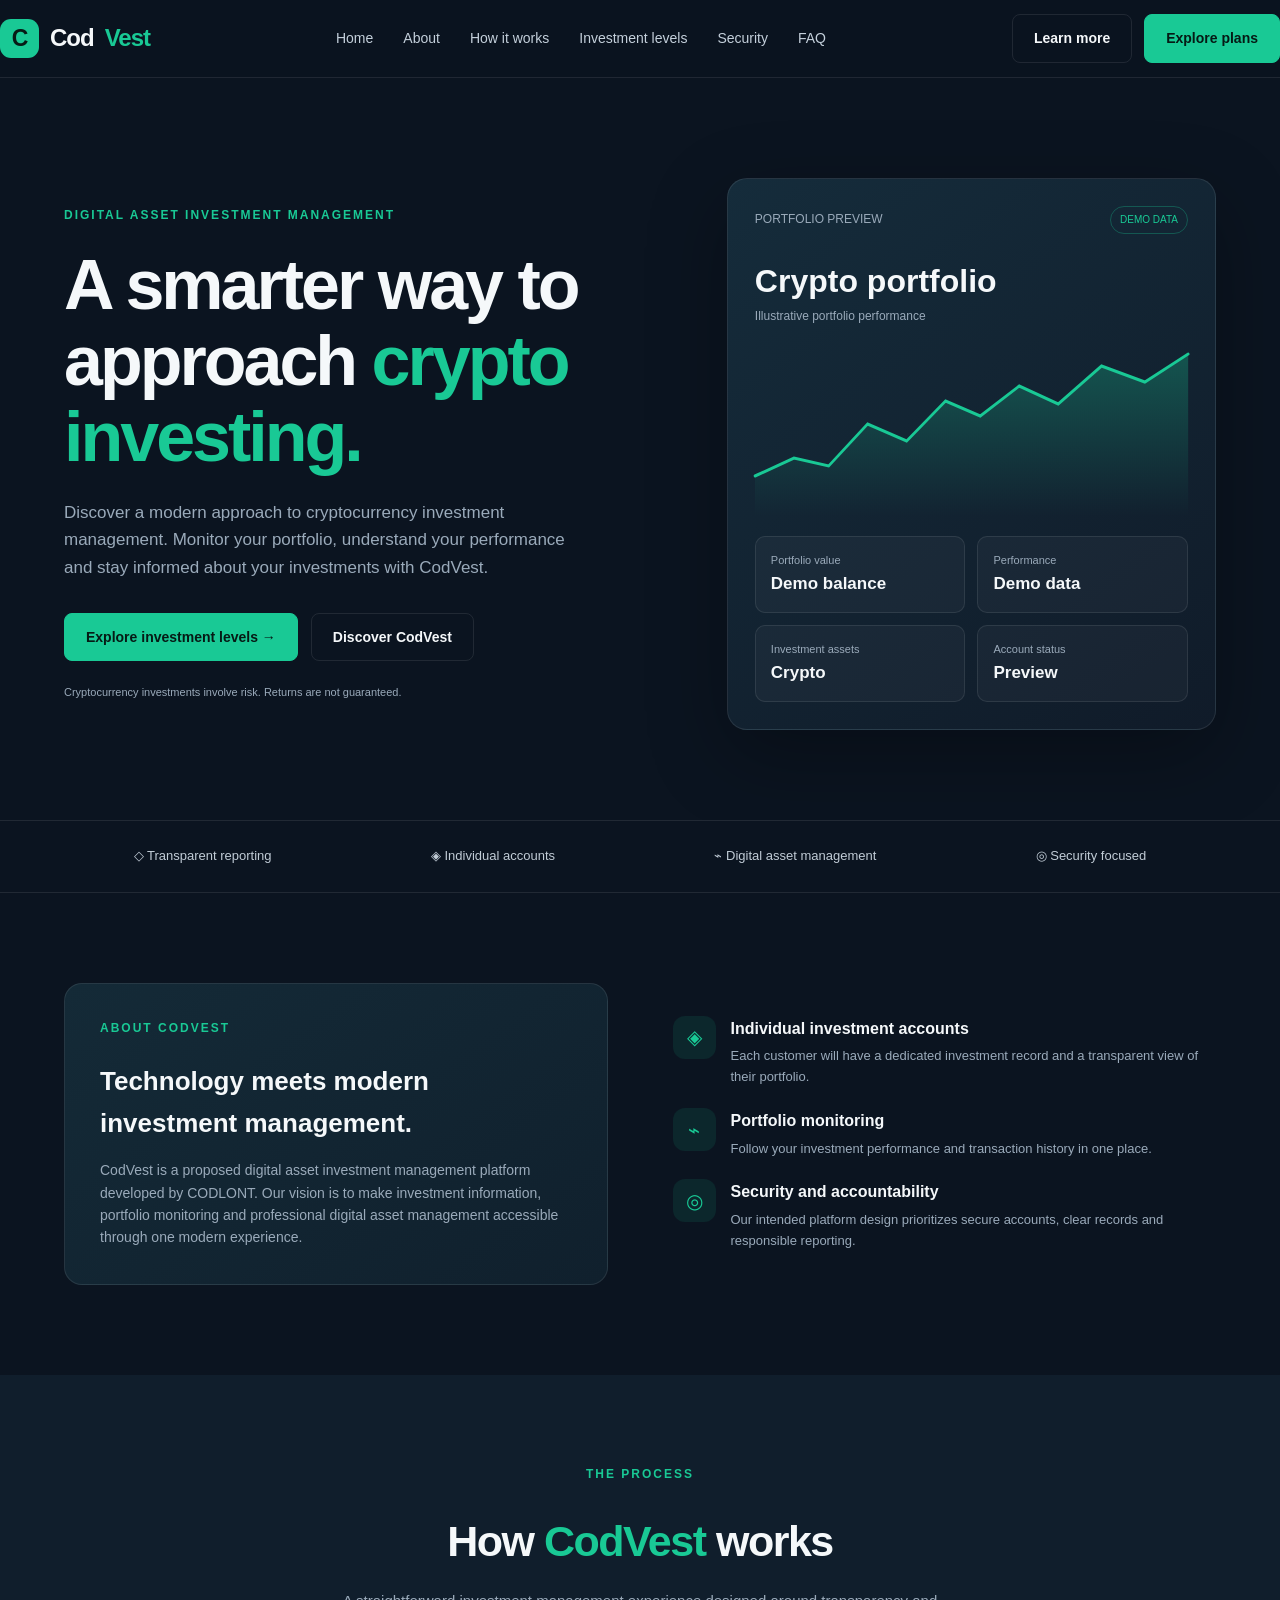
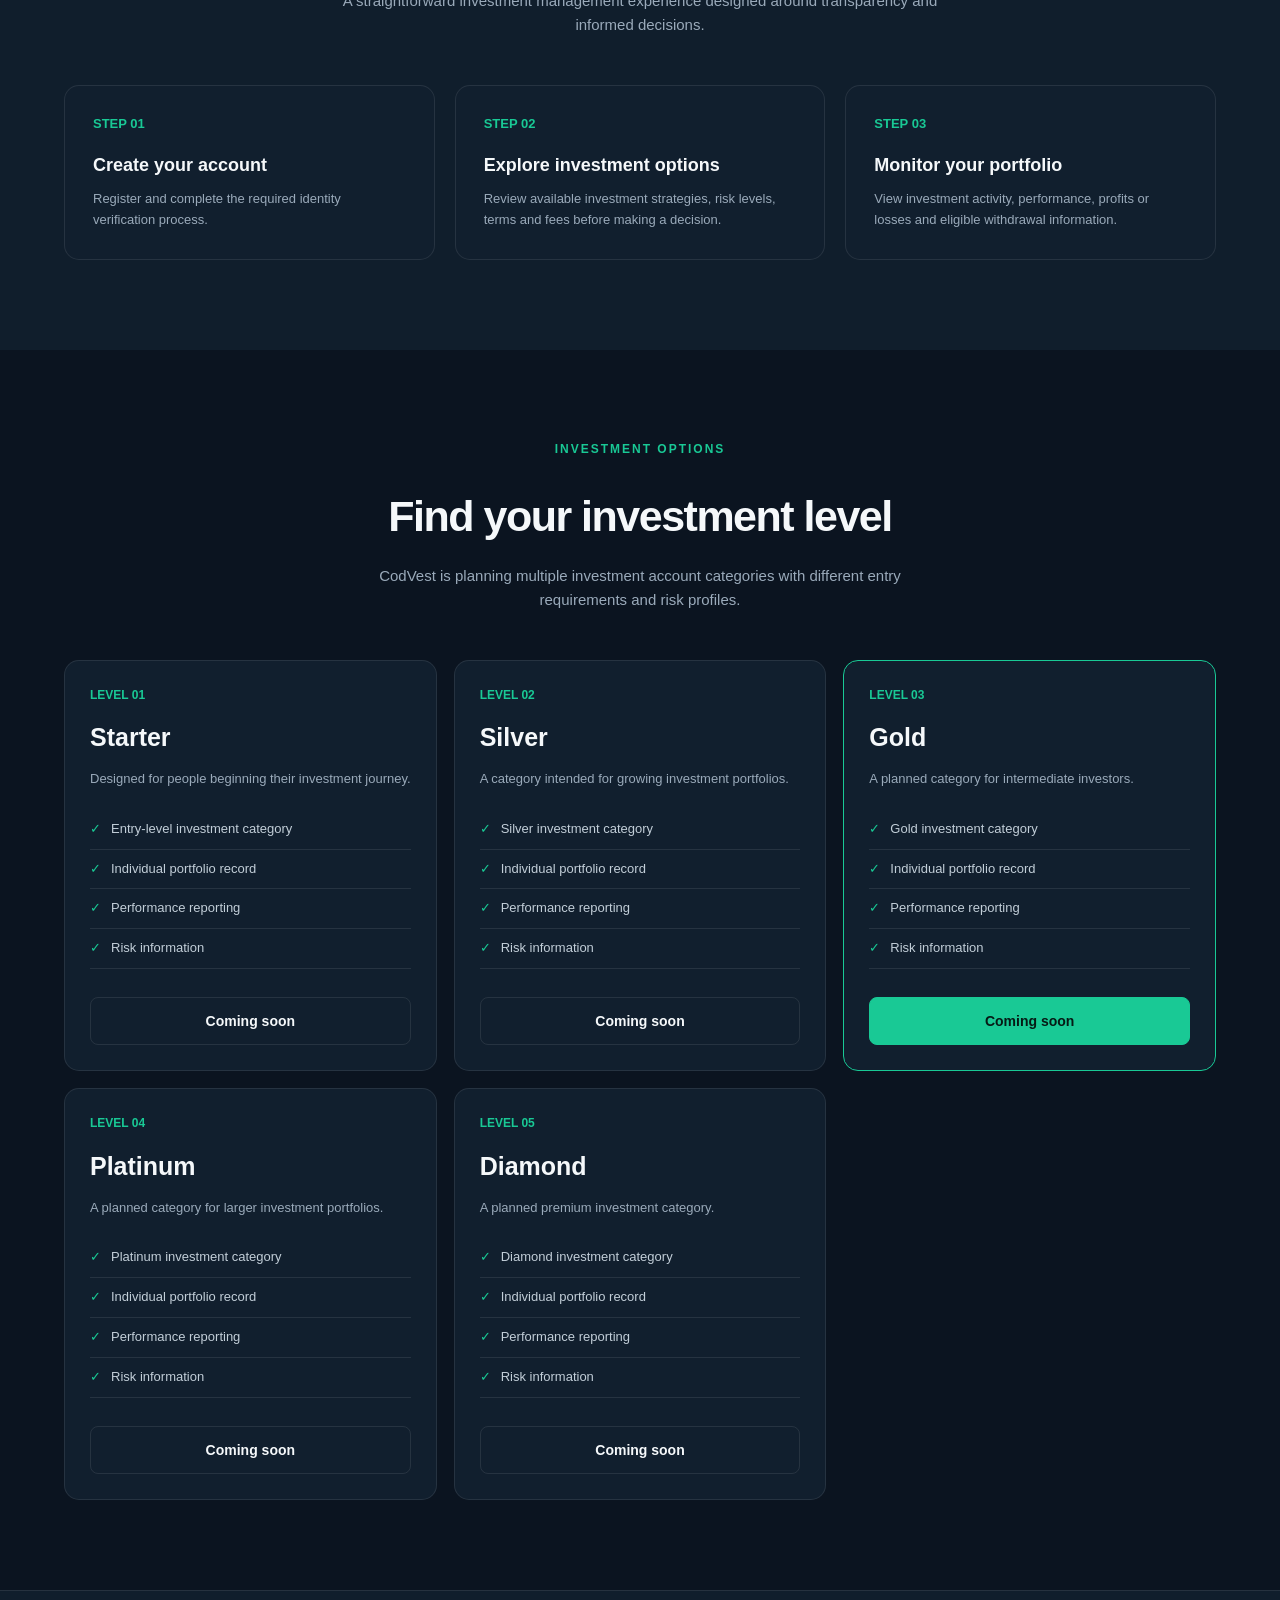
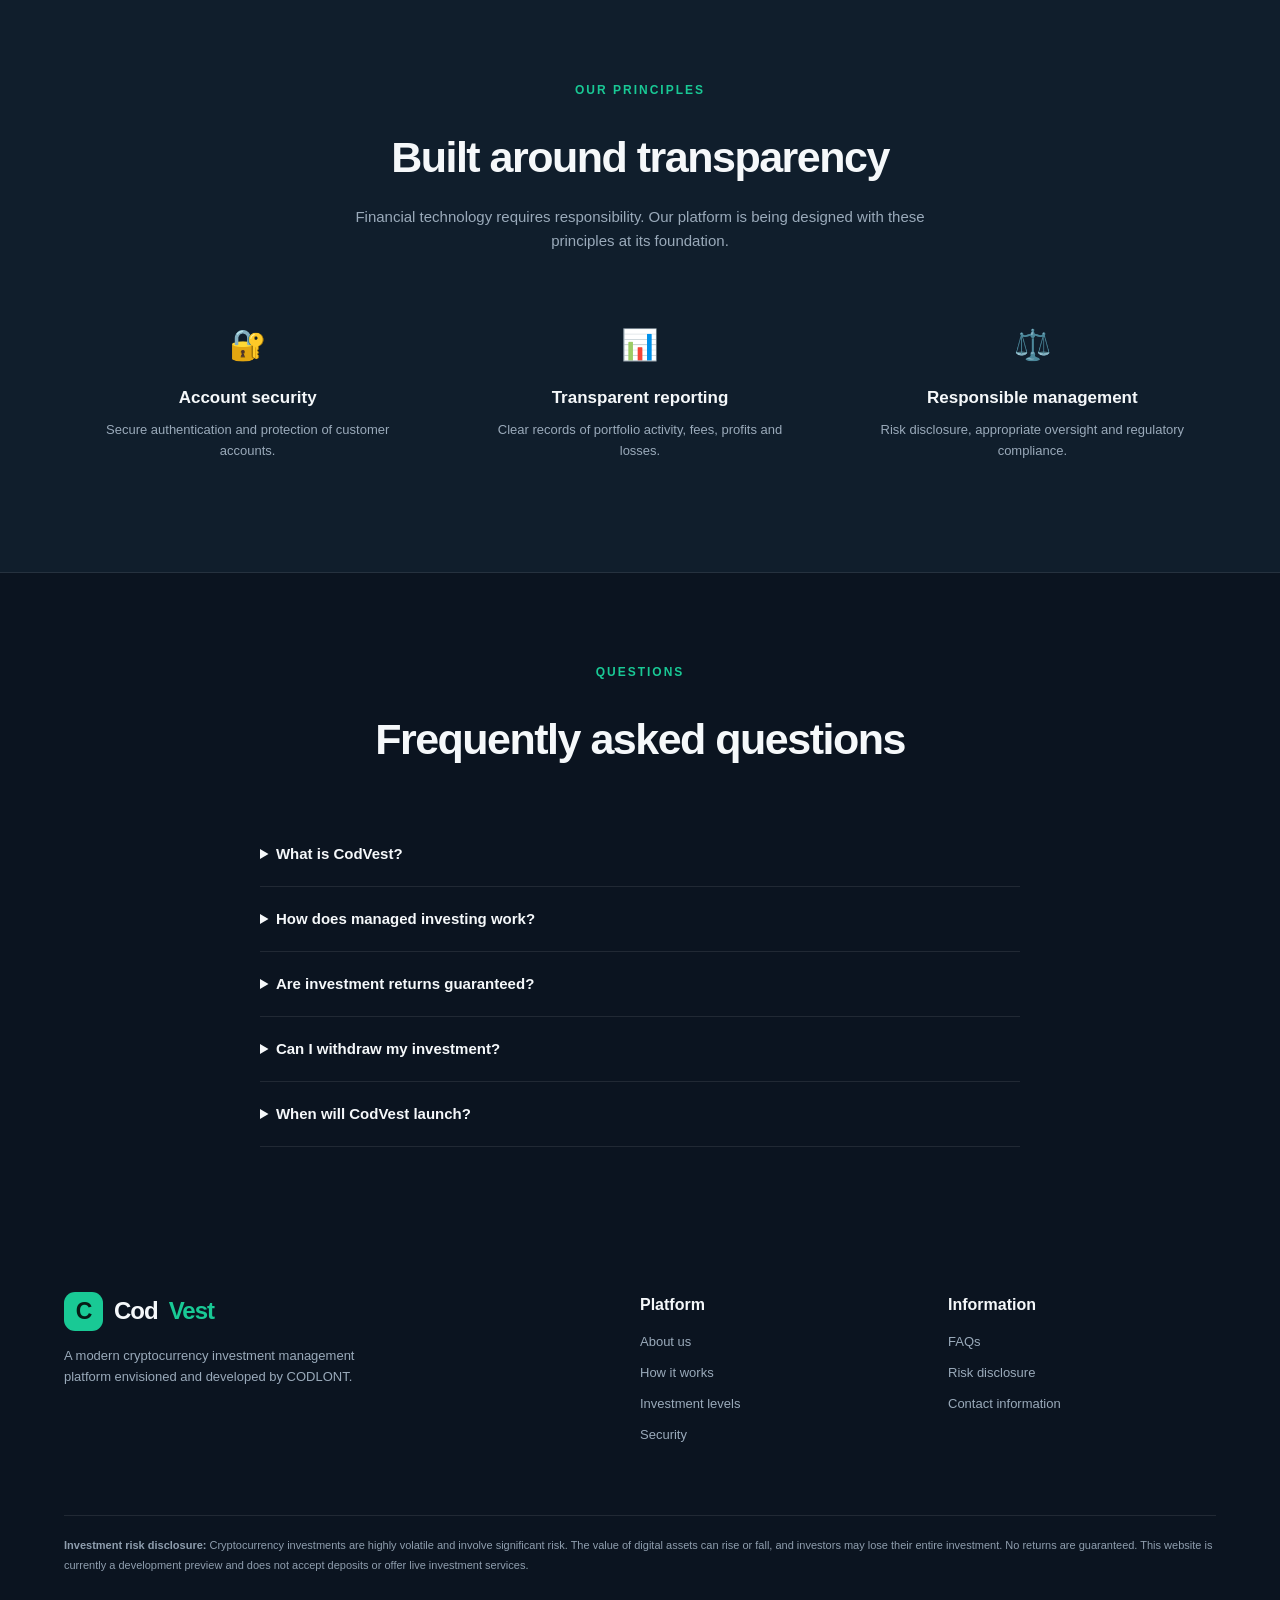
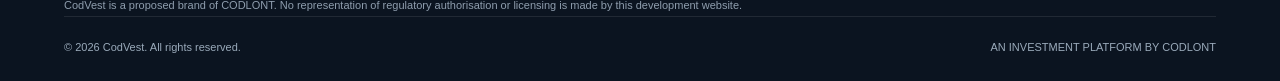
==== index.html @ 929d13e1 "Add initial HTML structure for CodVest platform This commit adds the initial HTML structure and styl" ====
<!DOCTYPE html>
<html lang="en">
<head>
<meta charset="UTF-8">
<meta name="viewport" content="width=device-width, initial-scale=1.0">
<meta name="theme-color" content="#0b1420">
<title>CodVest | Digital Asset Investment</title>
<meta name="description" content="CodVest is a cryptocurrency investment management platform by CODLONT.">
<style>
:root {
  --bg: #0b1420;
  --panel: #111f2e;
  --green: #19c995;
  --white: #f5f8fa;
  --muted: #9aaaba;
  --border: rgba(255,255,255,.09);
}
* {box-sizing:border-box;margin:0;padding:0}
html {scroll-behavior:smooth}
body {
  font-family: Inter, Arial, sans-serif;
  background:var(--bg);
  color:var(--white);
  line-height:1.6;
}
a {color:inherit;text-decoration:none}
button {font:inherit;cursor:pointer}
.container {width:min(1160px,90%);margin:auto}

/* NAVIGATION */
header {
  height:78px;
  display:flex;
  align-items:center;
  border-bottom:1px solid var(--border);
  position:sticky;
  top:0;
  background:rgba(11,20,32,.95);
  backdrop-filter:blur(15px);
  z-index:100;
}
.nav {
  display:flex;
  align-items:center;
  justify-content:space-between;
  width:100%;
}
.logo {
  display:flex;
  align-items:center;
  gap:11px;
  font-size:24px;
  font-weight:800;
  letter-spacing:-1px;
}
.logo-icon {
  width:39px;height:39px;
  display:grid;place-items:center;
  background:var(--green);
  color:#071b16;
  border-radius:11px;
  font-size:23px;
  font-weight:900;
}
.logo span {color:var(--green)}
.nav-links {display:flex;align-items:center;gap:30px}
.nav-links a {font-size:14px;color:#c4d0db}
.nav-links a:hover {color:var(--green)}
.nav-actions {display:flex;gap:12px;align-items:center}
.btn {
  padding:12px 21px;
  border-radius:8px;
  border:1px solid var(--border);
  display:inline-flex;
  justify-content:center;
  align-items:center;
  font-weight:650;
  font-size:14px;
  transition:.2s;
}
.btn-green {
  background:var(--green);
  color:#061a15;
  border-color:var(--green);
}
.btn-green:hover {background:#35e0ad}
.btn-outline:hover {border-color:var(--green);color:var(--green)}
.menu-btn {
  display:none;
  background:none;
  border:0;
  color:white;
  font-size:27px;
}

/* HERO */
.hero {
  padding:100px 0 90px;
  overflow:hidden;
  position:relative;
}
.hero-grid {
  display:grid;
  grid-template-columns:1.1fr .9fr;
  align-items:center;
  gap:65px;
}
.eyebrow {
  color:var(--green);
  font-size:12px;
  font-weight:800;
  letter-spacing:2px;
  margin-bottom:23px;
}
.hero h1 {
  font-size:clamp(43px,6vw,70px);
  line-height:1.08;
  letter-spacing:-3px;
  margin-bottom:24px;
}
.hero h1 span {color:var(--green)}
.hero-description {
  max-width:530px;
  color:var(--muted);
  font-size:17px;
  margin-bottom:32px;
}
.hero-buttons {display:flex;gap:13px;flex-wrap:wrap}
.hero-note {font-size:11px;color:var(--muted);margin-top:23px}
.visual {
  position:relative;
  background:linear-gradient(145deg,#152c3b,#101b29);
  border:1px solid var(--border);
  border-radius:20px;
  padding:27px;
  box-shadow:0 25px 80px rgba(0,0,0,.3);
}
.visual-top {display:flex;justify-content:space-between;align-items:center}
.visual-label {font-size:12px;color:var(--muted)}
.demo-tag {
  font-size:10px;
  color:var(--green);
  border:1px solid rgba(25,201,149,.3);
  padding:5px 9px;
  border-radius:20px;
}
.visual h2 {font-size:32px;margin-top:22px}
.visual-sub {color:var(--muted);font-size:12px}
.chart {
  width:100%;
  height:170px;
  margin:20px 0;
}
.chart svg {width:100%;height:100%;overflow:visible}
.stats {display:grid;grid-template-columns:1fr 1fr;gap:12px}
.stat {
  background:rgba(255,255,255,.035);
  border:1px solid var(--border);
  padding:15px;
  border-radius:10px;
}
.stat small {color:var(--muted);display:block;font-size:11px}
.stat strong {font-size:17px}

/* TRUST STRIP */
.trust-strip {
  border-top:1px solid var(--border);
  border-bottom:1px solid var(--border);
  padding:25px 0;
}
.trust-items {
  display:flex;
  justify-content:space-around;
  gap:20px;
  flex-wrap:wrap;
  color:#c1ccd6;
  font-size:13px;
}
.trust-items span {display:flex;gap:9px;align-items:center}

/* GENERAL SECTIONS */
section {padding:90px 0}
.section-heading {text-align:center;margin-bottom:48px}
.section-heading h2 {
  font-size:clamp(30px,4vw,43px);
  letter-spacing:-1.5px;
  margin-bottom:13px;
}
.section-heading p {
  max-width:610px;
  margin:auto;
  color:var(--muted);
  font-size:15px;
}
.green {color:var(--green)}

/* ABOUT */
.about-grid {
  display:grid;
  grid-template-columns:1fr 1fr;
  gap:65px;
  align-items:center;
}
.about-box {
  background:linear-gradient(145deg,#142a37,#10202d);
  padding:35px;
  border-radius:18px;
  border:1px solid var(--border);
}
.about-box h3 {font-size:26px;margin-bottom:15px}
.about-box p {color:var(--muted);font-size:14px}
.about-points {display:grid;gap:20px}
.point {display:flex;gap:15px}
.point-icon {
  width:43px;height:43px;flex-shrink:0;
  display:grid;place-items:center;
  background:rgba(25,201,149,.1);
  border-radius:12px;
  color:var(--green);
  font-size:20px;
}
.point h3 {font-size:16px;margin-bottom:5px}
.point p {color:var(--muted);font-size:13px}

/* HOW IT WORKS */
.steps {
  display:grid;
  grid-template-columns:repeat(3,1fr);
  gap:20px;
}
.step {
  background:var(--panel);
  border:1px solid var(--border);
  padding:28px;
  border-radius:15px;
}
.step-number {
  font-size:13px;
  color:var(--green);
  font-weight:800;
}
.step h3 {margin:17px 0 9px;font-size:18px}
.step p {font-size:13px;color:var(--muted)}

/* PLANS */
.plans-grid {
  display:grid;
  grid-template-columns:repeat(3,1fr);
  gap:17px;
}
.plan {
  background:var(--panel);
  border:1px solid var(--border);
  border-radius:15px;
  padding:25px;
}
.plan.featured {border-color:var(--green)}
.plan-label {color:var(--green);font-size:12px;font-weight:800}
.plan h3 {font-size:25px;margin:12px 0}
.plan p {color:var(--muted);font-size:13px}
.plan ul {list-style:none;margin:20px 0}
.plan li {
  color:#c2ced8;
  font-size:13px;
  padding:9px 0;
  border-bottom:1px solid var(--border);
}
.plan li::before {content:"✓";color:var(--green);margin-right:10px}
.plan .btn {width:100%;margin-top:8px}

/* SECURITY */
.security {
  background:#101e2c;
  border-top:1px solid var(--border);
  border-bottom:1px solid var(--border);
}
.security-grid {
  display:grid;
  grid-template-columns:repeat(3,1fr);
  gap:25px;
}
.security-card {text-align:center;padding:20px}
.security-icon {font-size:30px;margin-bottom:15px}
.security-card h3 {font-size:17px;margin-bottom:9px}
.security-card p {color:var(--muted);font-size:13px}

/* FAQ */
.faq {max-width:760px;margin:auto}
details {
  border-bottom:1px solid var(--border);
  padding:20px 0;
}
summary {cursor:pointer;font-weight:650;font-size:15px}
details p {color:var(--muted);font-size:13px;padding-top:13px}

/* FOOTER */
footer {padding:55px 0 25px}
.footer-grid {
  display:grid;
  grid-template-columns:2fr 1fr 1fr;
  gap:40px;
  padding-bottom:35px;
}
.footer-about p {color:var(--muted);font-size:13px;max-width:340px;margin-top:15px}
.footer-column h4 {margin-bottom:15px}
.footer-column a {
  display:block;color:var(--muted);
  font-size:13px;margin:10px 0;
}
.footer-column a:hover {color:var(--green)}
.footer-bottom {
  border-top:1px solid var(--border);
  padding-top:22px;
  color:var(--muted);
  font-size:11px;
  display:flex;
  justify-content:space-between;
  flex-wrap:wrap;
  gap:15px;
}
.disclaimer {
  color:#8f9eae;
  font-size:11px;
  line-height:1.8;
  margin-top:25px;
  border-top:1px solid var(--border);
  padding-top:20px;
}

/* MOBILE */
@media(max-width:850px) {
  .nav-links {
    display:none;
    position:absolute;
    top:78px;left:0;width:100%;
    background:#101e2c;
    padding:25px 5%;
    flex-direction:column;
    align-items:flex-start;
    border-bottom:1px solid var(--border);
  }
  .nav-links.open {display:flex}
  .menu-btn {display:block}
  .nav-actions .btn-outline {display:none}
  .hero {padding:70px 0}
  .hero-grid,.about-grid {grid-template-columns:1fr;gap:40px}
  .steps {grid-template-columns:1fr}
  .plans-grid {grid-template-columns:1fr 1fr}
  .security-grid {grid-template-columns:1fr}
}
@media(max-width:550px) {
  .hero h1 {letter-spacing:-2px}
  .plans-grid {grid-template-columns:1fr}
  .footer-grid {grid-template-columns:1fr 1fr}
  .footer-about {grid-column:1/-1}
  .visual {padding:19px}
  section {padding:65px 0}
}
</style>
</head>

<body>

<header>
  <div class="container nav">
    <a href="#" class="logo">
      <div class="logo-icon">C</div>
      Cod<span>Vest</span>
    </a>

    <nav class="nav-links" id="navLinks">
      <a href="#home">Home</a>
      <a href="#about">About</a>
      <a href="#how">How it works</a>
      <a href="#plans">Investment levels</a>
      <a href="#security">Security</a>
      <a href="#faq">FAQ</a>
    </nav>

    <div class="nav-actions">
      <a href="#faq" class="btn btn-outline">Learn more</a>
      <a href="#plans" class="btn btn-green">Explore plans</a>
      <button class="menu-btn" id="menuBtn" aria-label="Open menu">☰</button>
    </div>
  </div>
</header>

<main>

<!-- HERO -->
<section class="hero" id="home">
  <div class="container hero-grid">

    <div>
      <div class="eyebrow">DIGITAL ASSET INVESTMENT MANAGEMENT</div>

      <h1>
        A smarter way to approach
        <span>crypto investing.</span>
      </h1>

      <p class="hero-description">
        Discover a modern approach to cryptocurrency investment
        management. Monitor your portfolio, understand your
        performance and stay informed about your investments
        with CodVest.
      </p>

      <div class="hero-buttons">
        <a href="#plans" class="btn btn-green">Explore investment levels →</a>
        <a href="#about" class="btn btn-outline">Discover CodVest</a>
      </div>

      <p class="hero-note">
        Cryptocurrency investments involve risk. Returns are not guaranteed.
      </p>
    </div>

    <!-- DEMONSTRATION DASHBOARD -->
    <div class="visual">
      <div class="visual-top">
        <span class="visual-label">PORTFOLIO PREVIEW</span>
        <span class="demo-tag">DEMO DATA</span>
      </div>

      <h2>Crypto portfolio</h2>
      <p class="visual-sub">Illustrative portfolio performance</p>

      <div class="chart">
        <svg viewBox="0 0 500 170" preserveAspectRatio="none">
          <defs>
            <linearGradient id="area" x1="0" x2="0" y1="0" y2="1">
              <stop offset="0%" stop-color="#19c995" stop-opacity=".3"/>
              <stop offset="100%" stop-color="#19c995" stop-opacity="0"/>
            </linearGradient>
          </defs>
          <path d="M0 130 L45 112 L85 120 L130 78 L175 95 L220 55 L260 70 L305 40 L350 58 L400 20 L450 36 L500 8 L500 170 L0 170 Z"
          fill="url(#area)"/>
          <path d="M0 130 L45 112 L85 120 L130 78 L175 95 L220 55 L260 70 L305 40 L350 58 L400 20 L450 36 L500 8"
          fill="none" stroke="#19c995" stroke-width="3" stroke-linecap="round"/>
        </svg>
      </div>

      <div class="stats">
        <div class="stat">
          <small>Portfolio value</small>
          <strong>Demo balance</strong>
        </div>
        <div class="stat">
          <small>Performance</small>
          <strong>Demo data</strong>
        </div>
        <div class="stat">
          <small>Investment assets</small>
          <strong>Crypto</strong>
        </div>
        <div class="stat">
          <small>Account status</small>
          <strong>Preview</strong>
        </div>
      </div>
    </div>

  </div>
</section>

<!-- TRUST STRIP -->
<div class="trust-strip">
  <div class="container trust-items">
    <span>◇ Transparent reporting</span>
    <span>◈ Individual accounts</span>
    <span>⌁ Digital asset management</span>
    <span>◎ Security focused</span>
  </div>
</div>

<!-- ABOUT -->
<section id="about">
  <div class="container about-grid">

    <div class="about-box">
      <div class="eyebrow">ABOUT CODVEST</div>
      <h3>Technology meets modern investment management.</h3>
      <p>
        CodVest is a proposed digital asset investment management
        platform developed by CODLONT. Our vision is to make
        investment information, portfolio monitoring and
        professional digital asset management accessible
        through one modern experience.
      </p>
    </div>

    <div class="about-points">
      <div class="point">
        <div class="point-icon">◈</div>
        <div>
          <h3>Individual investment accounts</h3>
          <p>Each customer will have a dedicated investment record
          and a transparent view of their portfolio.</p>
        </div>
      </div>

      <div class="point">
        <div class="point-icon">⌁</div>
        <div>
          <h3>Portfolio monitoring</h3>
          <p>Follow your investment performance and transaction
          history in one place.</p>
        </div>
      </div>

      <div class="point">
        <div class="point-icon">◎</div>
        <div>
          <h3>Security and accountability</h3>
          <p>Our intended platform design prioritizes secure
          accounts, clear records and responsible reporting.</p>
        </div>
      </div>
    </div>

  </div>
</section>

<!-- HOW IT WORKS -->
<section id="how" style="background:#101e2c">
  <div class="container">
    <div class="section-heading">
      <div class="eyebrow">THE PROCESS</div>
      <h2>How <span class="green">CodVest</span> works</h2>
      <p>
        A straightforward investment management experience
        designed around transparency and informed decisions.
      </p>
    </div>

    <div class="steps">
      <div class="step">
        <div class="step-number">STEP 01</div>
        <h3>Create your account</h3>
        <p>Register and complete the required identity
        verification process.</p>
      </div>

      <div class="step">
        <div class="step-number">STEP 02</div>
        <h3>Explore investment options</h3>
        <p>Review available investment strategies, risk levels,
        terms and fees before making a decision.</p>
      </div>

      <div class="step">
        <div class="step-number">STEP 03</div>
        <h3>Monitor your portfolio</h3>
        <p>View investment activity, performance, profits
        or losses and eligible withdrawal information.</p>
      </div>
    </div>
  </div>
</section>

<!-- INVESTMENT LEVELS -->
<section id="plans">
  <div class="container">
    <div class="section-heading">
      <div class="eyebrow">INVESTMENT OPTIONS</div>
      <h2>Find your investment level</h2>
      <p>
        CodVest is planning multiple investment account
        categories with different entry requirements and
        risk profiles.
      </p>
    </div>

    <div class="plans-grid">

      <div class="plan">
        <div class="plan-label">LEVEL 01</div>
        <h3>Starter</h3>
        <p>Designed for people beginning their investment journey.</p>
        <ul>
          <li>Entry-level investment category</li>
          <li>Individual portfolio record</li>
          <li>Performance reporting</li>
          <li>Risk information</li>
        </ul>
        <a href="#faq" class="btn btn-outline">Coming soon</a>
      </div>

      <div class="plan">
        <div class="plan-label">LEVEL 02</div>
        <h3>Silver</h3>
        <p>A category intended for growing investment portfolios.</p>
        <ul>
          <li>Silver investment category</li>
          <li>Individual portfolio record</li>
          <li>Performance reporting</li>
          <li>Risk information</li>
        </ul>
        <a href="#faq" class="btn btn-outline">Coming soon</a>
      </div>

      <div class="plan featured">
        <div class="plan-label">LEVEL 03</div>
        <h3>Gold</h3>
        <p>A planned category for intermediate investors.</p>
        <ul>
          <li>Gold investment category</li>
          <li>Individual portfolio record</li>
          <li>Performance reporting</li>
          <li>Risk information</li>
        </ul>
        <a href="#faq" class="btn btn-green">Coming soon</a>
      </div>

      <div class="plan">
        <div class="plan-label">LEVEL 04</div>
        <h3>Platinum</h3>
        <p>A planned category for larger investment portfolios.</p>
        <ul>
          <li>Platinum investment category</li>
          <li>Individual portfolio record</li>
          <li>Performance reporting</li>
          <li>Risk information</li>
        </ul>
        <a href="#faq" class="btn btn-outline">Coming soon</a>
      </div>

      <div class="plan">
        <div class="plan-label">LEVEL 05</div>
        <h3>Diamond</h3>
        <p>A planned premium investment category.</p>
        <ul>
          <li>Diamond investment category</li>
          <li>Individual portfolio record</li>
          <li>Performance reporting</li>
          <li>Risk information</li>
        </ul>
        <a href="#faq" class="btn btn-outline">Coming soon</a>
      </div>

    </div>
  </div>
</section>

<!-- SECURITY -->
<section class="security" id="security">
  <div class="container">
    <div class="section-heading">
      <div class="eyebrow">OUR PRINCIPLES</div>
      <h2>Built around transparency</h2>
      <p>
        Financial technology requires responsibility.
        Our platform is being designed with these principles
        at its foundation.
      </p>
    </div>

    <div class="security-grid">
      <div class="security-card">
        <div class="security-icon">🔐</div>
        <h3>Account security</h3>
        <p>Secure authentication and protection of customer accounts.</p>
      </div>

      <div class="security-card">
        <div class="security-icon">📊</div>
        <h3>Transparent reporting</h3>
        <p>Clear records of portfolio activity, fees, profits and losses.</p>
      </div>

      <div class="security-card">
        <div class="security-icon">⚖️</div>
        <h3>Responsible management</h3>
        <p>Risk disclosure, appropriate oversight and regulatory compliance.</p>
      </div>
    </div>
  </div>
</section>

<!-- FAQ -->
<section id="faq">
  <div class="container">
    <div class="section-heading">
      <div class="eyebrow">QUESTIONS</div>
      <h2>Frequently asked questions</h2>
    </div>

    <div class="faq">
      <details>
        <summary>What is CodVest?</summary>
        <p>CodVest is a proposed cryptocurrency investment
        management platform being developed by CODLONT.</p>
      </details>

      <details>
        <summary>How does managed investing work?</summary>
        <p>Under a managed account arrangement, an appropriately
        authorised investment manager manages the agreed portfolio
        within the customer's mandate.</p>
      </details>

      <details>
        <summary>Are investment returns guaranteed?</summary>
        <p>No. Cryptocurrency markets are volatile. Investments
        can lose value, and customers may lose some or all of
        their invested capital.</p>
      </details>

      <details>
        <summary>Can I withdraw my investment?</summary>
        <p>Withdrawal rights, processing periods and any applicable
        restrictions will be clearly disclosed in the final
        investment agreement.</p>
      </details>

      <details>
        <summary>When will CodVest launch?</summary>
        <p>The platform is currently in development. Live
        investment services will only be offered after the
        necessary regulatory and operational arrangements
        are established.</p>
      </details>
    </div>
  </div>
</section>

</main>

<!-- FOOTER -->
<footer>
  <div class="container">

    <div class="footer-grid">
      <div class="footer-about">
        <a href="#" class="logo">
          <div class="logo-icon">C</div>
          Cod<span>Vest</span>
        </a>
        <p>
          A modern cryptocurrency investment management
          platform envisioned and developed by CODLONT.
        </p>
      </div>

      <div class="footer-column">
        <h4>Platform</h4>
        <a href="#about">About us</a>
        <a href="#how">How it works</a>
        <a href="#plans">Investment levels</a>
        <a href="#security">Security</a>
      </div>

      <div class="footer-column">
        <h4>Information</h4>
        <a href="#faq">FAQs</a>
        <a href="#security">Risk disclosure</a>
        <a href="#faq">Contact information</a>
      </div>
    </div>

    <div class="disclaimer">
      <strong>Investment risk disclosure:</strong>
      Cryptocurrency investments are highly volatile and
      involve significant risk. The value of digital assets
      can rise or fall, and investors may lose their entire
      investment. No returns are guaranteed. This website is
      currently a development preview and does not accept
      deposits or offer live investment services.

      <br><br>
      CodVest is a proposed brand of CODLONT. No representation
      of regulatory authorisation or licensing is made by this
      development website.
    </div>

    <div class="footer-bottom">
      <span>© <span id="year"></span> CodVest. All rights reserved.</span>
      <span>AN INVESTMENT PLATFORM BY CODLONT</span>
    </div>

  </div>
</footer>

<script>
const menuBtn = document.getElementById("menuBtn");
const navLinks = document.getElementById("navLinks");

menuBtn.addEventListener("click", () => {
  navLinks.classList.toggle("open");
  menuBtn.textContent =
    navLinks.classList.contains("open") ? "✕" : "☰";
});

document.querySelectorAll(".nav-links a").forEach(link => {
  link.addEventListener("click", () => {
    navLinks.classList.remove("open");
    menuBtn.textContent = "☰";
  });
});

document.getElementById("year").textContent =
  new Date().getFullYear();
</script>

</body>
</html>
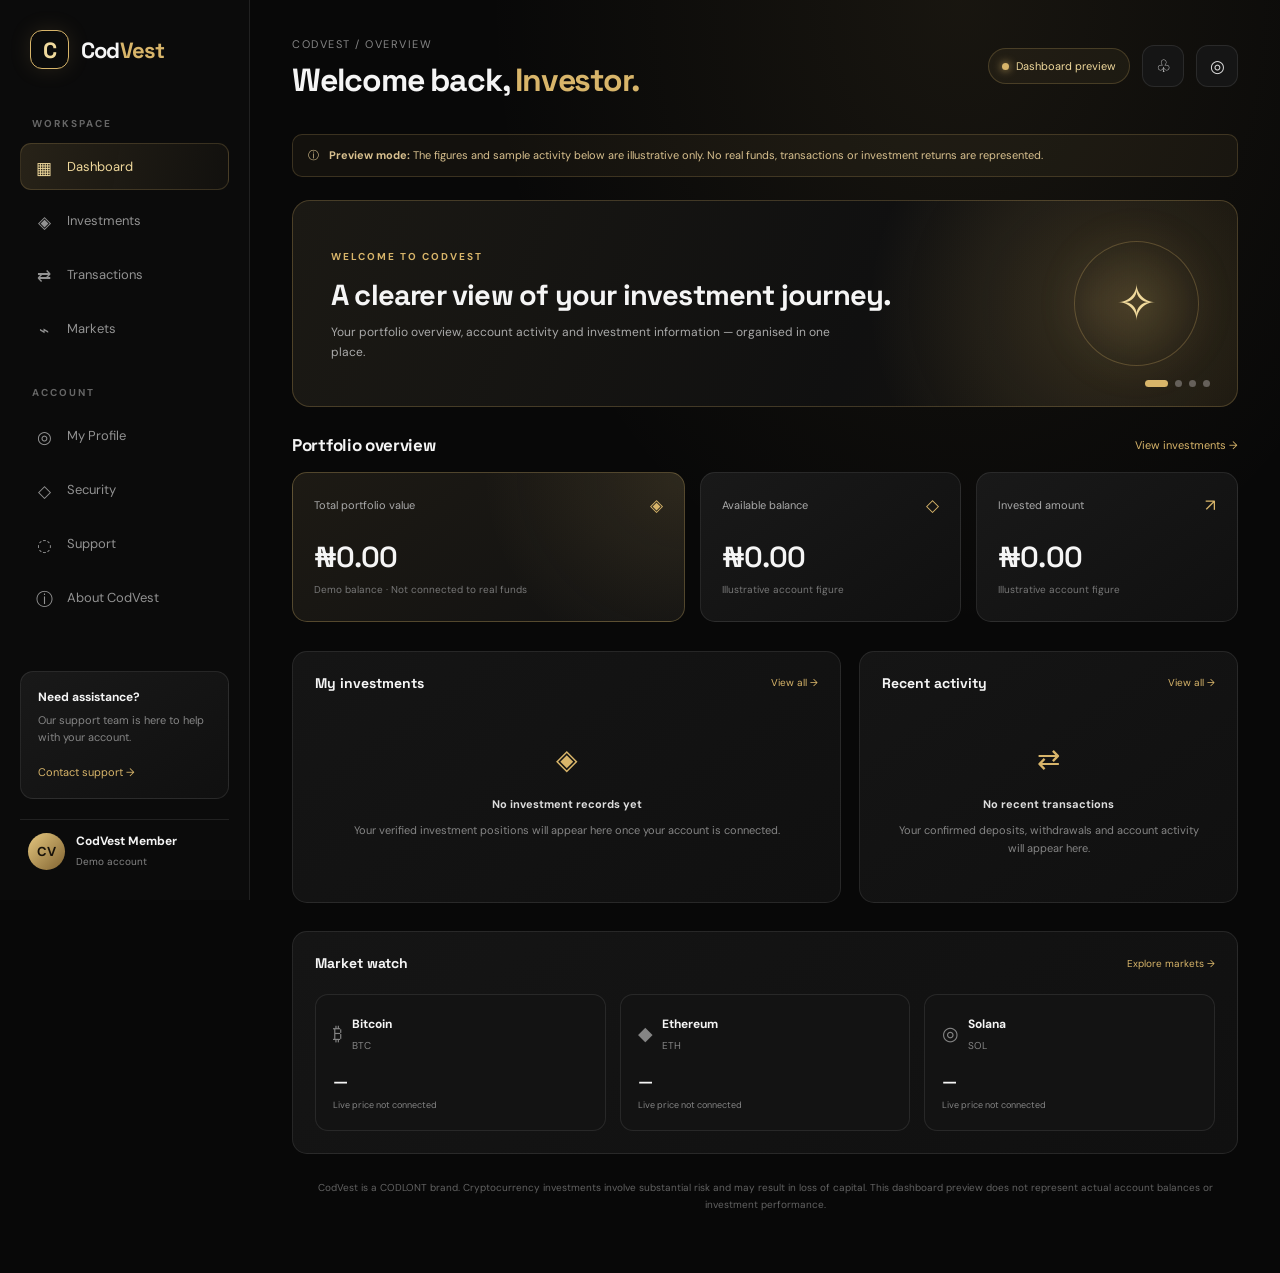
==== commit 7c8539df: "Update print statement from 'Hello' to 'Goodbye'" ====
--- a/index.html
+++ b/index.html
@@ -2,806 +2,1184 @@
 <!DOCTYPE html>
 <html lang="en">
 <head>
-<meta charset="UTF-8">
-<meta name="viewport" content="width=device-width, initial-scale=1.0">
-<meta name="theme-color" content="#0b1420">
-<title>CodVest | Digital Asset Investment</title>
-<meta name="description" content="CodVest is a cryptocurrency investment management platform by CODLONT.">
-<style>
-:root {
-  --bg: #0b1420;
-  --panel: #111f2e;
-  --green: #19c995;
-  --white: #f5f8fa;
-  --muted: #9aaaba;
-  --border: rgba(255,255,255,.09);
-}
-* {box-sizing:border-box;margin:0;padding:0}
-html {scroll-behavior:smooth}
-body {
-  font-family: Inter, Arial, sans-serif;
-  background:var(--bg);
-  color:var(--white);
-  line-height:1.6;
-}
-a {color:inherit;text-decoration:none}
-button {font:inherit;cursor:pointer}
-.container {width:min(1160px,90%);margin:auto}
-
-/* NAVIGATION */
-header {
-  height:78px;
-  display:flex;
-  align-items:center;
-  border-bottom:1px solid var(--border);
-  position:sticky;
-  top:0;
-  background:rgba(11,20,32,.95);
-  backdrop-filter:blur(15px);
-  z-index:100;
-}
-.nav {
-  display:flex;
-  align-items:center;
-  justify-content:space-between;
-  width:100%;
-}
-.logo {
-  display:flex;
-  align-items:center;
-  gap:11px;
-  font-size:24px;
-  font-weight:800;
-  letter-spacing:-1px;
-}
-.logo-icon {
-  width:39px;height:39px;
-  display:grid;place-items:center;
-  background:var(--green);
-  color:#071b16;
-  border-radius:11px;
-  font-size:23px;
-  font-weight:900;
-}
-.logo span {color:var(--green)}
-.nav-links {display:flex;align-items:center;gap:30px}
-.nav-links a {font-size:14px;color:#c4d0db}
-.nav-links a:hover {color:var(--green)}
-.nav-actions {display:flex;gap:12px;align-items:center}
-.btn {
-  padding:12px 21px;
-  border-radius:8px;
-  border:1px solid var(--border);
-  display:inline-flex;
-  justify-content:center;
-  align-items:center;
-  font-weight:650;
-  font-size:14px;
-  transition:.2s;
-}
-.btn-green {
-  background:var(--green);
-  color:#061a15;
-  border-color:var(--green);
-}
-.btn-green:hover {background:#35e0ad}
-.btn-outline:hover {border-color:var(--green);color:var(--green)}
-.menu-btn {
-  display:none;
-  background:none;
-  border:0;
-  color:white;
-  font-size:27px;
-}
-
-/* HERO */
-.hero {
-  padding:100px 0 90px;
-  overflow:hidden;
-  position:relative;
-}
-.hero-grid {
-  display:grid;
-  grid-template-columns:1.1fr .9fr;
-  align-items:center;
-  gap:65px;
-}
-.eyebrow {
-  color:var(--green);
-  font-size:12px;
-  font-weight:800;
-  letter-spacing:2px;
-  margin-bottom:23px;
-}
-.hero h1 {
-  font-size:clamp(43px,6vw,70px);
-  line-height:1.08;
-  letter-spacing:-3px;
-  margin-bottom:24px;
-}
-.hero h1 span {color:var(--green)}
-.hero-description {
-  max-width:530px;
-  color:var(--muted);
-  font-size:17px;
-  margin-bottom:32px;
-}
-.hero-buttons {display:flex;gap:13px;flex-wrap:wrap}
-.hero-note {font-size:11px;color:var(--muted);margin-top:23px}
-.visual {
-  position:relative;
-  background:linear-gradient(145deg,#152c3b,#101b29);
-  border:1px solid var(--border);
-  border-radius:20px;
-  padding:27px;
-  box-shadow:0 25px 80px rgba(0,0,0,.3);
-}
-.visual-top {display:flex;justify-content:space-between;align-items:center}
-.visual-label {font-size:12px;color:var(--muted)}
-.demo-tag {
-  font-size:10px;
-  color:var(--green);
-  border:1px solid rgba(25,201,149,.3);
-  padding:5px 9px;
-  border-radius:20px;
-}
-.visual h2 {font-size:32px;margin-top:22px}
-.visual-sub {color:var(--muted);font-size:12px}
-.chart {
-  width:100%;
-  height:170px;
-  margin:20px 0;
-}
-.chart svg {width:100%;height:100%;overflow:visible}
-.stats {display:grid;grid-template-columns:1fr 1fr;gap:12px}
-.stat {
-  background:rgba(255,255,255,.035);
-  border:1px solid var(--border);
-  padding:15px;
-  border-radius:10px;
-}
-.stat small {color:var(--muted);display:block;font-size:11px}
-.stat strong {font-size:17px}
-
-/* TRUST STRIP */
-.trust-strip {
-  border-top:1px solid var(--border);
-  border-bottom:1px solid var(--border);
-  padding:25px 0;
-}
-.trust-items {
-  display:flex;
-  justify-content:space-around;
-  gap:20px;
-  flex-wrap:wrap;
-  color:#c1ccd6;
-  font-size:13px;
-}
-.trust-items span {display:flex;gap:9px;align-items:center}
-
-/* GENERAL SECTIONS */
-section {padding:90px 0}
-.section-heading {text-align:center;margin-bottom:48px}
-.section-heading h2 {
-  font-size:clamp(30px,4vw,43px);
-  letter-spacing:-1.5px;
-  margin-bottom:13px;
-}
-.section-heading p {
-  max-width:610px;
-  margin:auto;
-  color:var(--muted);
-  font-size:15px;
-}
-.green {color:var(--green)}
-
-/* ABOUT */
-.about-grid {
-  display:grid;
-  grid-template-columns:1fr 1fr;
-  gap:65px;
-  align-items:center;
-}
-.about-box {
-  background:linear-gradient(145deg,#142a37,#10202d);
-  padding:35px;
-  border-radius:18px;
-  border:1px solid var(--border);
-}
-.about-box h3 {font-size:26px;margin-bottom:15px}
-.about-box p {color:var(--muted);font-size:14px}
-.about-points {display:grid;gap:20px}
-.point {display:flex;gap:15px}
-.point-icon {
-  width:43px;height:43px;flex-shrink:0;
-  display:grid;place-items:center;
-  background:rgba(25,201,149,.1);
-  border-radius:12px;
-  color:var(--green);
-  font-size:20px;
-}
-.point h3 {font-size:16px;margin-bottom:5px}
-.point p {color:var(--muted);font-size:13px}
-
-/* HOW IT WORKS */
-.steps {
-  display:grid;
-  grid-template-columns:repeat(3,1fr);
-  gap:20px;
-}
-.step {
-  background:var(--panel);
-  border:1px solid var(--border);
-  padding:28px;
-  border-radius:15px;
-}
-.step-number {
-  font-size:13px;
-  color:var(--green);
-  font-weight:800;
-}
-.step h3 {margin:17px 0 9px;font-size:18px}
-.step p {font-size:13px;color:var(--muted)}
-
-/* PLANS */
-.plans-grid {
-  display:grid;
-  grid-template-columns:repeat(3,1fr);
-  gap:17px;
-}
-.plan {
-  background:var(--panel);
-  border:1px solid var(--border);
-  border-radius:15px;
-  padding:25px;
-}
-.plan.featured {border-color:var(--green)}
-.plan-label {color:var(--green);font-size:12px;font-weight:800}
-.plan h3 {font-size:25px;margin:12px 0}
-.plan p {color:var(--muted);font-size:13px}
-.plan ul {list-style:none;margin:20px 0}
-.plan li {
-  color:#c2ced8;
-  font-size:13px;
-  padding:9px 0;
-  border-bottom:1px solid var(--border);
-}
-.plan li::before {content:"✓";color:var(--green);margin-right:10px}
-.plan .btn {width:100%;margin-top:8px}
-
-/* SECURITY */
-.security {
-  background:#101e2c;
-  border-top:1px solid var(--border);
-  border-bottom:1px solid var(--border);
-}
-.security-grid {
-  display:grid;
-  grid-template-columns:repeat(3,1fr);
-  gap:25px;
-}
-.security-card {text-align:center;padding:20px}
-.security-icon {font-size:30px;margin-bottom:15px}
-.security-card h3 {font-size:17px;margin-bottom:9px}
-.security-card p {color:var(--muted);font-size:13px}
-
-/* FAQ */
-.faq {max-width:760px;margin:auto}
-details {
-  border-bottom:1px solid var(--border);
-  padding:20px 0;
-}
-summary {cursor:pointer;font-weight:650;font-size:15px}
-details p {color:var(--muted);font-size:13px;padding-top:13px}
-
-/* FOOTER */
-footer {padding:55px 0 25px}
-.footer-grid {
-  display:grid;
-  grid-template-columns:2fr 1fr 1fr;
-  gap:40px;
-  padding-bottom:35px;
-}
-.footer-about p {color:var(--muted);font-size:13px;max-width:340px;margin-top:15px}
-.footer-column h4 {margin-bottom:15px}
-.footer-column a {
-  display:block;color:var(--muted);
-  font-size:13px;margin:10px 0;
-}
-.footer-column a:hover {color:var(--green)}
-.footer-bottom {
-  border-top:1px solid var(--border);
-  padding-top:22px;
-  color:var(--muted);
-  font-size:11px;
-  display:flex;
-  justify-content:space-between;
-  flex-wrap:wrap;
-  gap:15px;
-}
-.disclaimer {
-  color:#8f9eae;
-  font-size:11px;
-  line-height:1.8;
-  margin-top:25px;
-  border-top:1px solid var(--border);
-  padding-top:20px;
-}
-
-/* MOBILE */
-@media(max-width:850px) {
-  .nav-links {
-    display:none;
-    position:absolute;
-    top:78px;left:0;width:100%;
-    background:#101e2c;
-    padding:25px 5%;
-    flex-direction:column;
-    align-items:flex-start;
-    border-bottom:1px solid var(--border);
-  }
-  .nav-links.open {display:flex}
-  .menu-btn {display:block}
-  .nav-actions .btn-outline {display:none}
-  .hero {padding:70px 0}
-  .hero-grid,.about-grid {grid-template-columns:1fr;gap:40px}
-  .steps {grid-template-columns:1fr}
-  .plans-grid {grid-template-columns:1fr 1fr}
-  .security-grid {grid-template-columns:1fr}
-}
-@media(max-width:550px) {
-  .hero h1 {letter-spacing:-2px}
-  .plans-grid {grid-template-columns:1fr}
-  .footer-grid {grid-template-columns:1fr 1fr}
-  .footer-about {grid-column:1/-1}
-  .visual {padding:19px}
-  section {padding:65px 0}
-}
-</style>
+  <meta charset="UTF-8">
+  <meta name="viewport" content="width=device-width, initial-scale=1.0">
+  <meta name="theme-color" content="#080808">
+  <title>CodVest | Dashboard</title>
+
+  <link rel="preconnect" href="https://fonts.googleapis.com">
+  <link rel="preconnect" href="https://fonts.gstatic.com" crossorigin>
+  <link href="https://fonts.googleapis.com/css2?family=DM+Sans:wght@400;500;600;700&family=Space+Grotesk:wght@400;500;600;700&display=swap" rel="stylesheet">
+
+  <style>
+    :root {
+      --bg: #080808;
+      --panel: #111111;
+      --panel-light: #171717;
+      --gold: #d8b56a;
+      --gold-light: #f0d99c;
+      --silver: #c7c7c7;
+      --muted: #858585;
+      --white: #f5f5f5;
+      --border: rgba(255,255,255,.09);
+      --green: #8dc9a0;
+      --red: #d98787;
+    }
+
+    * {
+      box-sizing: border-box;
+      margin: 0;
+      padding: 0;
+    }
+
+    body {
+      min-height: 100vh;
+      background:
+        radial-gradient(ellipse at 75% 0%, rgba(216,181,106,.08), transparent 35%),
+        var(--bg);
+      color: var(--white);
+      font-family: "DM Sans", sans-serif;
+    }
+
+    button, a {
+      font: inherit;
+    }
+
+    a {
+      color: inherit;
+      text-decoration: none;
+    }
+
+    button {
+      cursor: pointer;
+    }
+
+    .app {
+      min-height: 100vh;
+    }
+
+    /* SIDEBAR */
+
+    .sidebar {
+      width: 250px;
+      height: 100vh;
+      position: fixed;
+      left: 0;
+      top: 0;
+      z-index: 20;
+      padding: 30px 20px;
+      background: rgba(12,12,12,.96);
+      border-right: 1px solid var(--border);
+      display: flex;
+      flex-direction: column;
+    }
+
+    .brand {
+      display: flex;
+      align-items: center;
+      gap: 12px;
+      padding: 0 10px;
+      margin-bottom: 48px;
+    }
+
+    .brand-mark {
+      width: 39px;
+      height: 39px;
+      border: 1px solid var(--gold);
+      border-radius: 12px;
+      display: grid;
+      place-items: center;
+      color: var(--gold-light);
+      font-family: "Space Grotesk", sans-serif;
+      font-size: 22px;
+      font-weight: 700;
+      box-shadow: 0 0 22px rgba(216,181,106,.13);
+    }
+
+    .brand-name {
+      font-family: "Space Grotesk", sans-serif;
+      font-size: 22px;
+      font-weight: 700;
+      letter-spacing: -.8px;
+    }
+
+    .brand-name span {
+      color: var(--gold);
+    }
+
+    .nav-label {
+      padding: 0 12px;
+      margin: 0 0 13px;
+      color: #666;
+      font-size: 10px;
+      font-weight: 700;
+      letter-spacing: 2px;
+      text-transform: uppercase;
+    }
+
+    .nav-list {
+      display: grid;
+      gap: 7px;
+    }
+
+    .nav-link {
+      min-height: 47px;
+      display: flex;
+      align-items: center;
+      gap: 13px;
+      padding: 0 13px;
+      color: #929292;
+      border: 1px solid transparent;
+      border-radius: 11px;
+      font-size: 13px;
+      transition: .25s ease;
+    }
+
+    .nav-link:hover {
+      color: white;
+      background: #181818;
+    }
+
+    .nav-link.active {
+      color: var(--gold-light);
+      background: linear-gradient(100deg, rgba(216,181,106,.14), rgba(216,181,106,.035));
+      border-color: rgba(216,181,106,.19);
+    }
+
+    .nav-icon {
+      width: 20px;
+      height: 20px;
+      display: grid;
+      place-items: center;
+      font-size: 17px;
+    }
+
+    .sidebar-bottom {
+      margin-top: auto;
+    }
+
+    .help-card {
+      padding: 17px;
+      margin-bottom: 20px;
+      border: 1px solid var(--border);
+      border-radius: 13px;
+      background: linear-gradient(145deg, #191919, #101010);
+    }
+
+    .help-card strong {
+      display: block;
+      margin-bottom: 7px;
+      font-size: 12px;
+    }
+
+    .help-card p {
+      margin-bottom: 13px;
+      color: var(--muted);
+      font-size: 11px;
+      line-height: 1.6;
+    }
+
+    .help-card a {
+      color: var(--gold);
+      font-size: 11px;
+    }
+
+    .user-profile {
+      display: flex;
+      align-items: center;
+      gap: 11px;
+      padding: 13px 8px 0;
+      border-top: 1px solid var(--border);
+    }
+
+    .avatar {
+      width: 37px;
+      height: 37px;
+      display: grid;
+      place-items: center;
+      border-radius: 50%;
+      background: linear-gradient(135deg, #e5c77f, #806331);
+      color: #17120a;
+      font-weight: 700;
+      font-size: 13px;
+    }
+
+    .user-info {
+      min-width: 0;
+    }
+
+    .user-info strong {
+      display: block;
+      font-size: 12px;
+    }
+
+    .user-info span {
+      color: var(--muted);
+      font-size: 10px;
+    }
+
+    /* MAIN CONTENT */
+
+    .main {
+      max-width: 1700px;
+      margin-left: 250px;
+      padding: 32px 42px 60px;
+    }
+
+    .topbar {
+      display: flex;
+      justify-content: space-between;
+      align-items: center;
+      gap: 20px;
+      margin-bottom: 34px;
+    }
+
+    .welcome small {
+      color: var(--muted);
+      font-size: 11px;
+      letter-spacing: 1.5px;
+      text-transform: uppercase;
+    }
+
+    .welcome h1 {
+      margin-top: 7px;
+      font-family: "Space Grotesk", sans-serif;
+      font-size: clamp(24px, 3vw, 32px);
+      letter-spacing: -1.2px;
+    }
+
+    .welcome h1 span {
+      color: var(--gold);
+    }
+
+    .top-actions {
+      display: flex;
+      align-items: center;
+      gap: 12px;
+    }
+
+    .icon-button {
+      width: 42px;
+      height: 42px;
+      display: grid;
+      place-items: center;
+      color: #ddd;
+      background: #151515;
+      border: 1px solid var(--border);
+      border-radius: 12px;
+      font-size: 17px;
+    }
+
+    .icon-button:hover {
+      border-color: var(--gold);
+    }
+
+    .status-pill {
+      display: flex;
+      align-items: center;
+      gap: 7px;
+      padding: 10px 13px;
+      border: 1px solid rgba(216,181,106,.22);
+      border-radius: 30px;
+      color: var(--gold-light);
+      font-size: 11px;
+      background: rgba(216,181,106,.06);
+    }
+
+    .status-dot {
+      width: 7px;
+      height: 7px;
+      border-radius: 50%;
+      background: var(--gold);
+      box-shadow: 0 0 9px var(--gold);
+    }
+
+    /* DEMO NOTICE */
+
+    .demo-notice {
+      display: flex;
+      align-items: center;
+      gap: 10px;
+      padding: 12px 15px;
+      margin-bottom: 23px;
+      border: 1px solid rgba(216,181,106,.2);
+      border-radius: 10px;
+      background: rgba(216,181,106,.055);
+      color: #d9c18f;
+      font-size: 11px;
+      line-height: 1.5;
+    }
+
+    /* CAROUSEL */
+
+    .carousel {
+      min-height: 205px;
+      position: relative;
+      overflow: hidden;
+      margin-bottom: 27px;
+      border: 1px solid rgba(216,181,106,.24);
+      border-radius: 18px;
+      background:
+        radial-gradient(circle at 85% 50%, rgba(216,181,106,.17), transparent 28%),
+        linear-gradient(110deg, #1b1914, #101010 60%, #17140e);
+    }
+
+    .carousel-track {
+      min-height: 205px;
+      position: relative;
+    }
+
+    .slide {
+      position: absolute;
+      inset: 0;
+      display: flex;
+      align-items: center;
+      justify-content: space-between;
+      gap: 25px;
+      padding: 32px 38px;
+      opacity: 0;
+      transform: translateX(25px);
+      pointer-events: none;
+      transition: opacity .65s ease, transform .65s ease;
+    }
+
+    .slide.active {
+      opacity: 1;
+      transform: translateX(0);
+      pointer-events: auto;
+    }
+
+    .slide-content {
+      max-width: 590px;
+    }
+
+    .slide-tag {
+      display: inline-block;
+      margin-bottom: 13px;
+      color: var(--gold);
+      font-size: 10px;
+      font-weight: 700;
+      letter-spacing: 2px;
+      text-transform: uppercase;
+    }
+
+    .slide h2 {
+      margin-bottom: 9px;
+      font-family: "Space Grotesk", sans-serif;
+      font-size: clamp(21px, 3vw, 29px);
+      letter-spacing: -.8px;
+    }
+
+    .slide p {
+      max-width: 500px;
+      color: #aaa;
+      font-size: 12px;
+      line-height: 1.7;
+    }
+
+    .slide-art {
+      width: 125px;
+      height: 125px;
+      flex-shrink: 0;
+      display: grid;
+      place-items: center;
+      border: 1px solid rgba(216,181,106,.28);
+      border-radius: 50%;
+      color: var(--gold-light);
+      font-size: 49px;
+      background: radial-gradient(circle, rgba(216,181,106,.16), rgba(216,181,106,.015) 70%);
+      box-shadow: 0 0 45px rgba(216,181,106,.08);
+    }
+
+    .carousel-controls {
+      position: absolute;
+      right: 27px;
+      bottom: 19px;
+      display: flex;
+      align-items: center;
+      gap: 7px;
+    }
+
+    .carousel-dot {
+      width: 7px;
+      height: 7px;
+      border: 0;
+      border-radius: 20px;
+      background: #65605a;
+      transition: .3s;
+    }
+
+    .carousel-dot.active {
+      width: 23px;
+      background: var(--gold);
+    }
+
+    /* BALANCE CARDS */
+
+    .section-heading {
+      display: flex;
+      align-items: center;
+      justify-content: space-between;
+      gap: 15px;
+      margin-bottom: 16px;
+    }
+
+    .section-heading h2 {
+      font-family: "Space Grotesk", sans-serif;
+      font-size: 17px;
+      letter-spacing: -.3px;
+    }
+
+    .section-heading a {
+      color: var(--gold);
+      font-size: 11px;
+    }
+
+    .balance-grid {
+      display: grid;
+      grid-template-columns: 1.5fr 1fr 1fr;
+      gap: 15px;
+      margin-bottom: 29px;
+    }
+
+    .balance-card {
+      min-height: 150px;
+      padding: 21px;
+      position: relative;
+      overflow: hidden;
+      border: 1px solid var(--border);
+      border-radius: 15px;
+      background: linear-gradient(145deg, #191919, #101010);
+    }
+
+    .balance-card.primary {
+      border-color: rgba(216,181,106,.3);
+      background:
+        radial-gradient(circle at 100% 0%, rgba(216,181,106,.13), transparent 48%),
+        linear-gradient(145deg, #1d1a14, #111);
+    }
+
+    .card-top {
+      display: flex;
+      justify-content: space-between;
+      align-items: center;
+      color: #aaa;
+      font-size: 11px;
+    }
+
+    .card-symbol {
+      color: var(--gold);
+      font-size: 17px;
+    }
+
+    .balance-value {
+      margin-top: 22px;
+      font-family: "Space Grotesk", sans-serif;
+      font-size: clamp(21px, 2.7vw, 29px);
+      font-weight: 600;
+      letter-spacing: -.9px;
+    }
+
+    .balance-value small {
+      color: #999;
+      font-size: 13px;
+      font-weight: 400;
+    }
+
+    .balance-foot {
+      margin-top: 8px;
+      color: #777;
+      font-size: 10px;
+    }
+
+    .gold-text {
+      color: var(--gold-light);
+    }
+
+    /* LOWER GRID */
+
+    .content-grid {
+      display: grid;
+      grid-template-columns: 1.45fr 1fr;
+      gap: 18px;
+      margin-bottom: 28px;
+    }
+
+    .panel {
+      min-width: 0;
+      padding: 22px;
+      border: 1px solid var(--border);
+      border-radius: 15px;
+      background: linear-gradient(145deg, #151515, #101010);
+    }
+
+    .panel-heading {
+      display: flex;
+      justify-content: space-between;
+      align-items: center;
+      gap: 12px;
+      margin-bottom: 22px;
+    }
+
+    .panel-heading h3 {
+      font-family: "Space Grotesk", sans-serif;
+      font-size: 14px;
+    }
+
+    .panel-heading a {
+      color: var(--gold);
+      font-size: 10px;
+    }
+
+    .investment-item {
+      display: flex;
+      align-items: center;
+      gap: 12px;
+      padding: 14px 0;
+      border-bottom: 1px solid var(--border);
+    }
+
+    .investment-item:last-child {
+      border-bottom: 0;
+      padding-bottom: 0;
+    }
+
+    .coin-icon {
+      width: 39px;
+      height: 39px;
+      flex-shrink: 0;
+      display: grid;
+      place-items: center;
+      border: 1px solid var(--border);
+      border-radius: 12px;
+      background: #202020;
+      font-size: 18px;
+    }
+
+    .investment-info {
+      flex: 1;
+      min-width: 0;
+    }
+
+    .investment-info strong {
+      display: block;
+      margin-bottom: 5px;
+      font-size: 12px;
+    }
+
+    .investment-info span {
+      color: var(--muted);
+      font-size: 10px;
+    }
+
+    .investment-amount {
+      text-align: right;
+      font-size: 12px;
+      font-weight: 600;
+    }
+
+    .investment-amount span {
+      display: block;
+      margin-top: 5px;
+      color: var(--muted);
+      font-size: 10px;
+      font-weight: 400;
+    }
+
+    .empty-state {
+      padding: 22px 10px;
+      text-align: center;
+      color: var(--muted);
+      font-size: 11px;
+      line-height: 1.7;
+    }
+
+    /* ACTIVITY */
+
+    .activity-row {
+      display: flex;
+      align-items: center;
+      gap: 12px;
+      padding: 13px 0;
+      border-bottom: 1px solid var(--border);
+    }
+
+    .activity-row:last-child {
+      border-bottom: 0;
+    }
+
+    .activity-icon {
+      width: 35px;
+      height: 35px;
+      display: grid;
+      place-items: center;
+      border-radius: 11px;
+      background: #202020;
+      color: var(--gold);
+      font-size: 15px;
+    }
+
+    .activity-info {
+      flex: 1;
+    }
+
+    .activity-info strong {
+      display: block;
+      margin-bottom: 5px;
+      font-size: 11px;
+    }
+
+    .activity-info span {
+      color: var(--muted);
+      font-size: 10px;
+    }
+
+    .activity-amount {
+      font-size: 11px;
+      font-weight: 600;
+    }
+
+    /* MARKET WATCH */
+
+    .market-grid {
+      display: grid;
+      grid-template-columns: repeat(3, 1fr);
+      gap: 14px;
+    }
+
+    .market-card {
+      padding: 17px;
+      border: 1px solid var(--border);
+      border-radius: 13px;
+      background: #131313;
+    }
+
+    .market-card-top {
+      display: flex;
+      align-items: center;
+      gap: 9px;
+      margin-bottom: 16px;
+    }
+
+    .market-card-top strong {
+      font-size: 12px;
+    }
+
+    .market-card-top span {
+      color: var(--muted);
+      font-size: 10px;
+    }
+
+    .market-card-value {
+      font-family: "Space Grotesk", sans-serif;
+      font-size: 17px;
+      font-weight: 600;
+    }
+
+    .market-note {
+      margin-top: 7px;
+      color: var(--muted);
+      font-size: 9px;
+      line-height: 1.5;
+    }
+
+    /* MOBILE NAV */
+
+    .mobile-nav {
+      display: none;
+    }
+
+    .footer-note {
+      padding: 25px 0 0;
+      color: #626262;
+      font-size: 10px;
+      line-height: 1.7;
+      text-align: center;
+    }
+
+    @media (max-width: 1100px) {
+      .main {
+        padding: 28px 25px 50px;
+      }
+
+      .balance-grid {
+        grid-template-columns: repeat(2, 1fr);
+      }
+
+      .balance-card.primary {
+        grid-column: span 2;
+      }
+
+      .content-grid {
+        grid-template-columns: 1fr;
+      }
+    }
+
+    @media (max-width: 700px) {
+      .sidebar {
+        display: none;
+      }
+
+      .main {
+        margin-left: 0;
+        padding: 23px 16px 105px;
+      }
+
+      .topbar {
+        margin-bottom: 24px;
+      }
+
+      .welcome h1 {
+        font-size: 24px;
+      }
+
+      .status-pill {
+        display: none;
+      }
+
+      .demo-notice {
+        font-size: 10px;
+      }
+
+      .carousel,
+      .carousel-track {
+        min-height: 225px;
+      }
+
+      .slide {
+        padding: 25px 22px 45px;
+      }
+
+      .slide-art {
+        width: 75px;
+        height: 75px;
+        font-size: 30px;
+      }
+
+      .slide p {
+        font-size: 11px;
+      }
+
+      .carousel-controls {
+        right: 20px;
+        bottom: 16px;
+      }
+
+      .balance-grid {
+        grid-template-columns: 1fr 1fr;
+        gap: 10px;
+      }
+
+      .balance-card {
+        min-height: 135px;
+        padding: 15px;
+      }
+
+      .balance-card.primary {
+        grid-column: span 2;
+      }
+
+      .balance-value {
+        font-size: 22px;
+      }
+
+      .content-grid {
+        gap: 14px;
+      }
+
+      .panel {
+        padding: 17px;
+      }
+
+      .market-grid {
+        grid-template-columns: 1fr;
+      }
+
+      .market-card {
+        padding: 15px;
+      }
+
+      .mobile-nav {
+        position: fixed;
+        z-index: 30;
+        left: 10px;
+        right: 10px;
+        bottom: 10px;
+        display: grid;
+        grid-template-columns: repeat(5, 1fr);
+        padding: 10px 5px;
+        border: 1px solid rgba(216,181,106,.2);
+        border-radius: 17px;
+        background: rgba(16,16,16,.96);
+        backdrop-filter: blur(18px);
+        box-shadow: 0 10px 40px rgba(0,0,0,.5);
+      }
+
+      .mobile-link {
+        display: flex;
+        flex-direction: column;
+        align-items: center;
+        justify-content: center;
+        gap: 5px;
+        color: #858585;
+        font-size: 9px;
+        padding: 5px 0;
+      }
+
+      .mobile-link span:first-child {
+        font-size: 18px;
+      }
+
+      .mobile-link.active {
+        color: var(--gold-light);
+      }
+
+      .footer-note {
+        padding-bottom: 10px;
+      }
+    }
+
+    @media (max-width: 380px) {
+      .slide-art {
+        display: none;
+      }
+
+      .balance-value {
+        font-size: 19px;
+      }
+
+      .top-actions {
+        gap: 6px;
+      }
+    }
+  </style>
 </head>
 
 <body>
-
-<header>
-  <div class="container nav">
-    <a href="#" class="logo">
-      <div class="logo-icon">C</div>
-      Cod<span>Vest</span>
+<div class="app">
+
+  <!-- DESKTOP SIDEBAR -->
+  <aside class="sidebar">
+    <a class="brand" href="index.html">
+      <div class="brand-mark">C</div>
+      <div class="brand-name">Cod<span>Vest</span></div>
     </a>
 
-    <nav class="nav-links" id="navLinks">
-      <a href="#home">Home</a>
-      <a href="#about">About</a>
-      <a href="#how">How it works</a>
-      <a href="#plans">Investment levels</a>
-      <a href="#security">Security</a>
-      <a href="#faq">FAQ</a>
+    <div class="nav-label">Workspace</div>
+
+    <nav class="nav-list">
+      <a class="nav-link active" href="index.html">
+        <span class="nav-icon">▦</span> Dashboard
+      </a>
+      <a class="nav-link" href="investments.html">
+        <span class="nav-icon">◈</span> Investments
+      </a>
+      <a class="nav-link" href="transactions.html">
+        <span class="nav-icon">⇄</span> Transactions
+      </a>
+      <a class="nav-link" href="markets.html">
+        <span class="nav-icon">⌁</span> Markets
+      </a>
     </nav>
 
-    <div class="nav-actions">
-      <a href="#faq" class="btn btn-outline">Learn more</a>
-      <a href="#plans" class="btn btn-green">Explore plans</a>
-      <button class="menu-btn" id="menuBtn" aria-label="Open menu">☰</button>
-    </div>
-  </div>
-</header>
-
-<main>
-
-<!-- HERO -->
-<section class="hero" id="home">
-  <div class="container hero-grid">
-
-    <div>
-      <div class="eyebrow">DIGITAL ASSET INVESTMENT MANAGEMENT</div>
-
-      <h1>
-        A smarter way to approach
-        <span>crypto investing.</span>
-      </h1>
-
-      <p class="hero-description">
-        Discover a modern approach to cryptocurrency investment
-        management. Monitor your portfolio, understand your
-        performance and stay informed about your investments
-        with CodVest.
-      </p>
-
-      <div class="hero-buttons">
-        <a href="#plans" class="btn btn-green">Explore investment levels →</a>
-        <a href="#about" class="btn btn-outline">Discover CodVest</a>
+    <div class="nav-label" style="margin-top:34px;">Account</div>
+
+    <nav class="nav-list">
+      <a class="nav-link" href="profile.html">
+        <span class="nav-icon">◎</span> My Profile
+      </a>
+      <a class="nav-link" href="security.html">
+        <span class="nav-icon">◇</span> Security
+      </a>
+      <a class="nav-link" href="support.html">
+        <span class="nav-icon">◌</span> Support
+      </a>
+      <a class="nav-link" href="about.html">
+        <span class="nav-icon">ⓘ</span> About CodVest
+      </a>
+    </nav>
+
+    <div class="sidebar-bottom">
+      <div class="help-card">
+        <strong>Need assistance?</strong>
+        <p>Our support team is here to help with your account.</p>
+        <a href="support.html">Contact support →</a>
       </div>
 
-      <p class="hero-note">
-        Cryptocurrency investments involve risk. Returns are not guaranteed.
-      </p>
-    </div>
-
-    <!-- DEMONSTRATION DASHBOARD -->
-    <div class="visual">
-      <div class="visual-top">
-        <span class="visual-label">PORTFOLIO PREVIEW</span>
-        <span class="demo-tag">DEMO DATA</span>
-      </div>
-
-      <h2>Crypto portfolio</h2>
-      <p class="visual-sub">Illustrative portfolio performance</p>
-
-      <div class="chart">
-        <svg viewBox="0 0 500 170" preserveAspectRatio="none">
-          <defs>
-            <linearGradient id="area" x1="0" x2="0" y1="0" y2="1">
-              <stop offset="0%" stop-color="#19c995" stop-opacity=".3"/>
-              <stop offset="100%" stop-color="#19c995" stop-opacity="0"/>
-            </linearGradient>
-          </defs>
-          <path d="M0 130 L45 112 L85 120 L130 78 L175 95 L220 55 L260 70 L305 40 L350 58 L400 20 L450 36 L500 8 L500 170 L0 170 Z"
-          fill="url(#area)"/>
-          <path d="M0 130 L45 112 L85 120 L130 78 L175 95 L220 55 L260 70 L305 40 L350 58 L400 20 L450 36 L500 8"
-          fill="none" stroke="#19c995" stroke-width="3" stroke-linecap="round"/>
-        </svg>
-      </div>
-
-      <div class="stats">
-        <div class="stat">
-          <small>Portfolio value</small>
-          <strong>Demo balance</strong>
-        </div>
-        <div class="stat">
-          <small>Performance</small>
-          <strong>Demo data</strong>
-        </div>
-        <div class="stat">
-          <small>Investment assets</small>
-          <strong>Crypto</strong>
-        </div>
-        <div class="stat">
-          <small>Account status</small>
-          <strong>Preview</strong>
+      <div class="user-profile">
+        <div class="avatar">CV</div>
+        <div class="user-info">
+          <strong>CodVest Member</strong>
+          <span>Demo account</span>
         </div>
       </div>
     </div>
-
-  </div>
-</section>
-
-<!-- TRUST STRIP -->
-<div class="trust-strip">
-  <div class="container trust-items">
-    <span>◇ Transparent reporting</span>
-    <span>◈ Individual accounts</span>
-    <span>⌁ Digital asset management</span>
-    <span>◎ Security focused</span>
-  </div>
-</div>
-
-<!-- ABOUT -->
-<section id="about">
-  <div class="container about-grid">
-
-    <div class="about-box">
-      <div class="eyebrow">ABOUT CODVEST</div>
-      <h3>Technology meets modern investment management.</h3>
-      <p>
-        CodVest is a proposed digital asset investment management
-        platform developed by CODLONT. Our vision is to make
-        investment information, portfolio monitoring and
-        professional digital asset management accessible
-        through one modern experience.
-      </p>
+  </aside>
+
+  <!-- MAIN DASHBOARD -->
+  <main class="main">
+
+    <header class="topbar">
+      <div class="welcome">
+        <small>CodVest / Overview</small>
+        <h1>Welcome back, <span>Investor.</span></h1>
+      </div>
+
+      <div class="top-actions">
+        <div class="status-pill">
+          <span class="status-dot"></span>
+          Dashboard preview
+        </div>
+        <button class="icon-button" aria-label="Notifications" title="Notifications">♧</button>
+        <a class="icon-button" href="profile.html" aria-label="Profile" title="Profile">◎</a>
+      </div>
+    </header>
+
+    <div class="demo-notice">
+      <span>ⓘ</span>
+      <span><strong>Preview mode:</strong> The figures and sample activity below are illustrative only. No real funds, transactions or investment returns are represented.</span>
     </div>
 
-    <div class="about-points">
-      <div class="point">
-        <div class="point-icon">◈</div>
-        <div>
-          <h3>Individual investment accounts</h3>
-          <p>Each customer will have a dedicated investment record
-          and a transparent view of their portfolio.</p>
+    <!-- AUTOMATIC CAROUSEL -->
+    <section class="carousel" aria-label="CodVest highlights">
+      <div class="carousel-track">
+
+        <article class="slide active">
+          <div class="slide-content">
+            <span class="slide-tag">Welcome to CodVest</span>
+            <h2>A clearer view of your investment journey.</h2>
+            <p>Your portfolio overview, account activity and investment information — organised in one place.</p>
+          </div>
+          <div class="slide-art">✧</div>
+        </article>
+
+        <article class="slide">
+          <div class="slide-content">
+            <span class="slide-tag">Investment insight</span>
+            <h2>Understand your portfolio.</h2>
+            <p>Explore your investment allocations and account history. Review the details before making financial decisions.</p>
+          </div>
+          <div class="slide-art">◈</div>
+        </article>
+
+        <article class="slide">
+          <div class="slide-content">
+            <span class="slide-tag">Security first</span>
+            <h2>Your account deserves protection.</h2>
+            <p>Keep your login details private and use strong, unique passwords. Account security features will be connected in a later stage.</p>
+          </div>
+          <div class="slide-art">◇</div>
+        </article>
+
+        <article class="slide">
+          <div class="slide-content">
+            <span class="slide-tag">Market awareness</span>
+            <h2>Stay informed. Invest thoughtfully.</h2>
+            <p>Cryptocurrency markets can be volatile. Understand the risks before committing funds to any investment.</p>
+          </div>
+          <div class="slide-art">⌁</div>
+        </article>
+
+      </div>
+
+      <div class="carousel-controls" aria-label="Carousel controls">
+        <button class="carousel-dot active" aria-label="Show slide 1"></button>
+        <button class="carousel-dot" aria-label="Show slide 2"></button>
+        <button class="carousel-dot" aria-label="Show slide 3"></button>
+        <button class="carousel-dot" aria-label="Show slide 4"></button>
+      </div>
+    </section>
+
+    <!-- BALANCES -->
+    <section>
+      <div class="section-heading">
+        <h2>Portfolio overview</h2>
+        <a href="investments.html">View investments →</a>
+      </div>
+
+      <div class="balance-grid">
+
+        <div class="balance-card primary">
+          <div class="card-top">
+            <span>Total portfolio value</span>
+            <span class="card-symbol">◈</span>
+          </div>
+          <div class="balance-value">₦0.00</div>
+          <div class="balance-foot">Demo balance · Not connected to real funds</div>
+        </div>
+
+        <div class="balance-card">
+          <div class="card-top">
+            <span>Available balance</span>
+            <span class="card-symbol">◇</span>
+          </div>
+          <div class="balance-value">₦0.00</div>
+          <div class="balance-foot">Illustrative account figure</div>
+        </div>
+
+        <div class="balance-card">
+          <div class="card-top">
+            <span>Invested amount</span>
+            <span class="card-symbol">↗</span>
+          </div>
+          <div class="balance-value">₦0.00</div>
+          <div class="balance-foot">Illustrative account figure</div>
+        </div>
+
+      </div>
+    </section>
+
+    <!-- INVESTMENTS AND ACTIVITY -->
+    <section class="content-grid">
+
+      <div class="panel">
+        <div class="panel-heading">
+          <h3>My investments</h3>
+          <a href="investments.html">View all →</a>
+        </div>
+
+        <div class="empty-state">
+          <div style="font-size:28px;color:#d8b56a;margin-bottom:12px;">◈</div>
+          <strong style="display:block;color:#ddd;margin-bottom:7px;">No investment records yet</strong>
+          Your verified investment positions will appear here once your account is connected.
         </div>
       </div>
 
-      <div class="point">
-        <div class="point-icon">⌁</div>
-        <div>
-          <h3>Portfolio monitoring</h3>
-          <p>Follow your investment performance and transaction
-          history in one place.</p>
+      <div class="panel">
+        <div class="panel-heading">
+          <h3>Recent activity</h3>
+          <a href="transactions.html">View all →</a>
+        </div>
+
+        <div class="empty-state">
+          <div style="font-size:28px;color:#d8b56a;margin-bottom:12px;">⇄</div>
+          <strong style="display:block;color:#ddd;margin-bottom:7px;">No recent transactions</strong>
+          Your confirmed deposits, withdrawals and account activity will appear here.
         </div>
       </div>
 
-      <div class="point">
-        <div class="point-icon">◎</div>
-        <div>
-          <h3>Security and accountability</h3>
-          <p>Our intended platform design prioritizes secure
-          accounts, clear records and responsible reporting.</p>
+    </section>
+
+    <!-- MARKET WATCH -->
+    <section class="panel">
+      <div class="panel-heading">
+        <h3>Market watch</h3>
+        <a href="markets.html">Explore markets →</a>
+      </div>
+
+      <div class="market-grid">
+
+        <div class="market-card">
+          <div class="market-card-top">
+            <span style="font-size:19px;">₿</span>
+            <div>
+              <strong>Bitcoin</strong><br>
+              <span>BTC</span>
+            </div>
+          </div>
+          <div class="market-card-value">—</div>
+          <div class="market-note">Live price not connected</div>
         </div>
+
+        <div class="market-card">
+          <div class="market-card-top">
+            <span style="font-size:19px;">◆</span>
+            <div>
+              <strong>Ethereum</strong><br>
+              <span>ETH</span>
+            </div>
+          </div>
+          <div class="market-card-value">—</div>
+          <div class="market-note">Live price not connected</div>
+        </div>
+
+        <div class="market-card">
+          <div class="market-card-top">
+            <span style="font-size:19px;">◎</span>
+            <div>
+              <strong>Solana</strong><br>
+              <span>SOL</span>
+            </div>
+          </div>
+          <div class="market-card-value">—</div>
+          <div class="market-note">Live price not connected</div>
+        </div>
+
       </div>
+    </section>
+
+    <div class="footer-note">
+      CodVest is a CODLONT brand. Cryptocurrency investments involve substantial risk and may result in loss of capital. This dashboard preview does not represent actual account balances or investment performance.
     </div>
 
-  </div>
-</section>
-
-<!-- HOW IT WORKS -->
-<section id="how" style="background:#101e2c">
-  <div class="container">
-    <div class="section-heading">
-      <div class="eyebrow">THE PROCESS</div>
-      <h2>How <span class="green">CodVest</span> works</h2>
-      <p>
-        A straightforward investment management experience
-        designed around transparency and informed decisions.
-      </p>
-    </div>
-
-    <div class="steps">
-      <div class="step">
-        <div class="step-number">STEP 01</div>
-        <h3>Create your account</h3>
-        <p>Register and complete the required identity
-        verification process.</p>
-      </div>
-
-      <div class="step">
-        <div class="step-number">STEP 02</div>
-        <h3>Explore investment options</h3>
-        <p>Review available investment strategies, risk levels,
-        terms and fees before making a decision.</p>
-      </div>
-
-      <div class="step">
-        <div class="step-number">STEP 03</div>
-        <h3>Monitor your portfolio</h3>
-        <p>View investment activity, performance, profits
-        or losses and eligible withdrawal information.</p>
-      </div>
-    </div>
-  </div>
-</section>
-
-<!-- INVESTMENT LEVELS -->
-<section id="plans">
-  <div class="container">
-    <div class="section-heading">
-      <div class="eyebrow">INVESTMENT OPTIONS</div>
-      <h2>Find your investment level</h2>
-      <p>
-        CodVest is planning multiple investment account
-        categories with different entry requirements and
-        risk profiles.
-      </p>
-    </div>
-
-    <div class="plans-grid">
-
-      <div class="plan">
-        <div class="plan-label">LEVEL 01</div>
-        <h3>Starter</h3>
-        <p>Designed for people beginning their investment journey.</p>
-        <ul>
-          <li>Entry-level investment category</li>
-          <li>Individual portfolio record</li>
-          <li>Performance reporting</li>
-          <li>Risk information</li>
-        </ul>
-        <a href="#faq" class="btn btn-outline">Coming soon</a>
-      </div>
-
-      <div class="plan">
-        <div class="plan-label">LEVEL 02</div>
-        <h3>Silver</h3>
-        <p>A category intended for growing investment portfolios.</p>
-        <ul>
-          <li>Silver investment category</li>
-          <li>Individual portfolio record</li>
-          <li>Performance reporting</li>
-          <li>Risk information</li>
-        </ul>
-        <a href="#faq" class="btn btn-outline">Coming soon</a>
-      </div>
-
-      <div class="plan featured">
-        <div class="plan-label">LEVEL 03</div>
-        <h3>Gold</h3>
-        <p>A planned category for intermediate investors.</p>
-        <ul>
-          <li>Gold investment category</li>
-          <li>Individual portfolio record</li>
-          <li>Performance reporting</li>
-          <li>Risk information</li>
-        </ul>
-        <a href="#faq" class="btn btn-green">Coming soon</a>
-      </div>
-
-      <div class="plan">
-        <div class="plan-label">LEVEL 04</div>
-        <h3>Platinum</h3>
-        <p>A planned category for larger investment portfolios.</p>
-        <ul>
-          <li>Platinum investment category</li>
-          <li>Individual portfolio record</li>
-          <li>Performance reporting</li>
-          <li>Risk information</li>
-        </ul>
-        <a href="#faq" class="btn btn-outline">Coming soon</a>
-      </div>
-
-      <div class="plan">
-        <div class="plan-label">LEVEL 05</div>
-        <h3>Diamond</h3>
-        <p>A planned premium investment category.</p>
-        <ul>
-          <li>Diamond investment category</li>
-          <li>Individual portfolio record</li>
-          <li>Performance reporting</li>
-          <li>Risk information</li>
-        </ul>
-        <a href="#faq" class="btn btn-outline">Coming soon</a>
-      </div>
-
-    </div>
-  </div>
-</section>
-
-<!-- SECURITY -->
-<section class="security" id="security">
-  <div class="container">
-    <div class="section-heading">
-      <div class="eyebrow">OUR PRINCIPLES</div>
-      <h2>Built around transparency</h2>
-      <p>
-        Financial technology requires responsibility.
-        Our platform is being designed with these principles
-        at its foundation.
-      </p>
-    </div>
-
-    <div class="security-grid">
-      <div class="security-card">
-        <div class="security-icon">🔐</div>
-        <h3>Account security</h3>
-        <p>Secure authentication and protection of customer accounts.</p>
-      </div>
-
-      <div class="security-card">
-        <div class="security-icon">📊</div>
-        <h3>Transparent reporting</h3>
-        <p>Clear records of portfolio activity, fees, profits and losses.</p>
-      </div>
-
-      <div class="security-card">
-        <div class="security-icon">⚖️</div>
-        <h3>Responsible management</h3>
-        <p>Risk disclosure, appropriate oversight and regulatory compliance.</p>
-      </div>
-    </div>
-  </div>
-</section>
-
-<!-- FAQ -->
-<section id="faq">
-  <div class="container">
-    <div class="section-heading">
-      <div class="eyebrow">QUESTIONS</div>
-      <h2>Frequently asked questions</h2>
-    </div>
-
-    <div class="faq">
-      <details>
-        <summary>What is CodVest?</summary>
-        <p>CodVest is a proposed cryptocurrency investment
-        management platform being developed by CODLONT.</p>
-      </details>
-
-      <details>
-        <summary>How does managed investing work?</summary>
-        <p>Under a managed account arrangement, an appropriately
-        authorised investment manager manages the agreed portfolio
-        within the customer's mandate.</p>
-      </details>
-
-      <details>
-        <summary>Are investment returns guaranteed?</summary>
-        <p>No. Cryptocurrency markets are volatile. Investments
-        can lose value, and customers may lose some or all of
-        their invested capital.</p>
-      </details>
-
-      <details>
-        <summary>Can I withdraw my investment?</summary>
-        <p>Withdrawal rights, processing periods and any applicable
-        restrictions will be clearly disclosed in the final
-        investment agreement.</p>
-      </details>
-
-      <details>
-        <summary>When will CodVest launch?</summary>
-        <p>The platform is currently in development. Live
-        investment services will only be offered after the
-        necessary regulatory and operational arrangements
-        are established.</p>
-      </details>
-    </div>
-  </div>
-</section>
-
-</main>
-
-<!-- FOOTER -->
-<footer>
-  <div class="container">
-
-    <div class="footer-grid">
-      <div class="footer-about">
-        <a href="#" class="logo">
-          <div class="logo-icon">C</div>
-          Cod<span>Vest</span>
-        </a>
-        <p>
-          A modern cryptocurrency investment management
-          platform envisioned and developed by CODLONT.
-        </p>
-      </div>
-
-      <div class="footer-column">
-        <h4>Platform</h4>
-        <a href="#about">About us</a>
-        <a href="#how">How it works</a>
-        <a href="#plans">Investment levels</a>
-        <a href="#security">Security</a>
-      </div>
-
-      <div class="footer-column">
-        <h4>Information</h4>
-        <a href="#faq">FAQs</a>
-        <a href="#security">Risk disclosure</a>
-        <a href="#faq">Contact information</a>
-      </div>
-    </div>
-
-    <div class="disclaimer">
-      <strong>Investment risk disclosure:</strong>
-      Cryptocurrency investments are highly volatile and
-      involve significant risk. The value of digital assets
-      can rise or fall, and investors may lose their entire
-      investment. No returns are guaranteed. This website is
-      currently a development preview and does not accept
-      deposits or offer live investment services.
-
-      <br><br>
-      CodVest is a proposed brand of CODLONT. No representation
-      of regulatory authorisation or licensing is made by this
-      development website.
-    </div>
-
-    <div class="footer-bottom">
-      <span>© <span id="year"></span> CodVest. All rights reserved.</span>
-      <span>AN INVESTMENT PLATFORM BY CODLONT</span>
-    </div>
-
-  </div>
-</footer>
+  </main>
+
+  <!-- MOBILE BOTTOM NAVIGATION -->
+  <nav class="mobile-nav" aria-label="Mobile navigation">
+    <a class="mobile-link active" href="index.html">
+      <span>▦</span><span>Home</span>
+    </a>
+    <a class="mobile-link" href="investments.html">
+      <span>◈</span><span>Invest</span>
+    </a>
+    <a class="mobile-link" href="transactions.html">
+      <span>⇄</span><span>Activity</span>
+    </a>
+    <a class="mobile-link" href="markets.html">
+      <span>⌁</span><span>Markets</span>
+    </a>
+    <a class="mobile-link" href="profile.html">
+      <span>◎</span><span>Profile</span>
+    </a>
+  </nav>
+
+</div>
 
 <script>
-const menuBtn = document.getElementById("menuBtn");
-const navLinks = document.getElementById("navLinks");
-
-menuBtn.addEventListener("click", () => {
-  navLinks.classList.toggle("open");
-  menuBtn.textContent =
-    navLinks.classList.contains("open") ? "✕" : "☰";
-});
-
-document.querySelectorAll(".nav-links a").forEach(link => {
-  link.addEventListener("click", () => {
-    navLinks.classList.remove("open");
-    menuBtn.textContent = "☰";
+  // AUTOMATIC CAROUSEL
+  const slides = document.querySelectorAll(".slide");
+  const dots = document.querySelectorAll(".carousel-dot");
+  const carousel = document.querySelector(".carousel");
+
+  let currentSlide = 0;
+  let carouselTimer;
+
+  function showSlide(index) {
+    slides.forEach((slide, i) => {
+      slide.classList.toggle("active", i === index);
+    });
+
+    dots.forEach((dot, i) => {
+      dot.classList.toggle("active", i === index);
+    });
+
+    currentSlide = index;
+  }
+
+  function nextSlide() {
+    const next = (currentSlide + 1) % slides.length;
+    showSlide(next);
+  }
+
+  function startCarousel() {
+    clearInterval(carouselTimer);
+    carouselTimer = setInterval(nextSlide, 5000);
+  }
+
+  dots.forEach((dot, index) => {
+    dot.addEventListener("click", () => {
+      showSlide(index);
+      startCarousel();
+    });
   });
-});
-
-document.getElementById("year").textContent =
-  new Date().getFullYear();
+
+  carousel.addEventListener("mouseenter", () => {
+    clearInterval(carouselTimer);
+  });
+
+  carousel.addEventListener("mouseleave", startCarousel);
+
+  startCarousel();
 </script>
 
 </body>
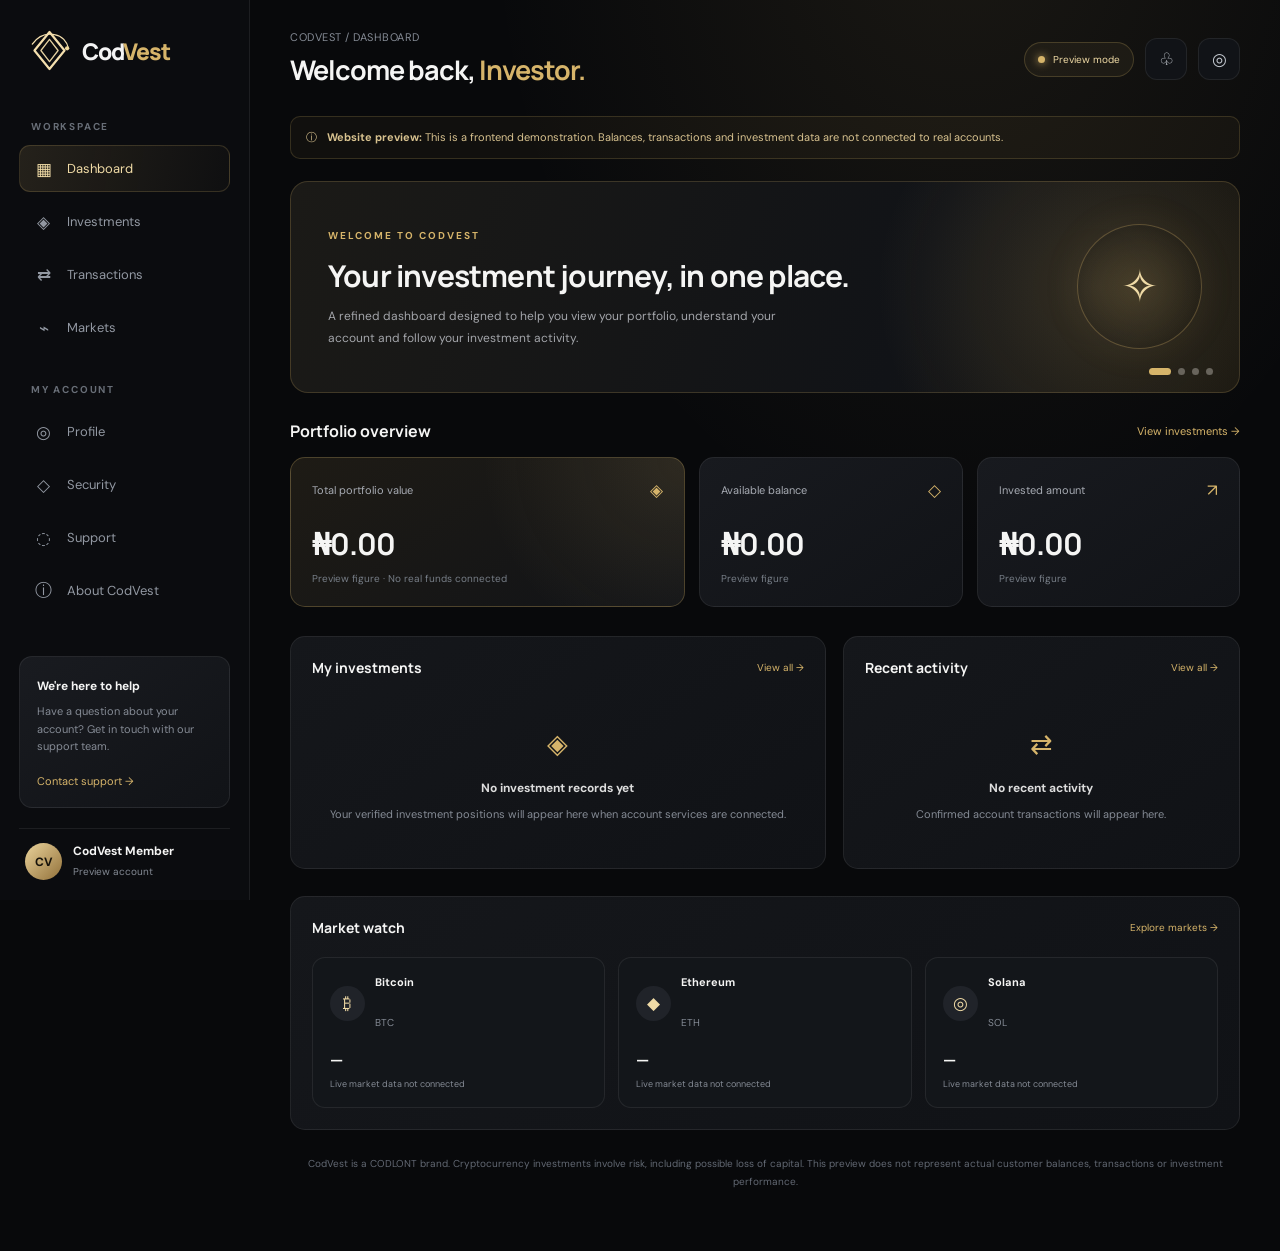
==== commit 1c4e1129: "Update print statement from 'Hello' to 'Goodbye'" ====
--- a/index.html
+++ b/index.html
@@ -4,26 +4,25 @@
 <head>
   <meta charset="UTF-8">
   <meta name="viewport" content="width=device-width, initial-scale=1.0">
-  <meta name="theme-color" content="#080808">
-  <title>CodVest | Dashboard</title>
+  <meta name="theme-color" content="#08090b">
+  <title>CodVest | Your Portfolio</title>
 
   <link rel="preconnect" href="https://fonts.googleapis.com">
   <link rel="preconnect" href="https://fonts.gstatic.com" crossorigin>
-  <link href="https://fonts.googleapis.com/css2?family=DM+Sans:wght@400;500;600;700&family=Space+Grotesk:wght@400;500;600;700&display=swap" rel="stylesheet">
+  <link href="https://fonts.googleapis.com/css2?family=DM+Sans:wght@400;500;600;700&family=Manrope:wght@400;500;600;700;800&display=swap" rel="stylesheet">
 
   <style>
     :root {
-      --bg: #080808;
-      --panel: #111111;
-      --panel-light: #171717;
-      --gold: #d8b56a;
-      --gold-light: #f0d99c;
-      --silver: #c7c7c7;
-      --muted: #858585;
-      --white: #f5f5f5;
-      --border: rgba(255,255,255,.09);
-      --green: #8dc9a0;
-      --red: #d98787;
+      --bg: #08090b;
+      --surface: #111317;
+      --surface2: #171a1f;
+      --gold: #d6b46a;
+      --gold-light: #f0dba6;
+      --silver: #c6cbd2;
+      --text: #f5f5f4;
+      --muted: #858b95;
+      --line: rgba(255,255,255,.075);
+      --green: #91c9a4;
     }
 
     * {
@@ -33,16 +32,12 @@
     }
 
     body {
+      background:
+        radial-gradient(ellipse at 75% -10%, rgba(214,180,106,.09), transparent 35%),
+        var(--bg);
+      color: var(--text);
+      font-family: "DM Sans", sans-serif;
       min-height: 100vh;
-      background:
-        radial-gradient(ellipse at 75% 0%, rgba(216,181,106,.08), transparent 35%),
-        var(--bg);
-      color: var(--white);
-      font-family: "DM Sans", sans-serif;
-    }
-
-    button, a {
-      font: inherit;
     }
 
     a {
@@ -51,75 +46,72 @@
     }
 
     button {
+      font: inherit;
       cursor: pointer;
     }
 
-    .app {
-      min-height: 100vh;
-    }
-
-    /* SIDEBAR */
-
-    .sidebar {
-      width: 250px;
-      height: 100vh;
-      position: fixed;
-      left: 0;
-      top: 0;
-      z-index: 20;
-      padding: 30px 20px;
-      background: rgba(12,12,12,.96);
-      border-right: 1px solid var(--border);
-      display: flex;
-      flex-direction: column;
-    }
+    /* BRAND LOGO */
 
     .brand {
       display: flex;
       align-items: center;
-      gap: 12px;
-      padding: 0 10px;
-      margin-bottom: 48px;
-    }
-
-    .brand-mark {
-      width: 39px;
-      height: 39px;
-      border: 1px solid var(--gold);
-      border-radius: 12px;
-      display: grid;
-      place-items: center;
-      color: var(--gold-light);
-      font-family: "Space Grotesk", sans-serif;
-      font-size: 22px;
-      font-weight: 700;
-      box-shadow: 0 0 22px rgba(216,181,106,.13);
+      gap: 11px;
+      text-decoration: none;
+    }
+
+    .brand-symbol {
+      width: 43px;
+      height: 43px;
+      flex-shrink: 0;
     }
 
     .brand-name {
-      font-family: "Space Grotesk", sans-serif;
-      font-size: 22px;
-      font-weight: 700;
-      letter-spacing: -.8px;
+      font-family: "Manrope", sans-serif;
+      font-size: 23px;
+      font-weight: 800;
+      letter-spacing: -1.2px;
+      color: #f4f4f4;
     }
 
     .brand-name span {
       color: var(--gold);
     }
 
-    .nav-label {
+    /* DESKTOP SIDEBAR */
+
+    .sidebar {
+      position: fixed;
+      top: 0;
+      left: 0;
+      bottom: 0;
+      width: 250px;
+      padding: 29px 19px 20px;
+      background: rgba(12,13,16,.97);
+      border-right: 1px solid var(--line);
+      display: flex;
+      flex-direction: column;
+      z-index: 10;
+    }
+
+    .sidebar .brand {
+      padding: 0 9px;
+      margin-bottom: 48px;
+    }
+
+    .nav-caption {
       padding: 0 12px;
-      margin: 0 0 13px;
-      color: #666;
+      margin: 0 0 12px;
+      color: #686e77;
       font-size: 10px;
       font-weight: 700;
-      letter-spacing: 2px;
+      letter-spacing: 1.8px;
       text-transform: uppercase;
     }
 
-    .nav-list {
+    .nav-group {
       display: grid;
-      gap: 7px;
+      gap: 6px;
+      margin-bottom: 32px;
     }
 
     .nav-link {
@@ -128,29 +120,27 @@
       align-items: center;
       gap: 13px;
       padding: 0 13px;
-      color: #929292;
       border: 1px solid transparent;
       border-radius: 11px;
+      color: #9298a2;
       font-size: 13px;
-      transition: .25s ease;
+      transition: .2s ease;
     }
 
     .nav-link:hover {
+      background: #191c21;
       color: white;
-      background: #181818;
     }
 
     .nav-link.active {
       color: var(--gold-light);
-      background: linear-gradient(100deg, rgba(216,181,106,.14), rgba(216,181,106,.035));
-      border-color: rgba(216,181,106,.19);
+      background: linear-gradient(100deg, rgba(214,180,106,.13), rgba(214,180,106,.025));
+      border-color: rgba(214,180,106,.19);
     }
 
     .nav-icon {
-      width: 20px;
-      height: 20px;
-      display: grid;
-      place-items: center;
+      width: 21px;
+      text-align: center;
       font-size: 17px;
     }
 
@@ -158,38 +148,36 @@
       margin-top: auto;
     }
 
-    .help-card {
+    .support-card {
       padding: 17px;
+      border: 1px solid var(--line);
+      border-radius: 13px;
+      background: linear-gradient(145deg,#191b20,#111317);
       margin-bottom: 20px;
-      border: 1px solid var(--border);
-      border-radius: 13px;
-      background: linear-gradient(145deg, #191919, #101010);
-    }
-
-    .help-card strong {
-      display: block;
-      margin-bottom: 7px;
+    }
+
+    .support-card strong {
       font-size: 12px;
     }
 
-    .help-card p {
-      margin-bottom: 13px;
+    .support-card p {
+      margin: 8px 0 13px;
       color: var(--muted);
       font-size: 11px;
       line-height: 1.6;
     }
 
-    .help-card a {
+    .support-card a {
       color: var(--gold);
       font-size: 11px;
     }
 
-    .user-profile {
+    .account-mini {
       display: flex;
       align-items: center;
       gap: 11px;
-      padding: 13px 8px 0;
-      border-top: 1px solid var(--border);
+      padding: 14px 6px 0;
+      border-top: 1px solid var(--line);
     }
 
     .avatar {
@@ -198,54 +186,49 @@
       display: grid;
       place-items: center;
       border-radius: 50%;
-      background: linear-gradient(135deg, #e5c77f, #806331);
-      color: #17120a;
-      font-weight: 700;
-      font-size: 13px;
-    }
-
-    .user-info {
-      min-width: 0;
-    }
-
-    .user-info strong {
+      background: linear-gradient(135deg,#ead39b,#92713a);
+      color: #17130b;
+      font-size: 12px;
+      font-weight: 800;
+    }
+
+    .account-mini strong {
       display: block;
       font-size: 12px;
     }
 
-    .user-info span {
+    .account-mini span {
       color: var(--muted);
       font-size: 10px;
     }
 
-    /* MAIN CONTENT */
+    /* MAIN */
 
     .main {
       max-width: 1700px;
       margin-left: 250px;
-      padding: 32px 42px 60px;
+      padding: 30px 40px 60px;
     }
 
     .topbar {
       display: flex;
+      align-items: center;
       justify-content: space-between;
-      align-items: center;
       gap: 20px;
-      margin-bottom: 34px;
-    }
-
-    .welcome small {
+      margin-bottom: 28px;
+    }
+
+    .breadcrumb {
       color: var(--muted);
       font-size: 11px;
-      letter-spacing: 1.5px;
-      text-transform: uppercase;
+      letter-spacing: .5px;
     }
 
     .welcome h1 {
       margin-top: 7px;
-      font-family: "Space Grotesk", sans-serif;
-      font-size: clamp(24px, 3vw, 32px);
-      letter-spacing: -1.2px;
+      font-family: "Manrope", sans-serif;
+      font-size: 27px;
+      letter-spacing: -1px;
     }
 
     .welcome h1 span {
@@ -255,35 +238,35 @@
     .top-actions {
       display: flex;
       align-items: center;
-      gap: 12px;
-    }
-
-    .icon-button {
+      gap: 11px;
+    }
+
+    .top-button {
       width: 42px;
       height: 42px;
       display: grid;
       place-items: center;
-      color: #ddd;
-      background: #151515;
-      border: 1px solid var(--border);
+      border: 1px solid var(--line);
       border-radius: 12px;
+      background: var(--surface);
+      color: var(--silver);
       font-size: 17px;
     }
 
-    .icon-button:hover {
+    .top-button:hover {
       border-color: var(--gold);
     }
 
-    .status-pill {
-      display: flex;
-      align-items: center;
-      gap: 7px;
+    .account-status {
+      display: flex;
+      align-items: center;
+      gap: 8px;
       padding: 10px 13px;
-      border: 1px solid rgba(216,181,106,.22);
+      border: 1px solid rgba(214,180,106,.22);
       border-radius: 30px;
       color: var(--gold-light);
-      font-size: 11px;
-      background: rgba(216,181,106,.06);
+      background: rgba(214,180,106,.06);
+      font-size: 10px;
     }
 
     .status-dot {
@@ -294,18 +277,18 @@
       box-shadow: 0 0 9px var(--gold);
     }
 
-    /* DEMO NOTICE */
-
-    .demo-notice {
+    /* PREVIEW MESSAGE */
+
+    .preview-notice {
       display: flex;
       align-items: center;
       gap: 10px;
       padding: 12px 15px;
-      margin-bottom: 23px;
-      border: 1px solid rgba(216,181,106,.2);
+      margin-bottom: 22px;
+      border: 1px solid rgba(214,180,106,.18);
       border-radius: 10px;
-      background: rgba(216,181,106,.055);
-      color: #d9c18f;
+      background: rgba(214,180,106,.045);
+      color: #d8c28f;
       font-size: 11px;
       line-height: 1.5;
     }
@@ -313,20 +296,20 @@
     /* CAROUSEL */
 
     .carousel {
-      min-height: 205px;
       position: relative;
+      min-height: 210px;
       overflow: hidden;
       margin-bottom: 27px;
-      border: 1px solid rgba(216,181,106,.24);
+      border: 1px solid rgba(214,180,106,.2);
       border-radius: 18px;
       background:
-        radial-gradient(circle at 85% 50%, rgba(216,181,106,.17), transparent 28%),
-        linear-gradient(110deg, #1b1914, #101010 60%, #17140e);
+        radial-gradient(circle at 85% 50%,rgba(214,180,106,.17),transparent 27%),
+        linear-gradient(110deg,#1b1a17,#111317 65%,#171510);
     }
 
     .carousel-track {
-      min-height: 205px;
       position: relative;
+      min-height: 210px;
     }
 
     .slide {
@@ -335,12 +318,12 @@
       display: flex;
       align-items: center;
       justify-content: space-between;
-      gap: 25px;
-      padding: 32px 38px;
+      gap: 20px;
+      padding: 31px 37px;
       opacity: 0;
-      transform: translateX(25px);
+      transform: translateX(20px);
       pointer-events: none;
-      transition: opacity .65s ease, transform .65s ease;
+      transition: .6s ease;
     }
 
     .slide.active {
@@ -353,7 +336,7 @@
       max-width: 590px;
     }
 
-    .slide-tag {
+    .slide-label {
       display: inline-block;
       margin-bottom: 13px;
       color: var(--gold);
@@ -364,70 +347,68 @@
     }
 
     .slide h2 {
-      margin-bottom: 9px;
-      font-family: "Space Grotesk", sans-serif;
-      font-size: clamp(21px, 3vw, 29px);
+      margin-bottom: 10px;
+      font-family: "Manrope", sans-serif;
+      font-size: clamp(22px,3vw,30px);
       letter-spacing: -.8px;
     }
 
     .slide p {
-      max-width: 500px;
-      color: #aaa;
+      max-width: 480px;
+      color: #a3a5aa;
       font-size: 12px;
-      line-height: 1.7;
-    }
-
-    .slide-art {
+      line-height: 1.8;
+    }
+
+    .slide-symbol {
       width: 125px;
       height: 125px;
       flex-shrink: 0;
       display: grid;
       place-items: center;
-      border: 1px solid rgba(216,181,106,.28);
+      border: 1px solid rgba(214,180,106,.3);
       border-radius: 50%;
       color: var(--gold-light);
-      font-size: 49px;
-      background: radial-gradient(circle, rgba(216,181,106,.16), rgba(216,181,106,.015) 70%);
-      box-shadow: 0 0 45px rgba(216,181,106,.08);
-    }
-
-    .carousel-controls {
+      background: radial-gradient(circle,rgba(214,180,106,.15),transparent 70%);
+      box-shadow: 0 0 40px rgba(214,180,106,.08);
+      font-size: 45px;
+    }
+
+    .carousel-dots {
       position: absolute;
-      right: 27px;
-      bottom: 19px;
-      display: flex;
-      align-items: center;
+      right: 26px;
+      bottom: 17px;
+      display: flex;
       gap: 7px;
     }
 
-    .carousel-dot {
+    .carousel-dots button {
       width: 7px;
       height: 7px;
       border: 0;
       border-radius: 20px;
-      background: #65605a;
+      background: #68645c;
       transition: .3s;
     }
 
-    .carousel-dot.active {
-      width: 23px;
+    .carousel-dots button.active {
+      width: 22px;
       background: var(--gold);
     }
 
-    /* BALANCE CARDS */
+    /* SECTION HEADINGS */
 
     .section-heading {
       display: flex;
       align-items: center;
       justify-content: space-between;
-      gap: 15px;
-      margin-bottom: 16px;
+      gap: 12px;
+      margin-bottom: 15px;
     }
 
     .section-heading h2 {
-      font-family: "Space Grotesk", sans-serif;
-      font-size: 17px;
-      letter-spacing: -.3px;
+      font-family: "Manrope", sans-serif;
+      font-size: 16px;
     }
 
     .section-heading a {
@@ -435,94 +416,84 @@
       font-size: 11px;
     }
 
+    /* BALANCE CARDS */
+
     .balance-grid {
       display: grid;
       grid-template-columns: 1.5fr 1fr 1fr;
-      gap: 15px;
+      gap: 14px;
       margin-bottom: 29px;
     }
 
     .balance-card {
       min-height: 150px;
       padding: 21px;
-      position: relative;
-      overflow: hidden;
-      border: 1px solid var(--border);
+      border: 1px solid var(--line);
       border-radius: 15px;
-      background: linear-gradient(145deg, #191919, #101010);
+      background: linear-gradient(145deg,#181a1f,#111317);
     }
 
     .balance-card.primary {
-      border-color: rgba(216,181,106,.3);
+      border-color: rgba(214,180,106,.27);
       background:
-        radial-gradient(circle at 100% 0%, rgba(216,181,106,.13), transparent 48%),
-        linear-gradient(145deg, #1d1a14, #111);
-    }
-
-    .card-top {
+        radial-gradient(circle at 100% 0%,rgba(214,180,106,.13),transparent 48%),
+        linear-gradient(145deg,#1e1b15,#111317);
+    }
+
+    .balance-card-top {
       display: flex;
       justify-content: space-between;
       align-items: center;
-      color: #aaa;
+      color: #a7abb3;
       font-size: 11px;
     }
 
-    .card-symbol {
+    .balance-card-top span:last-child {
       color: var(--gold);
       font-size: 17px;
     }
 
     .balance-value {
       margin-top: 22px;
-      font-family: "Space Grotesk", sans-serif;
-      font-size: clamp(21px, 2.7vw, 29px);
-      font-weight: 600;
-      letter-spacing: -.9px;
-    }
-
-    .balance-value small {
-      color: #999;
-      font-size: 13px;
-      font-weight: 400;
-    }
-
-    .balance-foot {
+      font-family: "Manrope",sans-serif;
+      font-size: clamp(22px,2.6vw,30px);
+      font-weight: 700;
+      letter-spacing: -1px;
+    }
+
+    .balance-description {
       margin-top: 8px;
-      color: #777;
+      color: #777e87;
       font-size: 10px;
     }
 
-    .gold-text {
-      color: var(--gold-light);
-    }
-
-    /* LOWER GRID */
+    /* CONTENT PANELS */
 
     .content-grid {
       display: grid;
-      grid-template-columns: 1.45fr 1fr;
-      gap: 18px;
-      margin-bottom: 28px;
+      grid-template-columns: 1.35fr 1fr;
+      gap: 17px;
+      margin-bottom: 27px;
     }
 
     .panel {
       min-width: 0;
-      padding: 22px;
-      border: 1px solid var(--border);
+      padding: 21px;
+      border: 1px solid var(--line);
       border-radius: 15px;
-      background: linear-gradient(145deg, #151515, #101010);
+      background: linear-gradient(145deg,#15171b,#101216);
     }
 
     .panel-heading {
       display: flex;
+      align-items: center;
       justify-content: space-between;
-      align-items: center;
-      gap: 12px;
-      margin-bottom: 22px;
+      gap: 10px;
+      margin-bottom: 20px;
     }
 
     .panel-heading h3 {
-      font-family: "Space Grotesk", sans-serif;
+      font-family: "Manrope",sans-serif;
       font-size: 14px;
     }
 
@@ -531,179 +502,103 @@
       font-size: 10px;
     }
 
-    .investment-item {
-      display: flex;
-      align-items: center;
-      gap: 12px;
-      padding: 14px 0;
-      border-bottom: 1px solid var(--border);
-    }
-
-    .investment-item:last-child {
-      border-bottom: 0;
-      padding-bottom: 0;
-    }
-
-    .coin-icon {
-      width: 39px;
-      height: 39px;
-      flex-shrink: 0;
-      display: grid;
-      place-items: center;
-      border: 1px solid var(--border);
-      border-radius: 12px;
-      background: #202020;
-      font-size: 18px;
-    }
-
-    .investment-info {
-      flex: 1;
-      min-width: 0;
-    }
-
-    .investment-info strong {
-      display: block;
-      margin-bottom: 5px;
-      font-size: 12px;
-    }
-
-    .investment-info span {
+    .empty-state {
+      padding: 24px 10px;
       color: var(--muted);
-      font-size: 10px;
-    }
-
-    .investment-amount {
-      text-align: right;
-      font-size: 12px;
-      font-weight: 600;
-    }
-
-    .investment-amount span {
-      display: block;
-      margin-top: 5px;
-      color: var(--muted);
-      font-size: 10px;
-      font-weight: 400;
-    }
-
-    .empty-state {
-      padding: 22px 10px;
       text-align: center;
-      color: var(--muted);
       font-size: 11px;
       line-height: 1.7;
     }
 
-    /* ACTIVITY */
-
-    .activity-row {
-      display: flex;
-      align-items: center;
-      gap: 12px;
-      padding: 13px 0;
-      border-bottom: 1px solid var(--border);
-    }
-
-    .activity-row:last-child {
-      border-bottom: 0;
-    }
-
-    .activity-icon {
+    .empty-symbol {
+      margin-bottom: 12px;
+      color: var(--gold);
+      font-size: 27px;
+    }
+
+    .empty-state strong {
+      display: block;
+      margin-bottom: 6px;
+      color: #ddd;
+      font-size: 12px;
+    }
+
+    /* MARKET CARDS */
+
+    .market-grid {
+      display: grid;
+      grid-template-columns: repeat(3,1fr);
+      gap: 13px;
+    }
+
+    .market-card {
+      padding: 17px;
+      border: 1px solid var(--line);
+      border-radius: 13px;
+      background: #13161a;
+    }
+
+    .market-name {
+      display: flex;
+      align-items: center;
+      gap: 10px;
+      margin-bottom: 17px;
+    }
+
+    .market-coin {
       width: 35px;
       height: 35px;
       display: grid;
       place-items: center;
-      border-radius: 11px;
-      background: #202020;
-      color: var(--gold);
-      font-size: 15px;
-    }
-
-    .activity-info {
-      flex: 1;
-    }
-
-    .activity-info strong {
+      border-radius: 50%;
+      background: #202329;
+      color: var(--gold-light);
+      font-size: 17px;
+    }
+
+    .market-name strong {
       display: block;
-      margin-bottom: 5px;
       font-size: 11px;
     }
 
-    .activity-info span {
+    .market-name span {
       color: var(--muted);
       font-size: 10px;
     }
 
-    .activity-amount {
-      font-size: 11px;
-      font-weight: 600;
-    }
-
-    /* MARKET WATCH */
-
-    .market-grid {
-      display: grid;
-      grid-template-columns: repeat(3, 1fr);
-      gap: 14px;
-    }
-
-    .market-card {
-      padding: 17px;
-      border: 1px solid var(--border);
-      border-radius: 13px;
-      background: #131313;
-    }
-
-    .market-card-top {
-      display: flex;
-      align-items: center;
-      gap: 9px;
-      margin-bottom: 16px;
-    }
-
-    .market-card-top strong {
-      font-size: 12px;
-    }
-
-    .market-card-top span {
-      color: var(--muted);
-      font-size: 10px;
-    }
-
-    .market-card-value {
-      font-family: "Space Grotesk", sans-serif;
+    .market-price {
+      font-family: "Manrope",sans-serif;
       font-size: 17px;
-      font-weight: 600;
-    }
-
-    .market-note {
+      font-weight: 700;
+    }
+
+    .market-caption {
       margin-top: 7px;
       color: var(--muted);
       font-size: 9px;
-      line-height: 1.5;
-    }
-
-    /* MOBILE NAV */
+    }
+
+    .footer-note {
+      padding: 25px 0 0;
+      color: #626873;
+      text-align: center;
+      font-size: 10px;
+      line-height: 1.8;
+    }
+
+    /* MOBILE NAVIGATION */
 
     .mobile-nav {
       display: none;
     }
 
-    .footer-note {
-      padding: 25px 0 0;
-      color: #626262;
-      font-size: 10px;
-      line-height: 1.7;
-      text-align: center;
-    }
-
-    @media (max-width: 1100px) {
+    @media(max-width:1100px) {
       .main {
-        padding: 28px 25px 50px;
+        padding: 27px 24px 50px;
       }
 
       .balance-grid {
-        grid-template-columns: repeat(2, 1fr);
+        grid-template-columns: repeat(2,1fr);
       }
 
       .balance-card.primary {
@@ -715,29 +610,29 @@
       }
     }
 
-    @media (max-width: 700px) {
+    @media(max-width:700px) {
       .sidebar {
         display: none;
       }
 
       .main {
         margin-left: 0;
-        padding: 23px 16px 105px;
+        padding: 23px 15px 105px;
       }
 
       .topbar {
-        margin-bottom: 24px;
+        margin-bottom: 23px;
       }
 
       .welcome h1 {
-        font-size: 24px;
-      }
-
-      .status-pill {
+        font-size: 23px;
+      }
+
+      .account-status {
         display: none;
       }
 
-      .demo-notice {
+      .preview-notice {
         font-size: 10px;
       }
 
@@ -747,22 +642,17 @@
       }
 
       .slide {
-        padding: 25px 22px 45px;
-      }
-
-      .slide-art {
+        padding: 25px 20px 45px;
+      }
+
+      .slide-symbol {
         width: 75px;
         height: 75px;
-        font-size: 30px;
+        font-size: 29px;
       }
 
       .slide p {
         font-size: 11px;
-      }
-
-      .carousel-controls {
-        right: 20px;
-        bottom: 16px;
       }
 
       .balance-grid {
@@ -780,11 +670,7 @@
       }
 
       .balance-value {
-        font-size: 22px;
-      }
-
-      .content-grid {
-        gap: 14px;
+        font-size: 21px;
       }
 
       .panel {
@@ -795,22 +681,18 @@
         grid-template-columns: 1fr;
       }
 
-      .market-card {
-        padding: 15px;
-      }
-
       .mobile-nav {
         position: fixed;
-        z-index: 30;
+        z-index: 20;
         left: 10px;
         right: 10px;
         bottom: 10px;
         display: grid;
-        grid-template-columns: repeat(5, 1fr);
+        grid-template-columns: repeat(5,1fr);
         padding: 10px 5px;
-        border: 1px solid rgba(216,181,106,.2);
+        border: 1px solid rgba(214,180,106,.2);
         border-radius: 17px;
-        background: rgba(16,16,16,.96);
+        background: rgba(15,17,20,.96);
         backdrop-filter: blur(18px);
         box-shadow: 0 10px 40px rgba(0,0,0,.5);
       }
@@ -819,11 +701,10 @@
         display: flex;
         flex-direction: column;
         align-items: center;
-        justify-content: center;
         gap: 5px;
-        color: #858585;
+        padding: 5px 0;
+        color: #858b95;
         font-size: 9px;
-        padding: 5px 0;
       }
 
       .mobile-link span:first-child {
@@ -833,84 +714,73 @@
       .mobile-link.active {
         color: var(--gold-light);
       }
-
-      .footer-note {
-        padding-bottom: 10px;
-      }
-    }
-
-    @media (max-width: 380px) {
-      .slide-art {
+    }
+
+    @media(max-width:380px) {
+      .slide-symbol {
         display: none;
       }
 
       .balance-value {
-        font-size: 19px;
-      }
-
-      .top-actions {
-        gap: 6px;
+        font-size: 18px;
       }
     }
   </style>
 </head>
 
 <body>
-<div class="app">
 
   <!-- DESKTOP SIDEBAR -->
   <aside class="sidebar">
+
     <a class="brand" href="index.html">
-      <div class="brand-mark">C</div>
+      <!-- ORIGINAL CODVEST DIAMOND-ORBIT LOGO -->
+      <svg class="brand-symbol" viewBox="0 0 100 100" fill="none" xmlns="http://www.w3.org/2000/svg" aria-label="CodVest logo">
+        <defs>
+          <linearGradient id="goldGradient" x1="10" y1="10" x2="90" y2="90">
+            <stop stop-color="#F4DFAD"/>
+            <stop offset="1" stop-color="#A47B35"/>
+          </linearGradient>
+        </defs>
+        <path d="M50 7L85 50L50 93L15 50L50 7Z" stroke="url(#goldGradient)" stroke-width="5" stroke-linejoin="round"/>
+        <path d="M50 24L70 50L50 76L30 50L50 24Z" stroke="#E5D1A1" stroke-width="3" stroke-linejoin="round"/>
+        <path d="M10 35C23 17 42 9 62 13C79 16 91 29 94 45" stroke="url(#goldGradient)" stroke-width="3" stroke-linecap="round"/>
+        <circle cx="91" cy="45" r="5" fill="#F0D99C"/>
+      </svg>
+
       <div class="brand-name">Cod<span>Vest</span></div>
     </a>
 
-    <div class="nav-label">Workspace</div>
-
-    <nav class="nav-list">
-      <a class="nav-link active" href="index.html">
-        <span class="nav-icon">▦</span> Dashboard
-      </a>
-      <a class="nav-link" href="investments.html">
-        <span class="nav-icon">◈</span> Investments
-      </a>
-      <a class="nav-link" href="transactions.html">
-        <span class="nav-icon">⇄</span> Transactions
-      </a>
-      <a class="nav-link" href="markets.html">
-        <span class="nav-icon">⌁</span> Markets
-      </a>
+    <div class="nav-caption">Workspace</div>
+
+    <nav class="nav-group">
+      <a class="nav-link active" href="index.html"><span class="nav-icon">▦</span>Dashboard</a>
+      <a class="nav-link" href="investments.html"><span class="nav-icon">◈</span>Investments</a>
+      <a class="nav-link" href="transactions.html"><span class="nav-icon">⇄</span>Transactions</a>
+      <a class="nav-link" href="markets.html"><span class="nav-icon">⌁</span>Markets</a>
     </nav>
 
-    <div class="nav-label" style="margin-top:34px;">Account</div>
-
-    <nav class="nav-list">
-      <a class="nav-link" href="profile.html">
-        <span class="nav-icon">◎</span> My Profile
-      </a>
-      <a class="nav-link" href="security.html">
-        <span class="nav-icon">◇</span> Security
-      </a>
-      <a class="nav-link" href="support.html">
-        <span class="nav-icon">◌</span> Support
-      </a>
-      <a class="nav-link" href="about.html">
-        <span class="nav-icon">ⓘ</span> About CodVest
-      </a>
+    <div class="nav-caption">My account</div>
+
+    <nav class="nav-group">
+      <a class="nav-link" href="profile.html"><span class="nav-icon">◎</span>Profile</a>
+      <a class="nav-link" href="security.html"><span class="nav-icon">◇</span>Security</a>
+      <a class="nav-link" href="support.html"><span class="nav-icon">◌</span>Support</a>
+      <a class="nav-link" href="about.html"><span class="nav-icon">ⓘ</span>About CodVest</a>
     </nav>
 
     <div class="sidebar-bottom">
-      <div class="help-card">
-        <strong>Need assistance?</strong>
-        <p>Our support team is here to help with your account.</p>
+      <div class="support-card">
+        <strong>We're here to help</strong>
+        <p>Have a question about your account? Get in touch with our support team.</p>
         <a href="support.html">Contact support →</a>
       </div>
 
-      <div class="user-profile">
+      <div class="account-mini">
         <div class="avatar">CV</div>
-        <div class="user-info">
+        <div>
           <strong>CodVest Member</strong>
-          <span>Demo account</span>
+          <span>Preview account</span>
         </div>
       </div>
     </div>
@@ -921,72 +791,72 @@
 
     <header class="topbar">
       <div class="welcome">
-        <small>CodVest / Overview</small>
+        <div class="breadcrumb">CODVEST / DASHBOARD</div>
         <h1>Welcome back, <span>Investor.</span></h1>
       </div>
 
       <div class="top-actions">
-        <div class="status-pill">
+        <div class="account-status">
           <span class="status-dot"></span>
-          Dashboard preview
-        </div>
-        <button class="icon-button" aria-label="Notifications" title="Notifications">♧</button>
-        <a class="icon-button" href="profile.html" aria-label="Profile" title="Profile">◎</a>
+          Preview mode
+        </div>
+        <button class="top-button" aria-label="Notifications">♧</button>
+        <a class="top-button" href="profile.html" aria-label="Profile">◎</a>
       </div>
     </header>
 
-    <div class="demo-notice">
+    <div class="preview-notice">
       <span>ⓘ</span>
-      <span><strong>Preview mode:</strong> The figures and sample activity below are illustrative only. No real funds, transactions or investment returns are represented.</span>
+      <span><strong>Website preview:</strong> This is a frontend demonstration. Balances, transactions and investment data are not connected to real accounts.</span>
     </div>
 
-    <!-- AUTOMATIC CAROUSEL -->
-    <section class="carousel" aria-label="CodVest highlights">
+    <!-- AUTOMATIC SLIDER -->
+    <section class="carousel">
       <div class="carousel-track">
 
         <article class="slide active">
           <div class="slide-content">
-            <span class="slide-tag">Welcome to CodVest</span>
-            <h2>A clearer view of your investment journey.</h2>
-            <p>Your portfolio overview, account activity and investment information — organised in one place.</p>
+            <span class="slide-label">Welcome to CodVest</span>
+            <h2>Your investment journey, in one place.</h2>
+            <p>A refined dashboard designed to help you view your portfolio, understand your account and follow your investment activity.</p>
           </div>
-          <div class="slide-art">✧</div>
+          <div class="slide-symbol">✧</div>
         </article>
 
         <article class="slide">
           <div class="slide-content">
-            <span class="slide-tag">Investment insight</span>
-            <h2>Understand your portfolio.</h2>
-            <p>Explore your investment allocations and account history. Review the details before making financial decisions.</p>
+            <span class="slide-label">Portfolio management</span>
+            <h2>See the bigger picture.</h2>
+            <p>Keep track of your investment positions and account activity through one organised portfolio experience.</p>
           </div>
-          <div class="slide-art">◈</div>
+          <div class="slide-symbol">◈</div>
         </article>
 
         <article class="slide">
           <div class="slide-content">
-            <span class="slide-tag">Security first</span>
-            <h2>Your account deserves protection.</h2>
-            <p>Keep your login details private and use strong, unique passwords. Account security features will be connected in a later stage.</p>
+            <span class="slide-label">Account protection</span>
+            <h2>Security should come first.</h2>
+            <p>CodVest's interface is designed around clarity and responsible account management. Security features will be connected before launch.</p>
           </div>
-          <div class="slide-art">◇</div>
+          <div class="slide-symbol">◇</div>
         </article>
 
         <article class="slide">
           <div class="slide-content">
-            <span class="slide-tag">Market awareness</span>
-            <h2>Stay informed. Invest thoughtfully.</h2>
-            <p>Cryptocurrency markets can be volatile. Understand the risks before committing funds to any investment.</p>
+            <span class="slide-label">Digital assets</span>
+            <h2>Understand before you invest.</h2>
+            <p>Crypto assets are volatile and can lose value. Explore the market carefully and understand the risks involved.</p>
           </div>
-          <div class="slide-art">⌁</div>
+          <div class="slide-symbol">⌁</div>
         </article>
 
       </div>
 
-      <div class="carousel-controls" aria-label="Carousel controls">
-        <button class="carousel-dot active" aria-label="Show slide 1"></button>
-        <button class="carousel-dot" aria-label="Show slide 2"></button>
-        <button class="carousel-dot" aria-label="Show slide 3"></button>
-        <button class="carousel-dot" aria-label="Show slide 4"></button>
+      <div class="carousel-dots">
+        <button class="active" aria-label="Slide 1"></button>
+        <button aria-label="Slide 2"></button>
+        <button aria-label="Slide 3"></button>
+        <button aria-label="Slide 4"></button>
       </div>
     </section>
 
@@ -1000,30 +870,30 @@
       <div class="balance-grid">
 
         <div class="balance-card primary">
-          <div class="card-top">
+          <div class="balance-card-top">
             <span>Total portfolio value</span>
-            <span class="card-symbol">◈</span>
+            <span>◈</span>
           </div>
           <div class="balance-value">₦0.00</div>
-          <div class="balance-foot">Demo balance · Not connected to real funds</div>
+          <div class="balance-description">Preview figure · No real funds connected</div>
         </div>
 
         <div class="balance-card">
-          <div class="card-top">
+          <div class="balance-card-top">
             <span>Available balance</span>
-            <span class="card-symbol">◇</span>
+            <span>◇</span>
           </div>
           <div class="balance-value">₦0.00</div>
-          <div class="balance-foot">Illustrative account figure</div>
+          <div class="balance-description">Preview figure</div>
         </div>
 
         <div class="balance-card">
-          <div class="card-top">
+          <div class="balance-card-top">
             <span>Invested amount</span>
-            <span class="card-symbol">↗</span>
+            <span>↗</span>
           </div>
           <div class="balance-value">₦0.00</div>
-          <div class="balance-foot">Illustrative account figure</div>
+          <div class="balance-description">Preview figure</div>
         </div>
 
       </div>
@@ -1039,9 +909,9 @@
         </div>
 
         <div class="empty-state">
-          <div style="font-size:28px;color:#d8b56a;margin-bottom:12px;">◈</div>
-          <strong style="display:block;color:#ddd;margin-bottom:7px;">No investment records yet</strong>
-          Your verified investment positions will appear here once your account is connected.
+          <div class="empty-symbol">◈</div>
+          <strong>No investment records yet</strong>
+          Your verified investment positions will appear here when account services are connected.
         </div>
       </div>
 
@@ -1052,9 +922,9 @@
         </div>
 
         <div class="empty-state">
-          <div style="font-size:28px;color:#d8b56a;margin-bottom:12px;">⇄</div>
-          <strong style="display:block;color:#ddd;margin-bottom:7px;">No recent transactions</strong>
-          Your confirmed deposits, withdrawals and account activity will appear here.
+          <div class="empty-symbol">⇄</div>
+          <strong>No recent activity</strong>
+          Confirmed account transactions will appear here.
         </div>
       </div>
 
@@ -1070,117 +940,95 @@
       <div class="market-grid">
 
         <div class="market-card">
-          <div class="market-card-top">
-            <span style="font-size:19px;">₿</span>
-            <div>
-              <strong>Bitcoin</strong><br>
-              <span>BTC</span>
-            </div>
+          <div class="market-name">
+            <div class="market-coin">₿</div>
+            <div><strong>Bitcoin</strong><br><span>BTC</span></div>
           </div>
-          <div class="market-card-value">—</div>
-          <div class="market-note">Live price not connected</div>
+          <div class="market-price">—</div>
+          <div class="market-caption">Live market data not connected</div>
         </div>
 
         <div class="market-card">
-          <div class="market-card-top">
-            <span style="font-size:19px;">◆</span>
-            <div>
-              <strong>Ethereum</strong><br>
-              <span>ETH</span>
-            </div>
+          <div class="market-name">
+            <div class="market-coin">◆</div>
+            <div><strong>Ethereum</strong><br><span>ETH</span></div>
           </div>
-          <div class="market-card-value">—</div>
-          <div class="market-note">Live price not connected</div>
+          <div class="market-price">—</div>
+          <div class="market-caption">Live market data not connected</div>
         </div>
 
         <div class="market-card">
-          <div class="market-card-top">
-            <span style="font-size:19px;">◎</span>
-            <div>
-              <strong>Solana</strong><br>
-              <span>SOL</span>
-            </div>
+          <div class="market-name">
+            <div class="market-coin">◎</div>
+            <div><strong>Solana</strong><br><span>SOL</span></div>
           </div>
-          <div class="market-card-value">—</div>
-          <div class="market-note">Live price not connected</div>
+          <div class="market-price">—</div>
+          <div class="market-caption">Live market data not connected</div>
         </div>
 
       </div>
     </section>
 
-    <div class="footer-note">
-      CodVest is a CODLONT brand. Cryptocurrency investments involve substantial risk and may result in loss of capital. This dashboard preview does not represent actual account balances or investment performance.
-    </div>
+    <footer class="footer-note">
+      CodVest is a CODLONT brand. Cryptocurrency investments involve risk, including possible loss of capital. This preview does not represent actual customer balances, transactions or investment performance.
+    </footer>
 
   </main>
 
   <!-- MOBILE BOTTOM NAVIGATION -->
-  <nav class="mobile-nav" aria-label="Mobile navigation">
-    <a class="mobile-link active" href="index.html">
-      <span>▦</span><span>Home</span>
-    </a>
-    <a class="mobile-link" href="investments.html">
-      <span>◈</span><span>Invest</span>
-    </a>
-    <a class="mobile-link" href="transactions.html">
-      <span>⇄</span><span>Activity</span>
-    </a>
-    <a class="mobile-link" href="markets.html">
-      <span>⌁</span><span>Markets</span>
-    </a>
-    <a class="mobile-link" href="profile.html">
-      <span>◎</span><span>Profile</span>
-    </a>
+  <nav class="mobile-nav">
+    <a class="mobile-link active" href="index.html"><span>▦</span><span>Home</span></a>
+    <a class="mobile-link" href="investments.html"><span>◈</span><span>Invest</span></a>
+    <a class="mobile-link" href="transactions.html"><span>⇄</span><span>Activity</span></a>
+    <a class="mobile-link" href="markets.html"><span>⌁</span><span>Markets</span></a>
+    <a class="mobile-link" href="profile.html"><span>◎</span><span>Profile</span></a>
   </nav>
 
-</div>
-
-<script>
-  // AUTOMATIC CAROUSEL
-  const slides = document.querySelectorAll(".slide");
-  const dots = document.querySelectorAll(".carousel-dot");
-  const carousel = document.querySelector(".carousel");
-
-  let currentSlide = 0;
-  let carouselTimer;
-
-  function showSlide(index) {
-    slides.forEach((slide, i) => {
-      slide.classList.toggle("active", i === index);
+  <script>
+    // AUTOMATIC SLIDER
+    const slides = document.querySelectorAll(".slide");
+    const dots = document.querySelectorAll(".carousel-dots button");
+    const carousel = document.querySelector(".carousel");
+
+    let activeSlide = 0;
+    let sliderTimer;
+
+    function showSlide(index) {
+      slides.forEach((slide, i) => {
+        slide.classList.toggle("active", i === index);
+      });
+
+      dots.forEach((dot, i) => {
+        dot.classList.toggle("active", i === index);
+      });
+
+      activeSlide = index;
+    }
+
+    function nextSlide() {
+      showSlide((activeSlide + 1) % slides.length);
+    }
+
+    function startSlider() {
+      clearInterval(sliderTimer);
+      sliderTimer = setInterval(nextSlide, 5000);
+    }
+
+    dots.forEach((dot, index) => {
+      dot.addEventListener("click", () => {
+        showSlide(index);
+        startSlider();
+      });
     });
 
-    dots.forEach((dot, i) => {
-      dot.classList.toggle("active", i === index);
+    carousel.addEventListener("mouseenter", () => {
+      clearInterval(sliderTimer);
     });
 
-    currentSlide = index;
-  }
-
-  function nextSlide() {
-    const next = (currentSlide + 1) % slides.length;
-    showSlide(next);
-  }
-
-  function startCarousel() {
-    clearInterval(carouselTimer);
-    carouselTimer = setInterval(nextSlide, 5000);
-  }
-
-  dots.forEach((dot, index) => {
-    dot.addEventListener("click", () => {
-      showSlide(index);
-      startCarousel();
-    });
-  });
-
-  carousel.addEventListener("mouseenter", () => {
-    clearInterval(carouselTimer);
-  });
-
-  carousel.addEventListener("mouseleave", startCarousel);
-
-  startCarousel();
-</script>
+    carousel.addEventListener("mouseleave", startSlider);
+
+    startSlider();
+  </script>
 
 </body>
 </html>
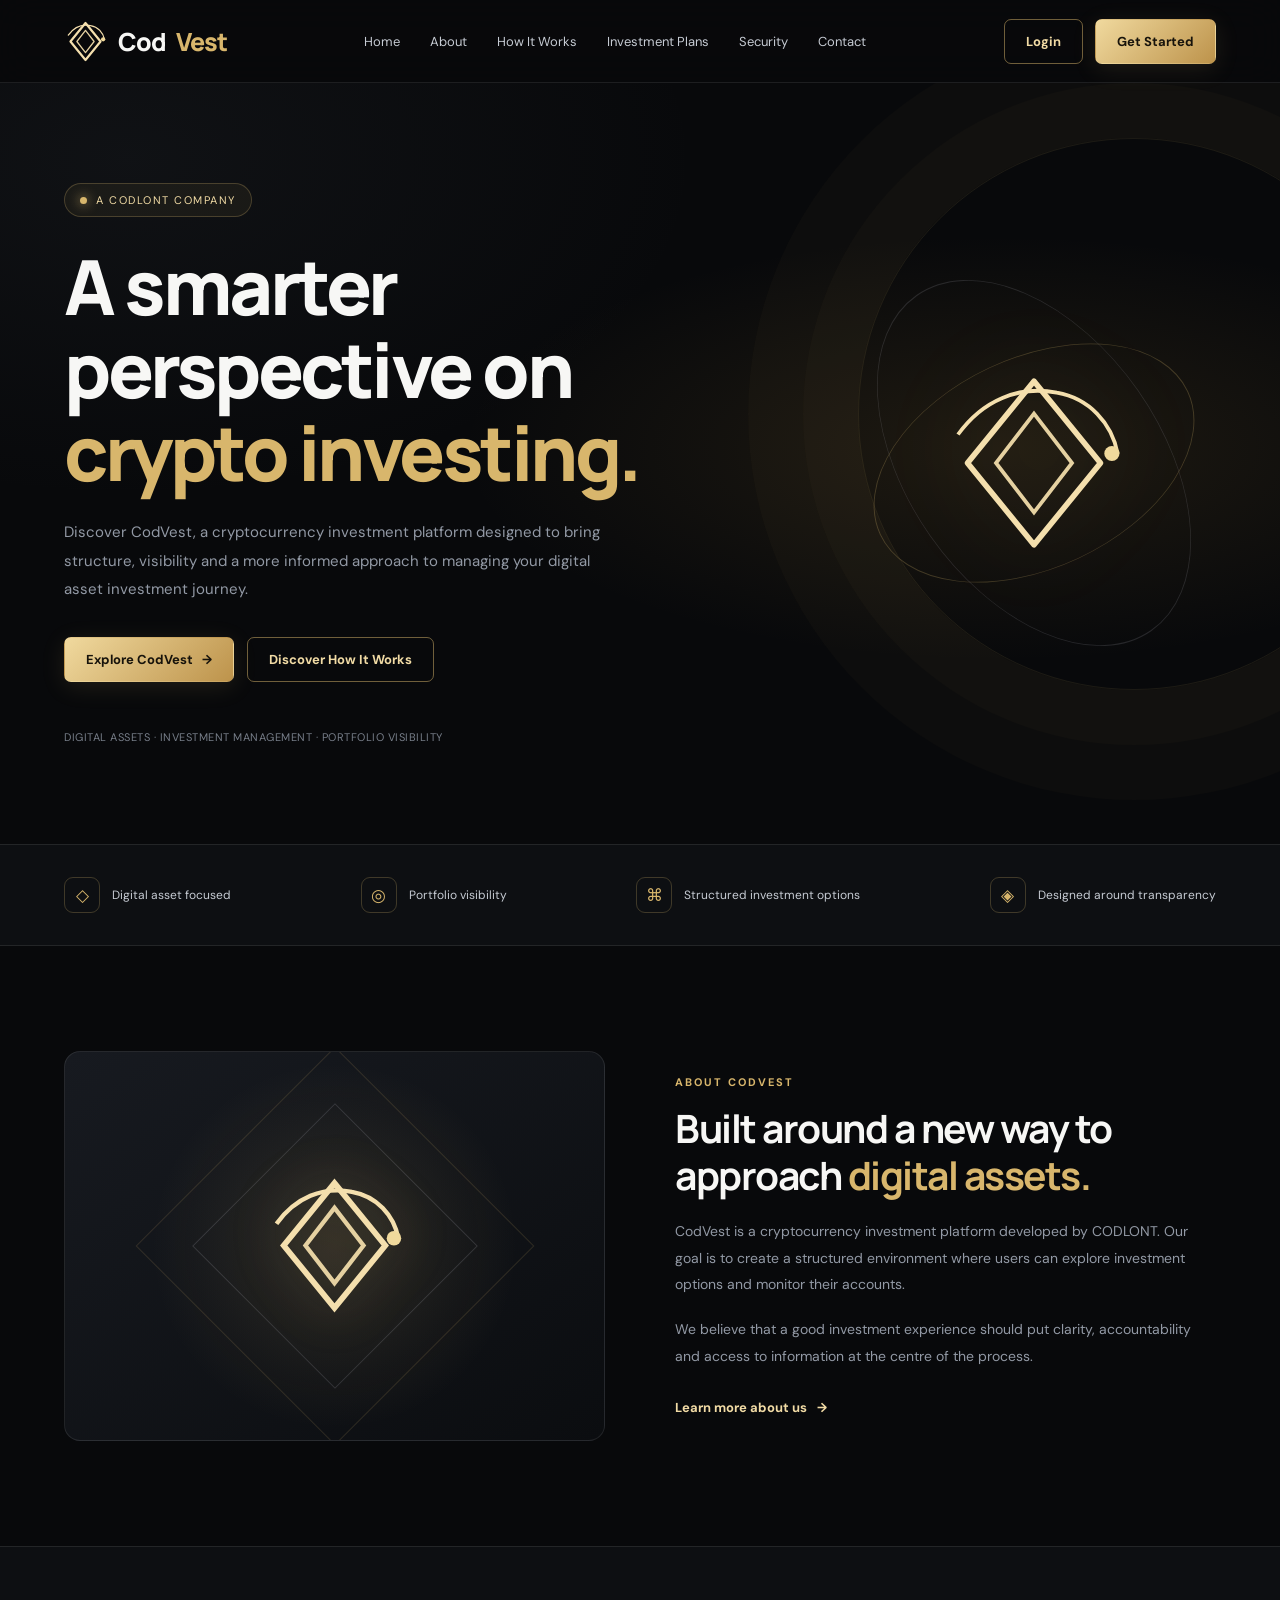
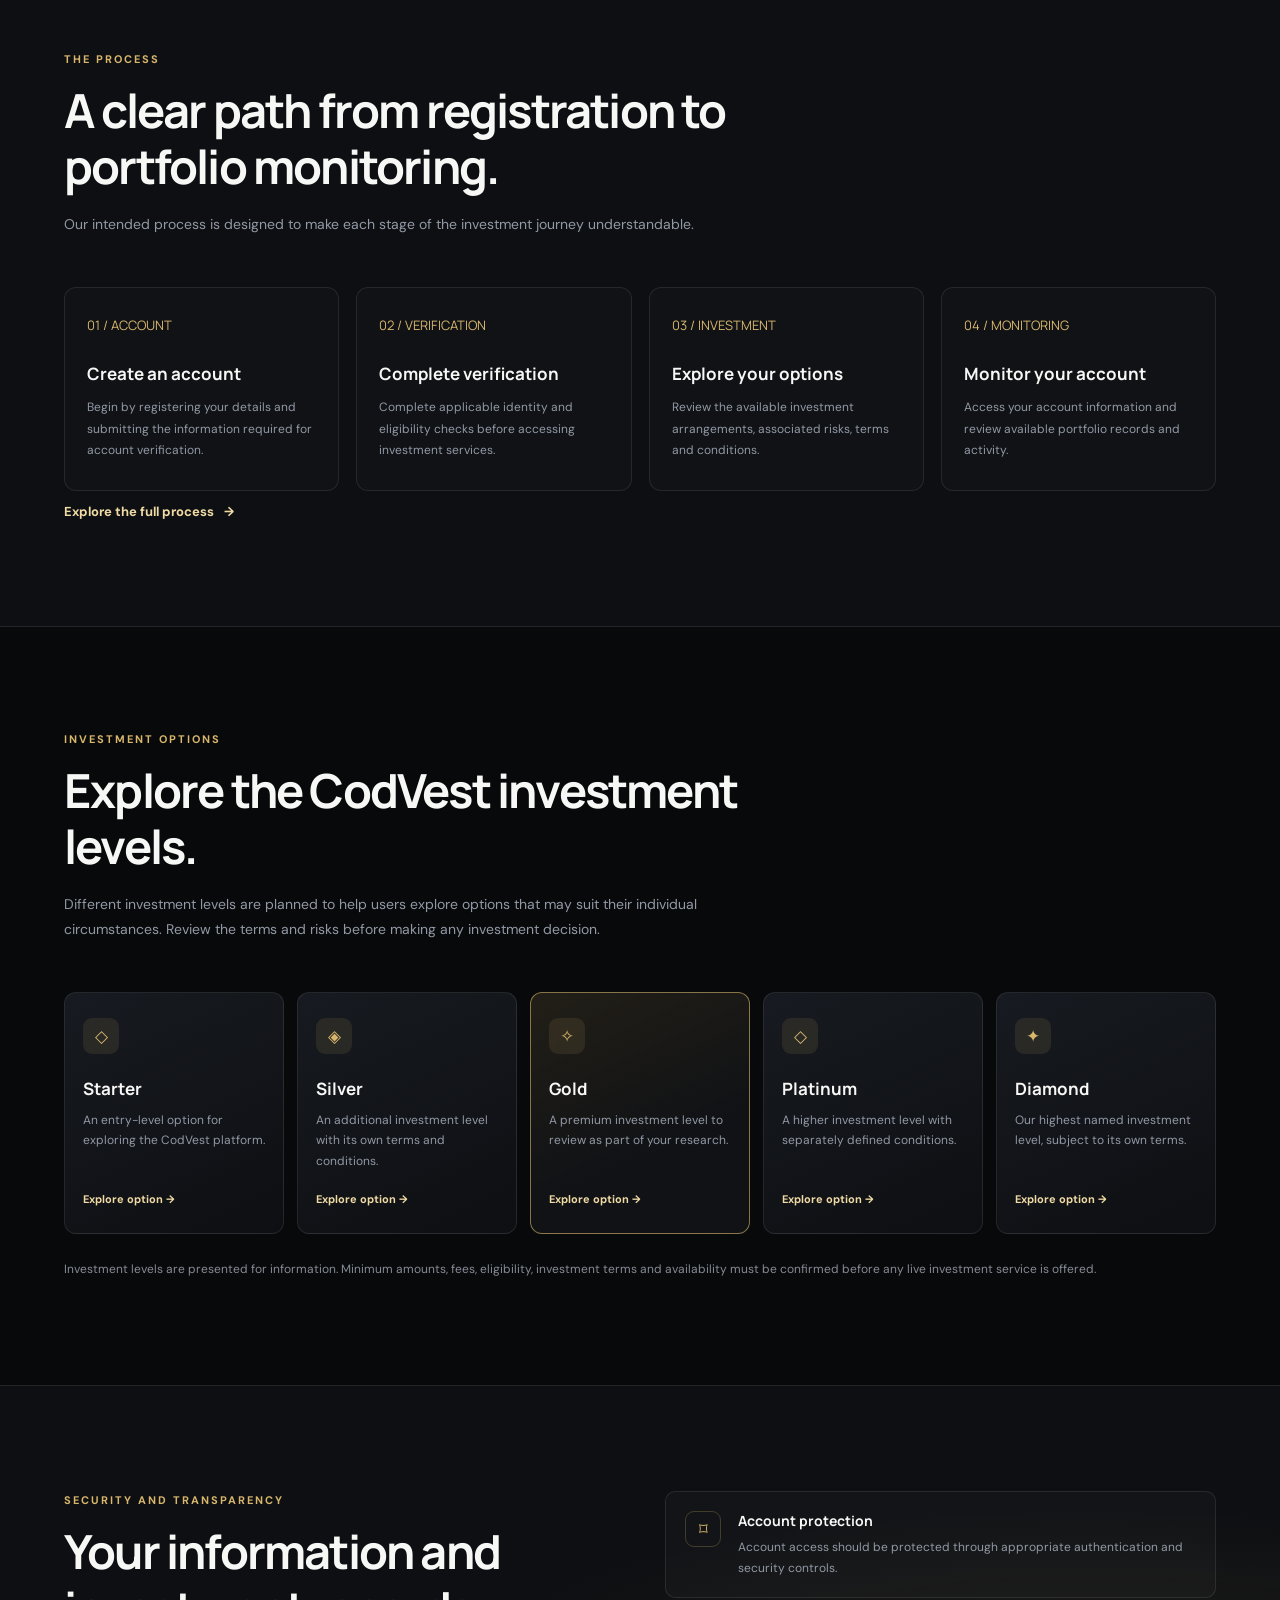
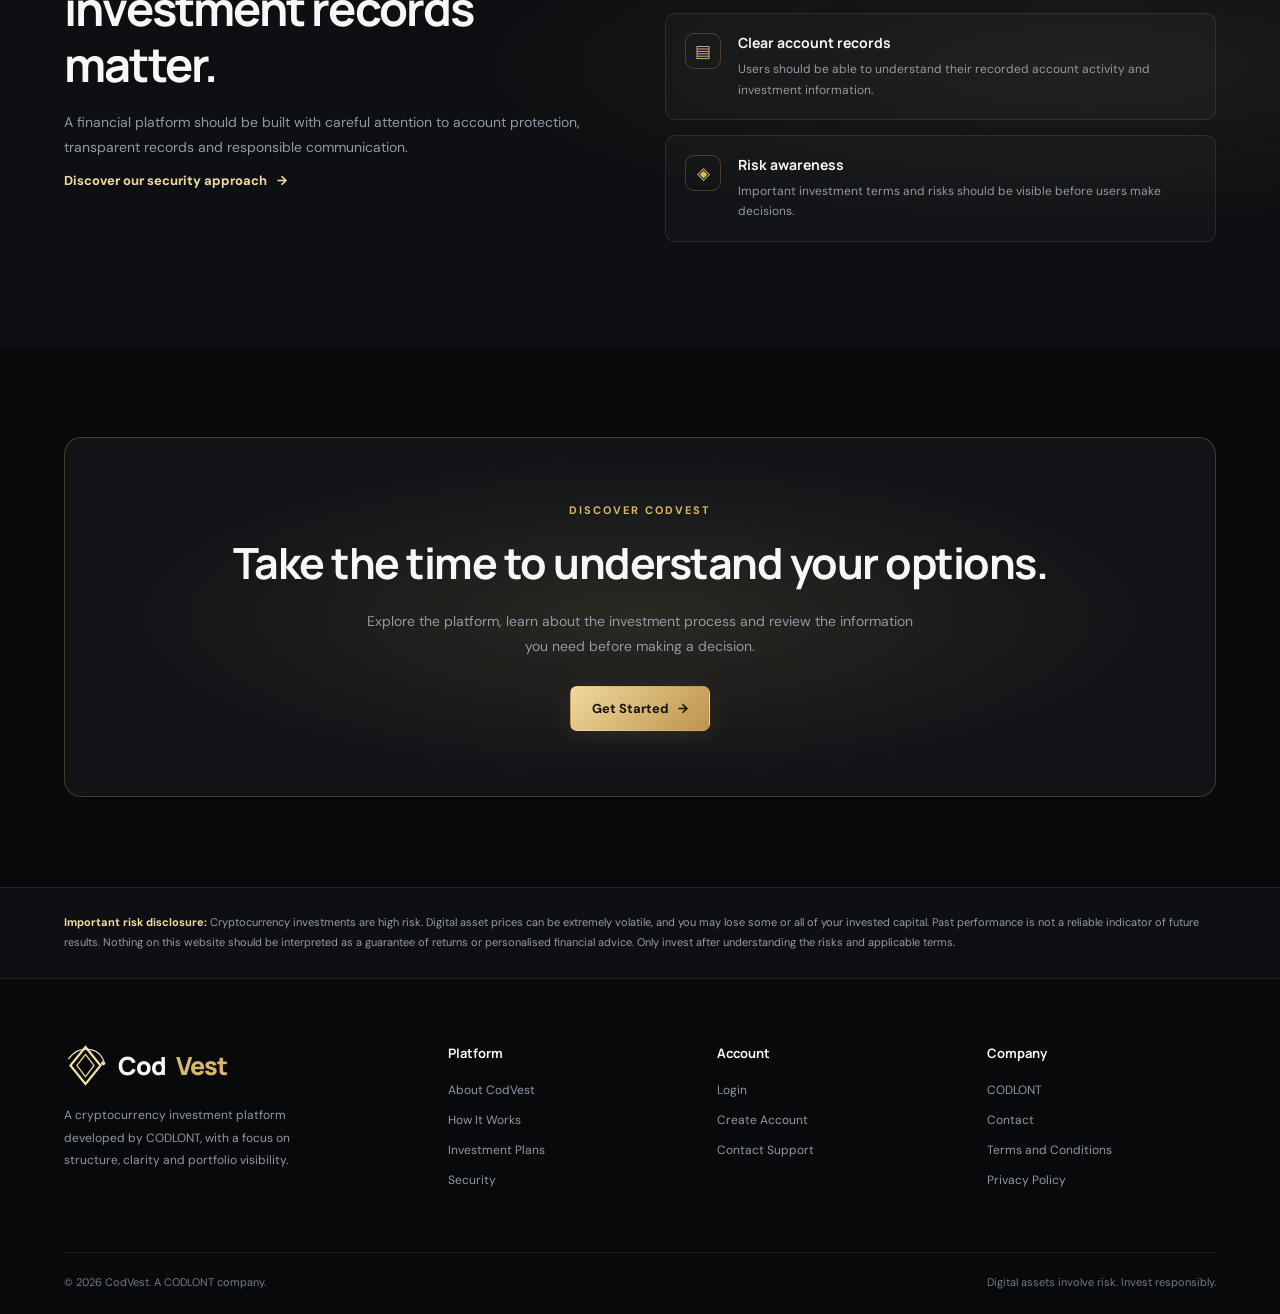
==== commit b7dc522b: "Update print statement from 'Hello' to 'Goodbye'" ====
--- a/index.html
+++ b/index.html
@@ -5,7 +5,8 @@
   <meta charset="UTF-8">
   <meta name="viewport" content="width=device-width, initial-scale=1.0">
   <meta name="theme-color" content="#08090b">
-  <title>CodVest | Your Portfolio</title>
+  <meta name="description" content="CodVest is a cryptocurrency investment platform by CODLONT. Explore our platform, investment plans and account features.">
+  <title>CodVest | Invest With Perspective</title>
 
   <link rel="preconnect" href="https://fonts.googleapis.com">
   <link rel="preconnect" href="https://fonts.gstatic.com" crossorigin>
@@ -13,31 +14,32 @@
 
   <style>
     :root {
-      --bg: #08090b;
-      --surface: #111317;
-      --surface2: #171a1f;
-      --gold: #d6b46a;
-      --gold-light: #f0dba6;
-      --silver: #c6cbd2;
-      --text: #f5f5f4;
-      --muted: #858b95;
-      --line: rgba(255,255,255,.075);
-      --green: #91c9a4;
+      --background: #08090b;
+      --surface: #101216;
+      --surface-light: #171a20;
+      --gold: #d8b66c;
+      --gold-light: #f1dba5;
+      --silver: #c6cbd3;
+      --muted: #9299a5;
+      --white: #f7f7f5;
+      --border: rgba(255,255,255,.09);
     }
 
     * {
-      box-sizing: border-box;
       margin: 0;
       padding: 0;
+      box-sizing: border-box;
+    }
+
+    html {
+      scroll-behavior: smooth;
     }
 
     body {
-      background:
-        radial-gradient(ellipse at 75% -10%, rgba(214,180,106,.09), transparent 35%),
-        var(--bg);
-      color: var(--text);
+      background: var(--background);
+      color: var(--white);
       font-family: "DM Sans", sans-serif;
-      min-height: 100vh;
+      overflow-x: hidden;
     }
 
     a {
@@ -47,16 +49,39 @@
 
     button {
       font: inherit;
-      cursor: pointer;
-    }
-
-    /* BRAND LOGO */
+    }
+
+    .container {
+      width: min(1180px, 90%);
+      margin: auto;
+    }
+
+    /* HEADER */
+
+    header {
+      position: sticky;
+      top: 0;
+      z-index: 100;
+      background: rgba(8,9,11,.88);
+      backdrop-filter: blur(18px);
+      border-bottom: 1px solid var(--border);
+    }
+
+    .navbar {
+      height: 82px;
+      display: flex;
+      align-items: center;
+      justify-content: space-between;
+    }
 
     .brand {
       display: flex;
       align-items: center;
       gap: 11px;
-      text-decoration: none;
+      font-family: "Manrope", sans-serif;
+      font-size: 25px;
+      font-weight: 800;
+      letter-spacing: -1.2px;
     }
 
     .brand-symbol {
@@ -65,664 +90,750 @@
       flex-shrink: 0;
     }
 
-    .brand-name {
-      font-family: "Manrope", sans-serif;
-      font-size: 23px;
-      font-weight: 800;
-      letter-spacing: -1.2px;
-      color: #f4f4f4;
-    }
-
-    .brand-name span {
+    .brand span {
       color: var(--gold);
     }
 
-    /* DESKTOP SIDEBAR */
-
-    .sidebar {
-      position: fixed;
-      top: 0;
-      left: 0;
-      bottom: 0;
-      width: 250px;
-      padding: 29px 19px 20px;
-      background: rgba(12,13,16,.97);
-      border-right: 1px solid var(--line);
-      display: flex;
-      flex-direction: column;
-      z-index: 10;
-    }
-
-    .sidebar .brand {
-      padding: 0 9px;
-      margin-bottom: 48px;
-    }
-
-    .nav-caption {
-      padding: 0 12px;
-      margin: 0 0 12px;
-      color: #686e77;
-      font-size: 10px;
-      font-weight: 700;
-      letter-spacing: 1.8px;
-      text-transform: uppercase;
-    }
-
-    .nav-group {
-      display: grid;
-      gap: 6px;
-      margin-bottom: 32px;
-    }
-
-    .nav-link {
-      min-height: 47px;
+    .nav-links {
       display: flex;
       align-items: center;
-      gap: 13px;
-      padding: 0 13px;
-      border: 1px solid transparent;
-      border-radius: 11px;
-      color: #9298a2;
+      gap: 30px;
+      color: var(--silver);
       font-size: 13px;
-      transition: .2s ease;
-    }
-
-    .nav-link:hover {
-      background: #191c21;
-      color: white;
-    }
-
-    .nav-link.active {
+    }
+
+    .nav-links a:hover {
       color: var(--gold-light);
-      background: linear-gradient(100deg, rgba(214,180,106,.13), rgba(214,180,106,.025));
-      border-color: rgba(214,180,106,.19);
-    }
-
-    .nav-icon {
-      width: 21px;
-      text-align: center;
-      font-size: 17px;
-    }
-
-    .sidebar-bottom {
-      margin-top: auto;
-    }
-
-    .support-card {
-      padding: 17px;
-      border: 1px solid var(--line);
-      border-radius: 13px;
-      background: linear-gradient(145deg,#191b20,#111317);
-      margin-bottom: 20px;
-    }
-
-    .support-card strong {
-      font-size: 12px;
-    }
-
-    .support-card p {
-      margin: 8px 0 13px;
-      color: var(--muted);
-      font-size: 11px;
-      line-height: 1.6;
-    }
-
-    .support-card a {
-      color: var(--gold);
-      font-size: 11px;
-    }
-
-    .account-mini {
+    }
+
+    .nav-actions {
       display: flex;
       align-items: center;
-      gap: 11px;
-      padding: 14px 6px 0;
-      border-top: 1px solid var(--line);
-    }
-
-    .avatar {
-      width: 37px;
-      height: 37px;
+      gap: 12px;
+    }
+
+    .btn {
+      display: inline-flex;
+      justify-content: center;
+      align-items: center;
+      gap: 9px;
+      padding: 13px 21px;
+      border-radius: 7px;
+      font-size: 13px;
+      font-weight: 700;
+      transition: .25s;
+      cursor: pointer;
+      border: 1px solid transparent;
+    }
+
+    .btn-gold {
+      background: linear-gradient(135deg, #f0d99e, #bd934b);
+      color: #17130b;
+      box-shadow: 0 5px 25px rgba(216,182,108,.12);
+    }
+
+    .btn-gold:hover {
+      transform: translateY(-2px);
+      box-shadow: 0 8px 30px rgba(216,182,108,.25);
+    }
+
+    .btn-outline {
+      border-color: rgba(216,182,108,.5);
+      color: var(--gold-light);
+      background: transparent;
+    }
+
+    .btn-outline:hover {
+      background: rgba(216,182,108,.09);
+    }
+
+    .menu-button {
+      display: none;
+      background: none;
+      border: 0;
+      color: white;
+      font-size: 27px;
+      cursor: pointer;
+    }
+
+    /* HERO */
+
+    .hero {
+      min-height: 690px;
+      position: relative;
+      display: flex;
+      align-items: center;
+      overflow: hidden;
+      background:
+        radial-gradient(ellipse at 78% 48%, rgba(170,130,55,.14), transparent 38%),
+        radial-gradient(ellipse at 10% 10%, rgba(95,105,120,.09), transparent 35%);
+    }
+
+    .hero::before {
+      content: "";
+      position: absolute;
+      width: 550px;
+      height: 550px;
+      border: 1px solid rgba(216,182,108,.10);
+      border-radius: 50%;
+      right: -130px;
+      top: 55px;
+      box-shadow:
+        0 0 0 55px rgba(216,182,108,.025),
+        0 0 0 110px rgba(216,182,108,.018);
+    }
+
+    .hero-content {
+      position: relative;
+      z-index: 2;
+      max-width: 700px;
+      padding: 100px 0;
+    }
+
+    .eyebrow {
+      display: inline-flex;
+      align-items: center;
+      gap: 9px;
+      color: var(--gold-light);
+      border: 1px solid rgba(216,182,108,.25);
+      background: rgba(216,182,108,.06);
+      border-radius: 30px;
+      padding: 9px 15px;
+      font-size: 11px;
+      letter-spacing: 1.5px;
+      text-transform: uppercase;
+      margin-bottom: 28px;
+    }
+
+    .eyebrow i {
+      width: 7px;
+      height: 7px;
+      background: var(--gold);
+      border-radius: 50%;
+      box-shadow: 0 0 12px var(--gold);
+    }
+
+    h1, h2, h3 {
+      font-family: "Manrope", sans-serif;
+    }
+
+    .hero h1 {
+      font-size: clamp(43px, 6.2vw, 76px);
+      line-height: 1.09;
+      letter-spacing: -3.5px;
+      font-weight: 800;
+      max-width: 720px;
+    }
+
+    .hero h1 span {
+      color: var(--gold);
+    }
+
+    .hero-description {
+      color: var(--muted);
+      line-height: 1.9;
+      font-size: 15px;
+      max-width: 560px;
+      margin: 25px 0 33px;
+    }
+
+    .hero-buttons {
+      display: flex;
+      flex-wrap: wrap;
+      gap: 13px;
+    }
+
+    .hero-note {
+      margin-top: 48px;
+      color: #777e89;
+      font-size: 11px;
+      letter-spacing: .5px;
+    }
+
+    .hero-visual {
+      position: absolute;
+      right: 4%;
+      top: 50%;
+      transform: translateY(-50%);
+      width: 390px;
+      height: 390px;
       display: grid;
       place-items: center;
+      pointer-events: none;
+    }
+
+    .orbit {
+      position: absolute;
+      width: 340px;
+      height: 340px;
+      border: 1px solid rgba(216,182,108,.25);
       border-radius: 50%;
-      background: linear-gradient(135deg,#ead39b,#92713a);
-      color: #17130b;
-      font-size: 12px;
-      font-weight: 800;
-    }
-
-    .account-mini strong {
-      display: block;
-      font-size: 12px;
-    }
-
-    .account-mini span {
-      color: var(--muted);
-      font-size: 10px;
-    }
-
-    /* MAIN */
-
-    .main {
-      max-width: 1700px;
-      margin-left: 250px;
-      padding: 30px 40px 60px;
-    }
-
-    .topbar {
+      transform: rotate(-25deg) scaleY(.62);
+    }
+
+    .orbit.two {
+      width: 410px;
+      height: 410px;
+      transform: rotate(55deg) scaleY(.62);
+      border-color: rgba(198,203,211,.15);
+    }
+
+    .hero-emblem {
+      width: 190px;
+      height: 190px;
+      filter: drop-shadow(0 0 45px rgba(216,182,108,.2));
+      animation: float 5s ease-in-out infinite;
+    }
+
+    @keyframes float {
+      0%, 100% { transform: translateY(0); }
+      50% { transform: translateY(-14px); }
+    }
+
+    /* TRUST STRIP */
+
+    .trust-strip {
+      border-top: 1px solid var(--border);
+      border-bottom: 1px solid var(--border);
+      background: #0d0f12;
+    }
+
+    .trust-content {
+      min-height: 100px;
       display: flex;
       align-items: center;
       justify-content: space-between;
-      gap: 20px;
-      margin-bottom: 28px;
-    }
-
-    .breadcrumb {
-      color: var(--muted);
-      font-size: 11px;
-      letter-spacing: .5px;
-    }
-
-    .welcome h1 {
-      margin-top: 7px;
-      font-family: "Manrope", sans-serif;
-      font-size: 27px;
-      letter-spacing: -1px;
-    }
-
-    .welcome h1 span {
-      color: var(--gold);
-    }
-
-    .top-actions {
+      gap: 25px;
+      flex-wrap: wrap;
+    }
+
+    .trust-item {
       display: flex;
       align-items: center;
-      gap: 11px;
-    }
-
-    .top-button {
-      width: 42px;
-      height: 42px;
+      gap: 12px;
+      color: var(--silver);
+      font-size: 12px;
+    }
+
+    .trust-icon {
+      width: 36px;
+      height: 36px;
+      border: 1px solid rgba(216,182,108,.25);
       display: grid;
       place-items: center;
-      border: 1px solid var(--line);
-      border-radius: 12px;
-      background: var(--surface);
-      color: var(--silver);
+      border-radius: 9px;
+      color: var(--gold);
       font-size: 17px;
     }
 
-    .top-button:hover {
-      border-color: var(--gold);
-    }
-
-    .account-status {
-      display: flex;
+    /* GENERAL SECTIONS */
+
+    section.content-section {
+      padding: 105px 0;
+    }
+
+    .section-heading {
+      max-width: 680px;
+      margin-bottom: 50px;
+    }
+
+    .section-label {
+      color: var(--gold);
+      text-transform: uppercase;
+      letter-spacing: 2px;
+      font-size: 11px;
+      font-weight: 700;
+      margin-bottom: 16px;
+    }
+
+    .section-heading h2 {
+      font-size: clamp(31px, 4vw, 47px);
+      letter-spacing: -1.8px;
+      line-height: 1.2;
+    }
+
+    .section-heading p {
+      color: var(--muted);
+      line-height: 1.8;
+      margin-top: 17px;
+      font-size: 14px;
+    }
+
+    /* ABOUT */
+
+    .about-grid {
+      display: grid;
+      grid-template-columns: 1fr 1fr;
+      gap: 70px;
       align-items: center;
-      gap: 8px;
-      padding: 10px 13px;
-      border: 1px solid rgba(214,180,106,.22);
-      border-radius: 30px;
-      color: var(--gold-light);
-      background: rgba(214,180,106,.06);
-      font-size: 10px;
-    }
-
-    .status-dot {
-      width: 7px;
-      height: 7px;
-      border-radius: 50%;
-      background: var(--gold);
-      box-shadow: 0 0 9px var(--gold);
-    }
-
-    /* PREVIEW MESSAGE */
-
-    .preview-notice {
-      display: flex;
+    }
+
+    .about-art {
+      min-height: 390px;
+      border: 1px solid var(--border);
+      border-radius: 16px;
+      background:
+        radial-gradient(circle at center, rgba(216,182,108,.14), transparent 55%),
+        linear-gradient(145deg, #171a20, #0b0d10);
+      display: grid;
+      place-items: center;
+      position: relative;
+      overflow: hidden;
+    }
+
+    .about-art::before,
+    .about-art::after {
+      content: "";
+      position: absolute;
+      width: 280px;
+      height: 280px;
+      border: 1px solid rgba(216,182,108,.15);
+      transform: rotate(45deg);
+    }
+
+    .about-art::after {
+      width: 200px;
+      height: 200px;
+      border-color: rgba(198,203,211,.17);
+    }
+
+    .about-art svg {
+      width: 145px;
+      position: relative;
+      z-index: 1;
+      filter: drop-shadow(0 0 25px rgba(216,182,108,.25));
+    }
+
+    .about-copy h2 {
+      font-size: 39px;
+      line-height: 1.2;
+      letter-spacing: -1.5px;
+      margin-bottom: 20px;
+    }
+
+    .about-copy h2 span {
+      color: var(--gold);
+    }
+
+    .about-copy p {
+      color: var(--muted);
+      font-size: 14px;
+      line-height: 1.9;
+      margin-bottom: 18px;
+    }
+
+    .text-link {
+      display: inline-flex;
       align-items: center;
       gap: 10px;
-      padding: 12px 15px;
-      margin-bottom: 22px;
-      border: 1px solid rgba(214,180,106,.18);
-      border-radius: 10px;
-      background: rgba(214,180,106,.045);
-      color: #d8c28f;
-      font-size: 11px;
-      line-height: 1.5;
-    }
-
-    /* CAROUSEL */
-
-    .carousel {
-      position: relative;
-      min-height: 210px;
-      overflow: hidden;
-      margin-bottom: 27px;
-      border: 1px solid rgba(214,180,106,.2);
-      border-radius: 18px;
-      background:
-        radial-gradient(circle at 85% 50%,rgba(214,180,106,.17),transparent 27%),
-        linear-gradient(110deg,#1b1a17,#111317 65%,#171510);
-    }
-
-    .carousel-track {
-      position: relative;
-      min-height: 210px;
-    }
-
-    .slide {
-      position: absolute;
-      inset: 0;
-      display: flex;
-      align-items: center;
-      justify-content: space-between;
-      gap: 20px;
-      padding: 31px 37px;
-      opacity: 0;
-      transform: translateX(20px);
-      pointer-events: none;
-      transition: .6s ease;
-    }
-
-    .slide.active {
-      opacity: 1;
-      transform: translateX(0);
-      pointer-events: auto;
-    }
-
-    .slide-content {
-      max-width: 590px;
-    }
-
-    .slide-label {
-      display: inline-block;
-      margin-bottom: 13px;
+      color: var(--gold-light);
+      font-weight: 700;
+      font-size: 13px;
+      margin-top: 12px;
+    }
+
+    /* HOW IT WORKS */
+
+    .steps-section {
+      background: #0d0f12;
+      border-top: 1px solid var(--border);
+      border-bottom: 1px solid var(--border);
+    }
+
+    .steps-grid {
+      display: grid;
+      grid-template-columns: repeat(4, 1fr);
+      gap: 17px;
+    }
+
+    .step-card {
+      background: var(--surface);
+      border: 1px solid var(--border);
+      padding: 28px 22px;
+      border-radius: 12px;
+      transition: .25s;
+    }
+
+    .step-card:hover {
+      transform: translateY(-5px);
+      border-color: rgba(216,182,108,.4);
+    }
+
+    .step-number {
       color: var(--gold);
-      font-size: 10px;
-      font-weight: 700;
-      letter-spacing: 2px;
-      text-transform: uppercase;
-    }
-
-    .slide h2 {
-      margin-bottom: 10px;
       font-family: "Manrope", sans-serif;
-      font-size: clamp(22px,3vw,30px);
-      letter-spacing: -.8px;
-    }
-
-    .slide p {
-      max-width: 480px;
-      color: #a3a5aa;
+      font-size: 13px;
+      margin-bottom: 28px;
+    }
+
+    .step-card h3 {
+      font-size: 17px;
+      margin-bottom: 12px;
+    }
+
+    .step-card p {
+      color: var(--muted);
       font-size: 12px;
       line-height: 1.8;
     }
 
-    .slide-symbol {
-      width: 125px;
-      height: 125px;
-      flex-shrink: 0;
+    /* PLANS */
+
+    .plans-grid {
+      display: grid;
+      grid-template-columns: repeat(5, 1fr);
+      gap: 13px;
+    }
+
+    .plan-card {
+      background: linear-gradient(155deg, #171a20, #0d0f12);
+      border: 1px solid var(--border);
+      border-radius: 12px;
+      padding: 25px 18px;
+      transition: .25s;
+    }
+
+    .plan-card:hover {
+      border-color: rgba(216,182,108,.55);
+      transform: translateY(-5px);
+    }
+
+    .plan-card.featured {
+      border-color: rgba(216,182,108,.6);
+      background: linear-gradient(155deg, rgba(216,182,108,.13), #101216 65%);
+    }
+
+    .plan-mark {
+      width: 36px;
+      height: 36px;
+      border-radius: 9px;
       display: grid;
       place-items: center;
-      border: 1px solid rgba(214,180,106,.3);
-      border-radius: 50%;
+      background: rgba(216,182,108,.1);
+      color: var(--gold);
+      margin-bottom: 23px;
+      font-size: 17px;
+    }
+
+    .plan-card h3 {
+      font-size: 17px;
+      margin-bottom: 10px;
+    }
+
+    .plan-card p {
+      color: var(--muted);
+      font-size: 12px;
+      line-height: 1.7;
+      min-height: 62px;
+    }
+
+    .plan-card a {
+      display: inline-block;
+      margin-top: 20px;
       color: var(--gold-light);
-      background: radial-gradient(circle,rgba(214,180,106,.15),transparent 70%);
-      box-shadow: 0 0 40px rgba(214,180,106,.08);
-      font-size: 45px;
-    }
-
-    .carousel-dots {
-      position: absolute;
-      right: 26px;
-      bottom: 17px;
+      font-size: 11px;
+      font-weight: 700;
+    }
+
+    .plans-note {
+      color: #858b95;
+      font-size: 12px;
+      line-height: 1.8;
+      margin-top: 25px;
+    }
+
+    /* SECURITY */
+
+    .security-section {
+      background:
+        radial-gradient(ellipse at 85% 50%, rgba(216,182,108,.08), transparent 40%),
+        #0d0f12;
+      border-top: 1px solid var(--border);
+    }
+
+    .security-grid {
+      display: grid;
+      grid-template-columns: 1fr 1fr;
+      gap: 50px;
+      align-items: center;
+    }
+
+    .security-list {
+      display: grid;
+      gap: 15px;
+    }
+
+    .security-item {
       display: flex;
-      gap: 7px;
-    }
-
-    .carousel-dots button {
-      width: 7px;
-      height: 7px;
-      border: 0;
-      border-radius: 20px;
-      background: #68645c;
-      transition: .3s;
-    }
-
-    .carousel-dots button.active {
-      width: 22px;
-      background: var(--gold);
-    }
-
-    /* SECTION HEADINGS */
-
-    .section-heading {
-      display: flex;
-      align-items: center;
-      justify-content: space-between;
-      gap: 12px;
-      margin-bottom: 15px;
-    }
-
-    .section-heading h2 {
-      font-family: "Manrope", sans-serif;
-      font-size: 16px;
-    }
-
-    .section-heading a {
+      gap: 17px;
+      padding: 19px;
+      background: rgba(255,255,255,.025);
+      border: 1px solid var(--border);
+      border-radius: 10px;
+    }
+
+    .security-item .trust-icon {
+      flex-shrink: 0;
+    }
+
+    .security-item h3 {
+      font-size: 14px;
+      margin-bottom: 7px;
+    }
+
+    .security-item p {
+      font-size: 12px;
+      color: var(--muted);
+      line-height: 1.7;
+    }
+
+    /* CTA */
+
+    .cta-section {
+      padding: 90px 0;
+    }
+
+    .cta-box {
+      padding: 65px 35px;
+      text-align: center;
+      border: 1px solid rgba(216,182,108,.25);
+      border-radius: 17px;
+      background:
+        radial-gradient(ellipse at center, rgba(216,182,108,.13), transparent 65%),
+        #111317;
+    }
+
+    .cta-box h2 {
+      font-size: clamp(30px, 4vw, 43px);
+      letter-spacing: -1.5px;
+      margin-bottom: 17px;
+    }
+
+    .cta-box p {
+      color: var(--muted);
+      max-width: 570px;
+      margin: 0 auto 27px;
+      font-size: 14px;
+      line-height: 1.8;
+    }
+
+    /* RISK NOTICE */
+
+    .risk-notice {
+      border-top: 1px solid var(--border);
+      border-bottom: 1px solid var(--border);
+      padding: 25px 0;
+      background: #0d0f12;
+    }
+
+    .risk-notice p {
+      color: #969ca6;
+      font-size: 11px;
+      line-height: 1.8;
+    }
+
+    .risk-notice strong {
+      color: var(--gold-light);
+    }
+
+    /* FOOTER */
+
+    footer {
+      padding: 65px 0 25px;
+      background: #08090b;
+    }
+
+    .footer-grid {
+      display: grid;
+      grid-template-columns: 1.5fr 1fr 1fr 1fr;
+      gap: 40px;
+      padding-bottom: 50px;
+    }
+
+    .footer-about p {
+      color: var(--muted);
+      font-size: 12px;
+      line-height: 1.9;
+      max-width: 280px;
+      margin-top: 17px;
+    }
+
+    .footer-column h3 {
+      font-size: 13px;
+      margin-bottom: 20px;
+    }
+
+    .footer-column a {
+      display: block;
+      color: var(--muted);
+      font-size: 12px;
+      margin-bottom: 14px;
+    }
+
+    .footer-column a:hover {
       color: var(--gold);
-      font-size: 11px;
-    }
-
-    /* BALANCE CARDS */
-
-    .balance-grid {
-      display: grid;
-      grid-template-columns: 1.5fr 1fr 1fr;
-      gap: 14px;
-      margin-bottom: 29px;
-    }
-
-    .balance-card {
-      min-height: 150px;
-      padding: 21px;
-      border: 1px solid var(--line);
-      border-radius: 15px;
-      background: linear-gradient(145deg,#181a1f,#111317);
-    }
-
-    .balance-card.primary {
-      border-color: rgba(214,180,106,.27);
-      background:
-        radial-gradient(circle at 100% 0%,rgba(214,180,106,.13),transparent 48%),
-        linear-gradient(145deg,#1e1b15,#111317);
-    }
-
-    .balance-card-top {
+    }
+
+    .footer-bottom {
+      border-top: 1px solid var(--border);
+      padding-top: 22px;
       display: flex;
       justify-content: space-between;
-      align-items: center;
-      color: #a7abb3;
+      gap: 15px;
+      flex-wrap: wrap;
+      color: #747b85;
       font-size: 11px;
     }
 
-    .balance-card-top span:last-child {
-      color: var(--gold);
-      font-size: 17px;
-    }
-
-    .balance-value {
-      margin-top: 22px;
-      font-family: "Manrope",sans-serif;
-      font-size: clamp(22px,2.6vw,30px);
-      font-weight: 700;
-      letter-spacing: -1px;
-    }
-
-    .balance-description {
-      margin-top: 8px;
-      color: #777e87;
-      font-size: 10px;
-    }
-
-    /* CONTENT PANELS */
-
-    .content-grid {
-      display: grid;
-      grid-template-columns: 1.35fr 1fr;
-      gap: 17px;
-      margin-bottom: 27px;
-    }
-
-    .panel {
-      min-width: 0;
-      padding: 21px;
-      border: 1px solid var(--line);
-      border-radius: 15px;
-      background: linear-gradient(145deg,#15171b,#101216);
-    }
-
-    .panel-heading {
-      display: flex;
-      align-items: center;
-      justify-content: space-between;
-      gap: 10px;
-      margin-bottom: 20px;
-    }
-
-    .panel-heading h3 {
-      font-family: "Manrope",sans-serif;
-      font-size: 14px;
-    }
-
-    .panel-heading a {
-      color: var(--gold);
-      font-size: 10px;
-    }
-
-    .empty-state {
-      padding: 24px 10px;
-      color: var(--muted);
-      text-align: center;
-      font-size: 11px;
-      line-height: 1.7;
-    }
-
-    .empty-symbol {
-      margin-bottom: 12px;
-      color: var(--gold);
-      font-size: 27px;
-    }
-
-    .empty-state strong {
-      display: block;
-      margin-bottom: 6px;
-      color: #ddd;
-      font-size: 12px;
-    }
-
-    /* MARKET CARDS */
-
-    .market-grid {
-      display: grid;
-      grid-template-columns: repeat(3,1fr);
-      gap: 13px;
-    }
-
-    .market-card {
-      padding: 17px;
-      border: 1px solid var(--line);
-      border-radius: 13px;
-      background: #13161a;
-    }
-
-    .market-name {
-      display: flex;
-      align-items: center;
-      gap: 10px;
-      margin-bottom: 17px;
-    }
-
-    .market-coin {
-      width: 35px;
-      height: 35px;
-      display: grid;
-      place-items: center;
-      border-radius: 50%;
-      background: #202329;
-      color: var(--gold-light);
-      font-size: 17px;
-    }
-
-    .market-name strong {
-      display: block;
-      font-size: 11px;
-    }
-
-    .market-name span {
-      color: var(--muted);
-      font-size: 10px;
-    }
-
-    .market-price {
-      font-family: "Manrope",sans-serif;
-      font-size: 17px;
-      font-weight: 700;
-    }
-
-    .market-caption {
-      margin-top: 7px;
-      color: var(--muted);
-      font-size: 9px;
-    }
-
-    .footer-note {
-      padding: 25px 0 0;
-      color: #626873;
-      text-align: center;
-      font-size: 10px;
-      line-height: 1.8;
-    }
-
-    /* MOBILE NAVIGATION */
-
-    .mobile-nav {
-      display: none;
-    }
-
-    @media(max-width:1100px) {
-      .main {
-        padding: 27px 24px 50px;
-      }
-
-      .balance-grid {
-        grid-template-columns: repeat(2,1fr);
-      }
-
-      .balance-card.primary {
-        grid-column: span 2;
-      }
-
-      .content-grid {
+    /* MOBILE */
+
+    @media (max-width: 1000px) {
+      .hero-visual {
+        right: -100px;
+        opacity: .45;
+      }
+
+      .steps-grid {
+        grid-template-columns: repeat(2, 1fr);
+      }
+
+      .plans-grid {
+        grid-template-columns: repeat(3, 1fr);
+      }
+
+      .nav-links {
+        gap: 17px;
+      }
+    }
+
+    @media (max-width: 760px) {
+      .navbar {
+        height: 72px;
+      }
+
+      .menu-button {
+        display: block;
+      }
+
+      .nav-links {
+        display: none;
+        position: absolute;
+        top: 72px;
+        left: 0;
+        width: 100%;
+        padding: 23px 5%;
+        background: #101216;
+        border-bottom: 1px solid var(--border);
+        flex-direction: column;
+        align-items: flex-start;
+        gap: 22px;
+      }
+
+      .nav-links.active {
+        display: flex;
+      }
+
+      .nav-actions .btn-outline {
+        display: none;
+      }
+
+      .nav-actions .btn {
+        padding: 10px 13px;
+        font-size: 11px;
+      }
+
+      .brand {
+        font-size: 22px;
+      }
+
+      .brand-symbol {
+        width: 37px;
+        height: 37px;
+      }
+
+      .hero {
+        min-height: 630px;
+      }
+
+      .hero-content {
+        padding: 85px 0;
+      }
+
+      .hero-visual {
+        right: -155px;
+        opacity: .22;
+      }
+
+      .hero h1 {
+        letter-spacing: -2px;
+      }
+
+      .trust-content {
+        padding: 23px 0;
+        justify-content: flex-start;
+        display: grid;
+        grid-template-columns: 1fr 1fr;
+      }
+
+      section.content-section {
+        padding: 75px 0;
+      }
+
+      .about-grid,
+      .security-grid {
         grid-template-columns: 1fr;
-      }
-    }
-
-    @media(max-width:700px) {
-      .sidebar {
-        display: none;
-      }
-
-      .main {
-        margin-left: 0;
-        padding: 23px 15px 105px;
-      }
-
-      .topbar {
-        margin-bottom: 23px;
-      }
-
-      .welcome h1 {
-        font-size: 23px;
-      }
-
-      .account-status {
-        display: none;
-      }
-
-      .preview-notice {
-        font-size: 10px;
-      }
-
-      .carousel,
-      .carousel-track {
-        min-height: 225px;
-      }
-
-      .slide {
-        padding: 25px 20px 45px;
-      }
-
-      .slide-symbol {
-        width: 75px;
-        height: 75px;
-        font-size: 29px;
-      }
-
-      .slide p {
-        font-size: 11px;
-      }
-
-      .balance-grid {
+        gap: 35px;
+      }
+
+      .about-art {
+        min-height: 280px;
+      }
+
+      .about-copy h2 {
+        font-size: 32px;
+      }
+
+      .plans-grid {
+        grid-template-columns: repeat(2, 1fr);
+      }
+
+      .footer-grid {
         grid-template-columns: 1fr 1fr;
-        gap: 10px;
-      }
-
-      .balance-card {
-        min-height: 135px;
-        padding: 15px;
-      }
-
-      .balance-card.primary {
-        grid-column: span 2;
-      }
-
-      .balance-value {
-        font-size: 21px;
-      }
-
-      .panel {
-        padding: 17px;
-      }
-
-      .market-grid {
+        gap: 35px 20px;
+      }
+    }
+
+    @media (max-width: 430px) {
+      .hero-buttons .btn {
+        width: 100%;
+      }
+
+      .steps-grid {
         grid-template-columns: 1fr;
       }
 
-      .mobile-nav {
-        position: fixed;
-        z-index: 20;
-        left: 10px;
-        right: 10px;
-        bottom: 10px;
-        display: grid;
-        grid-template-columns: repeat(5,1fr);
-        padding: 10px 5px;
-        border: 1px solid rgba(214,180,106,.2);
-        border-radius: 17px;
-        background: rgba(15,17,20,.96);
-        backdrop-filter: blur(18px);
-        box-shadow: 0 10px 40px rgba(0,0,0,.5);
-      }
-
-      .mobile-link {
-        display: flex;
-        flex-direction: column;
-        align-items: center;
-        gap: 5px;
-        padding: 5px 0;
-        color: #858b95;
-        font-size: 9px;
-      }
-
-      .mobile-link span:first-child {
-        font-size: 18px;
-      }
-
-      .mobile-link.active {
-        color: var(--gold-light);
-      }
-    }
-
-    @media(max-width:380px) {
-      .slide-symbol {
-        display: none;
-      }
-
-      .balance-value {
-        font-size: 18px;
+      .plans-grid {
+        grid-template-columns: 1fr;
+      }
+
+      .plan-card p {
+        min-height: auto;
+      }
+
+      .trust-content {
+        grid-template-columns: 1fr;
+      }
+
+      .footer-grid {
+        grid-template-columns: 1fr 1fr;
+      }
+
+      .footer-about {
+        grid-column: 1 / -1;
+      }
+
+      .cta-box {
+        padding: 48px 20px;
       }
     }
   </style>
@@ -730,304 +841,483 @@
 
 <body>
 
-  <!-- DESKTOP SIDEBAR -->
-  <aside class="sidebar">
-
-    <a class="brand" href="index.html">
-      <!-- ORIGINAL CODVEST DIAMOND-ORBIT LOGO -->
-      <svg class="brand-symbol" viewBox="0 0 100 100" fill="none" xmlns="http://www.w3.org/2000/svg" aria-label="CodVest logo">
-        <defs>
-          <linearGradient id="goldGradient" x1="10" y1="10" x2="90" y2="90">
-            <stop stop-color="#F4DFAD"/>
-            <stop offset="1" stop-color="#A47B35"/>
-          </linearGradient>
-        </defs>
-        <path d="M50 7L85 50L50 93L15 50L50 7Z" stroke="url(#goldGradient)" stroke-width="5" stroke-linejoin="round"/>
-        <path d="M50 24L70 50L50 76L30 50L50 24Z" stroke="#E5D1A1" stroke-width="3" stroke-linejoin="round"/>
-        <path d="M10 35C23 17 42 9 62 13C79 16 91 29 94 45" stroke="url(#goldGradient)" stroke-width="3" stroke-linecap="round"/>
-        <circle cx="91" cy="45" r="5" fill="#F0D99C"/>
-      </svg>
-
-      <div class="brand-name">Cod<span>Vest</span></div>
-    </a>
-
-    <div class="nav-caption">Workspace</div>
-
-    <nav class="nav-group">
-      <a class="nav-link active" href="index.html"><span class="nav-icon">▦</span>Dashboard</a>
-      <a class="nav-link" href="investments.html"><span class="nav-icon">◈</span>Investments</a>
-      <a class="nav-link" href="transactions.html"><span class="nav-icon">⇄</span>Transactions</a>
-      <a class="nav-link" href="markets.html"><span class="nav-icon">⌁</span>Markets</a>
-    </nav>
-
-    <div class="nav-caption">My account</div>
-
-    <nav class="nav-group">
-      <a class="nav-link" href="profile.html"><span class="nav-icon">◎</span>Profile</a>
-      <a class="nav-link" href="security.html"><span class="nav-icon">◇</span>Security</a>
-      <a class="nav-link" href="support.html"><span class="nav-icon">◌</span>Support</a>
-      <a class="nav-link" href="about.html"><span class="nav-icon">ⓘ</span>About CodVest</a>
-    </nav>
-
-    <div class="sidebar-bottom">
-      <div class="support-card">
-        <strong>We're here to help</strong>
-        <p>Have a question about your account? Get in touch with our support team.</p>
-        <a href="support.html">Contact support →</a>
+  <!-- HEADER -->
+  <header>
+    <div class="container navbar">
+
+      <a href="index.html" class="brand">
+        <svg class="brand-symbol" viewBox="0 0 100 100" fill="none" xmlns="http://www.w3.org/2000/svg" aria-label="CodVest logo">
+          <defs>
+            <linearGradient id="goldGradient" x1="10" y1="10" x2="90" y2="90">
+              <stop stop-color="#F4DFAD"/>
+              <stop offset="1" stop-color="#A47B35"/>
+            </linearGradient>
+          </defs>
+          <path d="M50 7L85 50L50 93L15 50L50 7Z" stroke="url(#goldGradient)" stroke-width="5" stroke-linejoin="round"/>
+          <path d="M50 24L70 50L50 76L30 50L50 24Z" stroke="#E5D1A1" stroke-width="3" stroke-linejoin="round"/>
+          <path d="M10 35C23 17 42 9 62 13C79 16 91 29 94 45" stroke="url(#goldGradient)" stroke-width="3" stroke-linecap="round"/>
+          <circle cx="91" cy="45" r="5" fill="#F0D99C"/>
+        </svg>
+        Cod<span>Vest</span>
+      </a>
+
+      <nav class="nav-links" id="navLinks">
+        <a href="index.html">Home</a>
+        <a href="about.html">About</a>
+        <a href="how-it-works.html">How It Works</a>
+        <a href="investment-plans.html">Investment Plans</a>
+        <a href="security.html">Security</a>
+        <a href="contact.html">Contact</a>
+      </nav>
+
+      <div class="nav-actions">
+        <a href="login.html" class="btn btn-outline">Login</a>
+        <a href="register.html" class="btn btn-gold">Get Started</a>
       </div>
 
-      <div class="account-mini">
-        <div class="avatar">CV</div>
-        <div>
-          <strong>CodVest Member</strong>
-          <span>Preview account</span>
-        </div>
+      <button class="menu-button" id="menuButton" aria-label="Open navigation menu" aria-expanded="false">☰</button>
+    </div>
+  </header>
+
+  <main>
+
+    <!-- HERO -->
+    <section class="hero">
+      <div class="container">
+        <div class="hero-content">
+
+          <div class="eyebrow">
+            <i></i>
+            A CODLONT company
+          </div>
+
+          <h1>
+            A smarter perspective on
+            <span>crypto investing.</span>
+          </h1>
+
+          <p class="hero-description">
+            Discover CodVest, a cryptocurrency investment platform designed
+            to bring structure, visibility and a more informed approach to
+            managing your digital asset investment journey.
+          </p>
+
+          <div class="hero-buttons">
+            <a href="register.html" class="btn btn-gold">
+              Explore CodVest <span>→</span>
+            </a>
+
+            <a href="how-it-works.html" class="btn btn-outline">
+              Discover How It Works
+            </a>
+          </div>
+
+          <p class="hero-note">
+            DIGITAL ASSETS · INVESTMENT MANAGEMENT · PORTFOLIO VISIBILITY
+          </p>
+
+        </div>
+      </div>
+
+      <div class="hero-visual">
+        <div class="orbit"></div>
+        <div class="orbit two"></div>
+
+        <svg class="hero-emblem" viewBox="0 0 100 100" fill="none" xmlns="http://www.w3.org/2000/svg">
+          <defs>
+            <linearGradient id="heroGold" x1="10" y1="10" x2="90" y2="90">
+              <stop stop-color="#F4DFAD"/>
+              <stop offset="1" stop-color="#A47B35"/>
+            </linearGradient>
+          </defs>
+          <path d="M50 7L85 50L50 93L15 50L50 7Z" stroke="url(#heroGold)" stroke-width="3" stroke-linejoin="round"/>
+          <path d="M50 24L70 50L50 76L30 50L50 24Z" stroke="#E5D1A1" stroke-width="2"/>
+          <path d="M10 35C23 17 42 9 62 13C79 16 91 29 94 45" stroke="url(#heroGold)" stroke-width="2"/>
+          <circle cx="91" cy="45" r="4" fill="#F0D99C"/>
+        </svg>
+      </div>
+    </section>
+
+    <!-- TRUST STRIP -->
+    <div class="trust-strip">
+      <div class="container trust-content">
+
+        <div class="trust-item">
+          <div class="trust-icon">◇</div>
+          <span>Digital asset focused</span>
+        </div>
+
+        <div class="trust-item">
+          <div class="trust-icon">◎</div>
+          <span>Portfolio visibility</span>
+        </div>
+
+        <div class="trust-item">
+          <div class="trust-icon">⌘</div>
+          <span>Structured investment options</span>
+        </div>
+
+        <div class="trust-item">
+          <div class="trust-icon">◈</div>
+          <span>Designed around transparency</span>
+        </div>
+
       </div>
     </div>
-  </aside>
-
-  <!-- MAIN DASHBOARD -->
-  <main class="main">
-
-    <header class="topbar">
-      <div class="welcome">
-        <div class="breadcrumb">CODVEST / DASHBOARD</div>
-        <h1>Welcome back, <span>Investor.</span></h1>
-      </div>
-
-      <div class="top-actions">
-        <div class="account-status">
-          <span class="status-dot"></span>
-          Preview mode
-        </div>
-        <button class="top-button" aria-label="Notifications">♧</button>
-        <a class="top-button" href="profile.html" aria-label="Profile">◎</a>
-      </div>
-    </header>
-
-    <div class="preview-notice">
-      <span>ⓘ</span>
-      <span><strong>Website preview:</strong> This is a frontend demonstration. Balances, transactions and investment data are not connected to real accounts.</span>
-    </div>
-
-    <!-- AUTOMATIC SLIDER -->
-    <section class="carousel">
-      <div class="carousel-track">
-
-        <article class="slide active">
-          <div class="slide-content">
-            <span class="slide-label">Welcome to CodVest</span>
-            <h2>Your investment journey, in one place.</h2>
-            <p>A refined dashboard designed to help you view your portfolio, understand your account and follow your investment activity.</p>
-          </div>
-          <div class="slide-symbol">✧</div>
-        </article>
-
-        <article class="slide">
-          <div class="slide-content">
-            <span class="slide-label">Portfolio management</span>
-            <h2>See the bigger picture.</h2>
-            <p>Keep track of your investment positions and account activity through one organised portfolio experience.</p>
-          </div>
-          <div class="slide-symbol">◈</div>
-        </article>
-
-        <article class="slide">
-          <div class="slide-content">
-            <span class="slide-label">Account protection</span>
-            <h2>Security should come first.</h2>
-            <p>CodVest's interface is designed around clarity and responsible account management. Security features will be connected before launch.</p>
-          </div>
-          <div class="slide-symbol">◇</div>
-        </article>
-
-        <article class="slide">
-          <div class="slide-content">
-            <span class="slide-label">Digital assets</span>
-            <h2>Understand before you invest.</h2>
-            <p>Crypto assets are volatile and can lose value. Explore the market carefully and understand the risks involved.</p>
-          </div>
-          <div class="slide-symbol">⌁</div>
-        </article>
-
-      </div>
-
-      <div class="carousel-dots">
-        <button class="active" aria-label="Slide 1"></button>
-        <button aria-label="Slide 2"></button>
-        <button aria-label="Slide 3"></button>
-        <button aria-label="Slide 4"></button>
+
+    <!-- ABOUT -->
+    <section class="content-section">
+      <div class="container about-grid">
+
+        <div class="about-art">
+          <svg viewBox="0 0 100 100" fill="none" xmlns="http://www.w3.org/2000/svg">
+            <defs>
+              <linearGradient id="aboutGold" x1="10" y1="10" x2="90" y2="90">
+                <stop stop-color="#F4DFAD"/>
+                <stop offset="1" stop-color="#A47B35"/>
+              </linearGradient>
+            </defs>
+            <path d="M50 7L85 50L50 93L15 50L50 7Z" stroke="url(#aboutGold)" stroke-width="4"/>
+            <path d="M50 24L70 50L50 76L30 50L50 24Z" stroke="#E5D1A1" stroke-width="3"/>
+            <path d="M10 35C23 17 42 9 62 13C79 16 91 29 94 45" stroke="url(#aboutGold)" stroke-width="3"/>
+            <circle cx="91" cy="45" r="5" fill="#F0D99C"/>
+          </svg>
+        </div>
+
+        <div class="about-copy">
+          <div class="section-label">About CodVest</div>
+
+          <h2>
+            Built around a new way to approach
+            <span>digital assets.</span>
+          </h2>
+
+          <p>
+            CodVest is a cryptocurrency investment platform developed by
+            CODLONT. Our goal is to create a structured environment where
+            users can explore investment options and monitor their accounts.
+          </p>
+
+          <p>
+            We believe that a good investment experience should put clarity,
+            accountability and access to information at the centre of the
+            process.
+          </p>
+
+          <a href="about.html" class="text-link">
+            Learn more about us <span>→</span>
+          </a>
+        </div>
+
       </div>
     </section>
 
-    <!-- BALANCES -->
-    <section>
-      <div class="section-heading">
-        <h2>Portfolio overview</h2>
-        <a href="investments.html">View investments →</a>
-      </div>
-
-      <div class="balance-grid">
-
-        <div class="balance-card primary">
-          <div class="balance-card-top">
-            <span>Total portfolio value</span>
-            <span>◈</span>
+    <!-- HOW IT WORKS -->
+    <section class="content-section steps-section">
+      <div class="container">
+
+        <div class="section-heading">
+          <div class="section-label">The process</div>
+          <h2>A clear path from registration to portfolio monitoring.</h2>
+          <p>
+            Our intended process is designed to make each stage of the
+            investment journey understandable.
+          </p>
+        </div>
+
+        <div class="steps-grid">
+
+          <div class="step-card">
+            <div class="step-number">01 / ACCOUNT</div>
+            <h3>Create an account</h3>
+            <p>
+              Begin by registering your details and submitting the
+              information required for account verification.
+            </p>
           </div>
-          <div class="balance-value">₦0.00</div>
-          <div class="balance-description">Preview figure · No real funds connected</div>
-        </div>
-
-        <div class="balance-card">
-          <div class="balance-card-top">
-            <span>Available balance</span>
-            <span>◇</span>
+
+          <div class="step-card">
+            <div class="step-number">02 / VERIFICATION</div>
+            <h3>Complete verification</h3>
+            <p>
+              Complete applicable identity and eligibility checks before
+              accessing investment services.
+            </p>
           </div>
-          <div class="balance-value">₦0.00</div>
-          <div class="balance-description">Preview figure</div>
-        </div>
-
-        <div class="balance-card">
-          <div class="balance-card-top">
-            <span>Invested amount</span>
-            <span>↗</span>
+
+          <div class="step-card">
+            <div class="step-number">03 / INVESTMENT</div>
+            <h3>Explore your options</h3>
+            <p>
+              Review the available investment arrangements, associated
+              risks, terms and conditions.
+            </p>
           </div>
-          <div class="balance-value">₦0.00</div>
-          <div class="balance-description">Preview figure</div>
-        </div>
+
+          <div class="step-card">
+            <div class="step-number">04 / MONITORING</div>
+            <h3>Monitor your account</h3>
+            <p>
+              Access your account information and review available
+              portfolio records and activity.
+            </p>
+          </div>
+
+        </div>
+
+        <a href="how-it-works.html" class="text-link">
+          Explore the full process <span>→</span>
+        </a>
 
       </div>
     </section>
 
-    <!-- INVESTMENTS AND ACTIVITY -->
-    <section class="content-grid">
-
-      <div class="panel">
-        <div class="panel-heading">
-          <h3>My investments</h3>
-          <a href="investments.html">View all →</a>
-        </div>
-
-        <div class="empty-state">
-          <div class="empty-symbol">◈</div>
-          <strong>No investment records yet</strong>
-          Your verified investment positions will appear here when account services are connected.
-        </div>
-      </div>
-
-      <div class="panel">
-        <div class="panel-heading">
-          <h3>Recent activity</h3>
-          <a href="transactions.html">View all →</a>
-        </div>
-
-        <div class="empty-state">
-          <div class="empty-symbol">⇄</div>
-          <strong>No recent activity</strong>
-          Confirmed account transactions will appear here.
-        </div>
-      </div>
-
-    </section>
-
-    <!-- MARKET WATCH -->
-    <section class="panel">
-      <div class="panel-heading">
-        <h3>Market watch</h3>
-        <a href="markets.html">Explore markets →</a>
-      </div>
-
-      <div class="market-grid">
-
-        <div class="market-card">
-          <div class="market-name">
-            <div class="market-coin">₿</div>
-            <div><strong>Bitcoin</strong><br><span>BTC</span></div>
+    <!-- INVESTMENT PLANS -->
+    <section class="content-section">
+      <div class="container">
+
+        <div class="section-heading">
+          <div class="section-label">Investment options</div>
+          <h2>Explore the CodVest investment levels.</h2>
+          <p>
+            Different investment levels are planned to help users explore
+            options that may suit their individual circumstances. Review
+            the terms and risks before making any investment decision.
+          </p>
+        </div>
+
+        <div class="plans-grid">
+
+          <div class="plan-card">
+            <div class="plan-mark">◇</div>
+            <h3>Starter</h3>
+            <p>
+              An entry-level option for exploring the CodVest platform.
+            </p>
+            <a href="investment-plans.html">Explore option →</a>
           </div>
-          <div class="market-price">—</div>
-          <div class="market-caption">Live market data not connected</div>
-        </div>
-
-        <div class="market-card">
-          <div class="market-name">
-            <div class="market-coin">◆</div>
-            <div><strong>Ethereum</strong><br><span>ETH</span></div>
+
+          <div class="plan-card">
+            <div class="plan-mark">◈</div>
+            <h3>Silver</h3>
+            <p>
+              An additional investment level with its own terms and conditions.
+            </p>
+            <a href="investment-plans.html">Explore option →</a>
           </div>
-          <div class="market-price">—</div>
-          <div class="market-caption">Live market data not connected</div>
-        </div>
-
-        <div class="market-card">
-          <div class="market-name">
-            <div class="market-coin">◎</div>
-            <div><strong>Solana</strong><br><span>SOL</span></div>
+
+          <div class="plan-card featured">
+            <div class="plan-mark">✧</div>
+            <h3>Gold</h3>
+            <p>
+              A premium investment level to review as part of your research.
+            </p>
+            <a href="investment-plans.html">Explore option →</a>
           </div>
-          <div class="market-price">—</div>
-          <div class="market-caption">Live market data not connected</div>
-        </div>
+
+          <div class="plan-card">
+            <div class="plan-mark">◇</div>
+            <h3>Platinum</h3>
+            <p>
+              A higher investment level with separately defined conditions.
+            </p>
+            <a href="investment-plans.html">Explore option →</a>
+          </div>
+
+          <div class="plan-card">
+            <div class="plan-mark">✦</div>
+            <h3>Diamond</h3>
+            <p>
+              Our highest named investment level, subject to its own terms.
+            </p>
+            <a href="investment-plans.html">Explore option →</a>
+          </div>
+
+        </div>
+
+        <p class="plans-note">
+          Investment levels are presented for information. Minimum amounts,
+          fees, eligibility, investment terms and availability must be
+          confirmed before any live investment service is offered.
+        </p>
 
       </div>
     </section>
 
-    <footer class="footer-note">
-      CodVest is a CODLONT brand. Cryptocurrency investments involve risk, including possible loss of capital. This preview does not represent actual customer balances, transactions or investment performance.
-    </footer>
+    <!-- SECURITY -->
+    <section class="content-section security-section">
+      <div class="container security-grid">
+
+        <div class="section-heading">
+          <div class="section-label">Security and transparency</div>
+          <h2>Your information and investment records matter.</h2>
+          <p>
+            A financial platform should be built with careful attention to
+            account protection, transparent records and responsible
+            communication.
+          </p>
+
+          <a href="security.html" class="text-link">
+            Discover our security approach <span>→</span>
+          </a>
+        </div>
+
+        <div class="security-list">
+
+          <div class="security-item">
+            <div class="trust-icon">⌑</div>
+            <div>
+              <h3>Account protection</h3>
+              <p>
+                Account access should be protected through appropriate
+                authentication and security controls.
+              </p>
+            </div>
+          </div>
+
+          <div class="security-item">
+            <div class="trust-icon">▤</div>
+            <div>
+              <h3>Clear account records</h3>
+              <p>
+                Users should be able to understand their recorded account
+                activity and investment information.
+              </p>
+            </div>
+          </div>
+
+          <div class="security-item">
+            <div class="trust-icon">◈</div>
+            <div>
+              <h3>Risk awareness</h3>
+              <p>
+                Important investment terms and risks should be visible
+                before users make decisions.
+              </p>
+            </div>
+          </div>
+
+        </div>
+
+      </div>
+    </section>
+
+    <!-- CALL TO ACTION -->
+    <section class="cta-section">
+      <div class="container">
+        <div class="cta-box">
+          <div class="section-label">Discover CodVest</div>
+          <h2>Take the time to understand your options.</h2>
+          <p>
+            Explore the platform, learn about the investment process and
+            review the information you need before making a decision.
+          </p>
+
+          <a href="register.html" class="btn btn-gold">
+            Get Started <span>→</span>
+          </a>
+        </div>
+      </div>
+    </section>
+
+    <!-- RISK DISCLOSURE -->
+    <div class="risk-notice">
+      <div class="container">
+        <p>
+          <strong>Important risk disclosure:</strong>
+          Cryptocurrency investments are high risk. Digital asset prices
+          can be extremely volatile, and you may lose some or all of your
+          invested capital. Past performance is not a reliable indicator
+          of future results. Nothing on this website should be interpreted
+          as a guarantee of returns or personalised financial advice.
+          Only invest after understanding the risks and applicable terms.
+        </p>
+      </div>
+    </div>
 
   </main>
 
-  <!-- MOBILE BOTTOM NAVIGATION -->
-  <nav class="mobile-nav">
-    <a class="mobile-link active" href="index.html"><span>▦</span><span>Home</span></a>
-    <a class="mobile-link" href="investments.html"><span>◈</span><span>Invest</span></a>
-    <a class="mobile-link" href="transactions.html"><span>⇄</span><span>Activity</span></a>
-    <a class="mobile-link" href="markets.html"><span>⌁</span><span>Markets</span></a>
-    <a class="mobile-link" href="profile.html"><span>◎</span><span>Profile</span></a>
-  </nav>
+  <!-- FOOTER -->
+  <footer>
+    <div class="container">
+
+      <div class="footer-grid">
+
+        <div class="footer-about">
+          <a href="index.html" class="brand">
+            <svg class="brand-symbol" viewBox="0 0 100 100" fill="none" xmlns="http://www.w3.org/2000/svg">
+              <defs>
+                <linearGradient id="footerGold" x1="10" y1="10" x2="90" y2="90">
+                  <stop stop-color="#F4DFAD"/>
+                  <stop offset="1" stop-color="#A47B35"/>
+                </linearGradient>
+              </defs>
+              <path d="M50 7L85 50L50 93L15 50L50 7Z" stroke="url(#footerGold)" stroke-width="5"/>
+              <path d="M50 24L70 50L50 76L30 50L50 24Z" stroke="#E5D1A1" stroke-width="3"/>
+              <path d="M10 35C23 17 42 9 62 13C79 16 91 29 94 45" stroke="url(#footerGold)" stroke-width="3"/>
+              <circle cx="91" cy="45" r="5" fill="#F0D99C"/>
+            </svg>
+            Cod<span>Vest</span>
+          </a>
+
+          <p>
+            A cryptocurrency investment platform developed by CODLONT,
+            with a focus on structure, clarity and portfolio visibility.
+          </p>
+        </div>
+
+        <div class="footer-column">
+          <h3>Platform</h3>
+          <a href="about.html">About CodVest</a>
+          <a href="how-it-works.html">How It Works</a>
+          <a href="investment-plans.html">Investment Plans</a>
+          <a href="security.html">Security</a>
+        </div>
+
+        <div class="footer-column">
+          <h3>Account</h3>
+          <a href="login.html">Login</a>
+          <a href="register.html">Create Account</a>
+          <a href="contact.html">Contact Support</a>
+        </div>
+
+        <div class="footer-column">
+          <h3>Company</h3>
+          <a href="https://codlont.github.io/Codlontcompany/" target="_blank" rel="noopener noreferrer">CODLONT</a>
+          <a href="contact.html">Contact</a>
+          <a href="terms.html">Terms and Conditions</a>
+          <a href="privacy.html">Privacy Policy</a>
+        </div>
+
+      </div>
+
+      <div class="footer-bottom">
+        <span>© <span id="year"></span> CodVest. A CODLONT company.</span>
+        <span>Digital assets involve risk. Invest responsibly.</span>
+      </div>
+
+    </div>
+  </footer>
 
   <script>
-    // AUTOMATIC SLIDER
-    const slides = document.querySelectorAll(".slide");
-    const dots = document.querySelectorAll(".carousel-dots button");
-    const carousel = document.querySelector(".carousel");
-
-    let activeSlide = 0;
-    let sliderTimer;
-
-    function showSlide(index) {
-      slides.forEach((slide, i) => {
-        slide.classList.toggle("active", i === index);
-      });
-
-      dots.forEach((dot, i) => {
-        dot.classList.toggle("active", i === index);
-      });
-
-      activeSlide = index;
-    }
-
-    function nextSlide() {
-      showSlide((activeSlide + 1) % slides.length);
-    }
-
-    function startSlider() {
-      clearInterval(sliderTimer);
-      sliderTimer = setInterval(nextSlide, 5000);
-    }
-
-    dots.forEach((dot, index) => {
-      dot.addEventListener("click", () => {
-        showSlide(index);
-        startSlider();
+    const menuButton = document.getElementById("menuButton");
+    const navLinks = document.getElementById("navLinks");
+
+    menuButton.addEventListener("click", () => {
+      const isOpen = navLinks.classList.toggle("active");
+      menuButton.setAttribute("aria-expanded", String(isOpen));
+      menuButton.textContent = isOpen ? "✕" : "☰";
+    });
+
+    navLinks.querySelectorAll("a").forEach(link => {
+      link.addEventListener("click", () => {
+        navLinks.classList.remove("active");
+        menuButton.setAttribute("aria-expanded", "false");
+        menuButton.textContent = "☰";
       });
     });
 
-    carousel.addEventListener("mouseenter", () => {
-      clearInterval(sliderTimer);
-    });
-
-    carousel.addEventListener("mouseleave", startSlider);
-
-    startSlider();
+    document.getElementById("year").textContent = new Date().getFullYear();
   </script>
 
 </body>
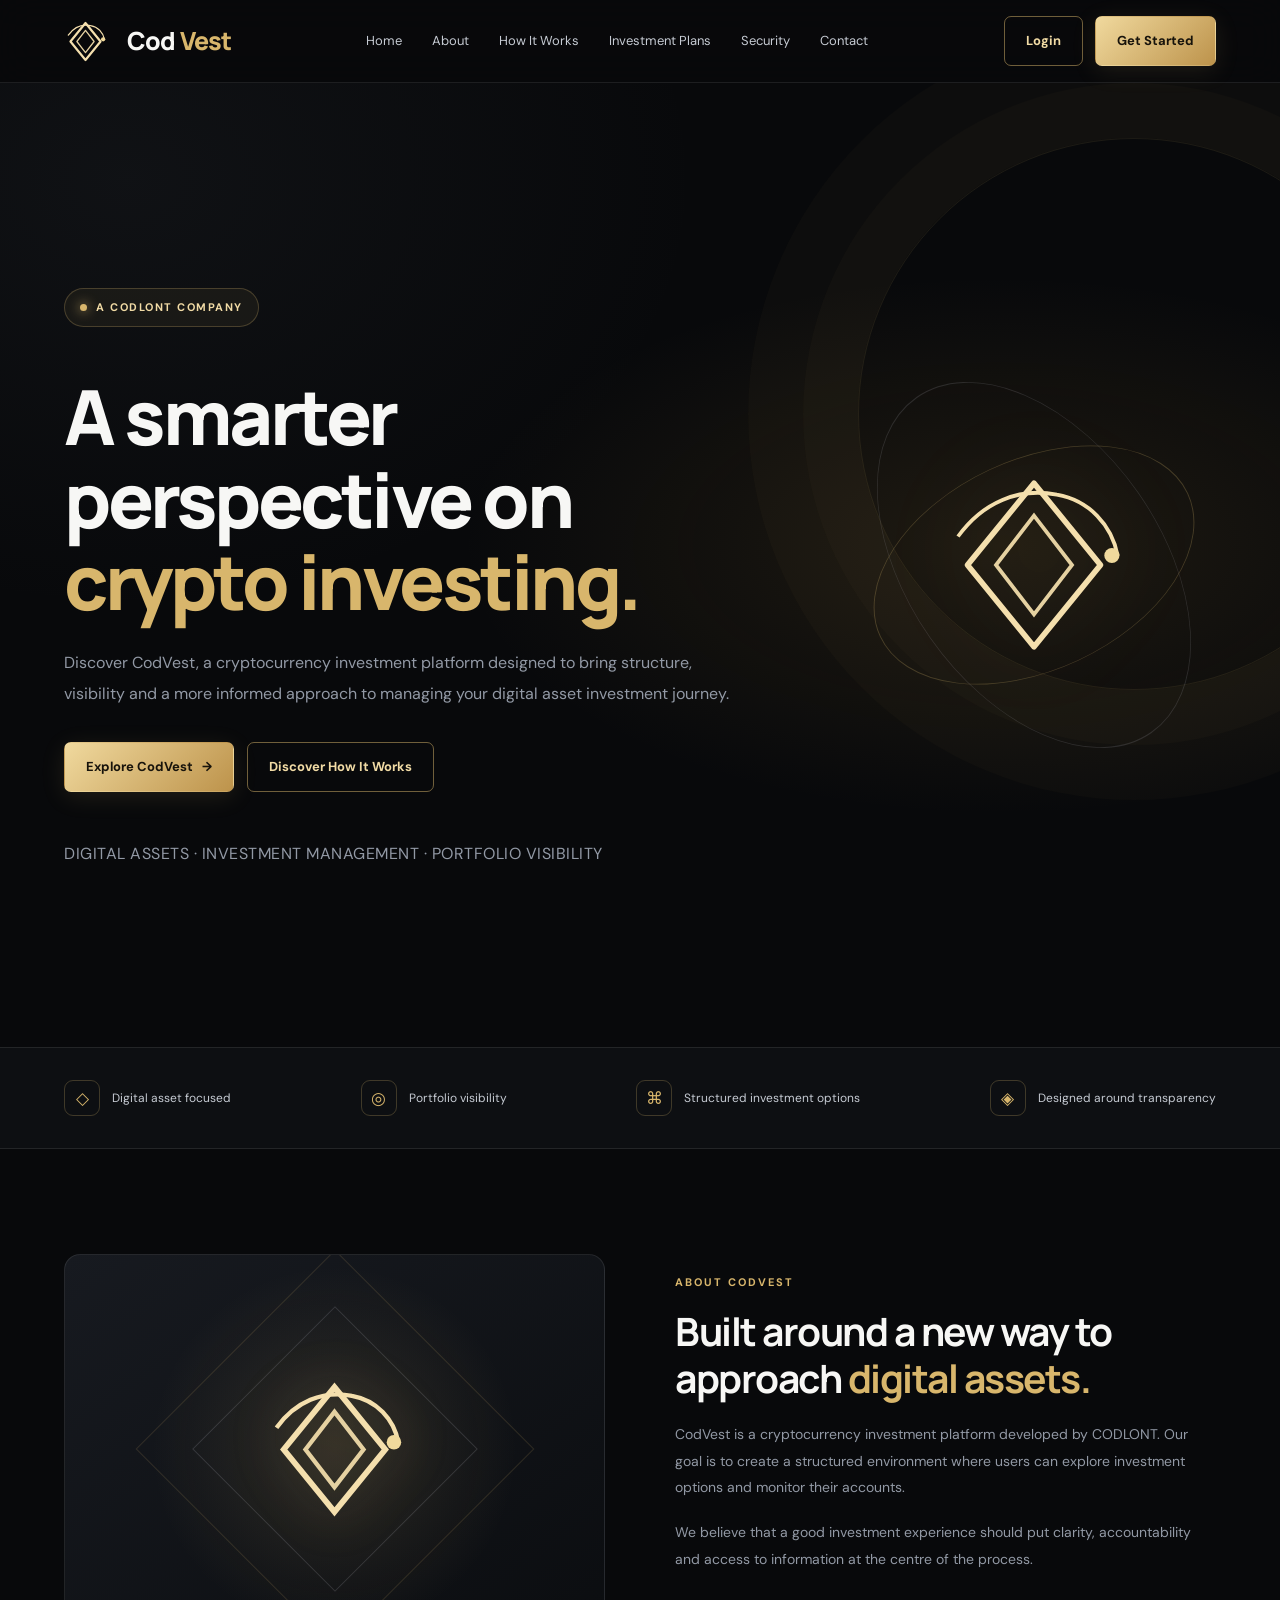
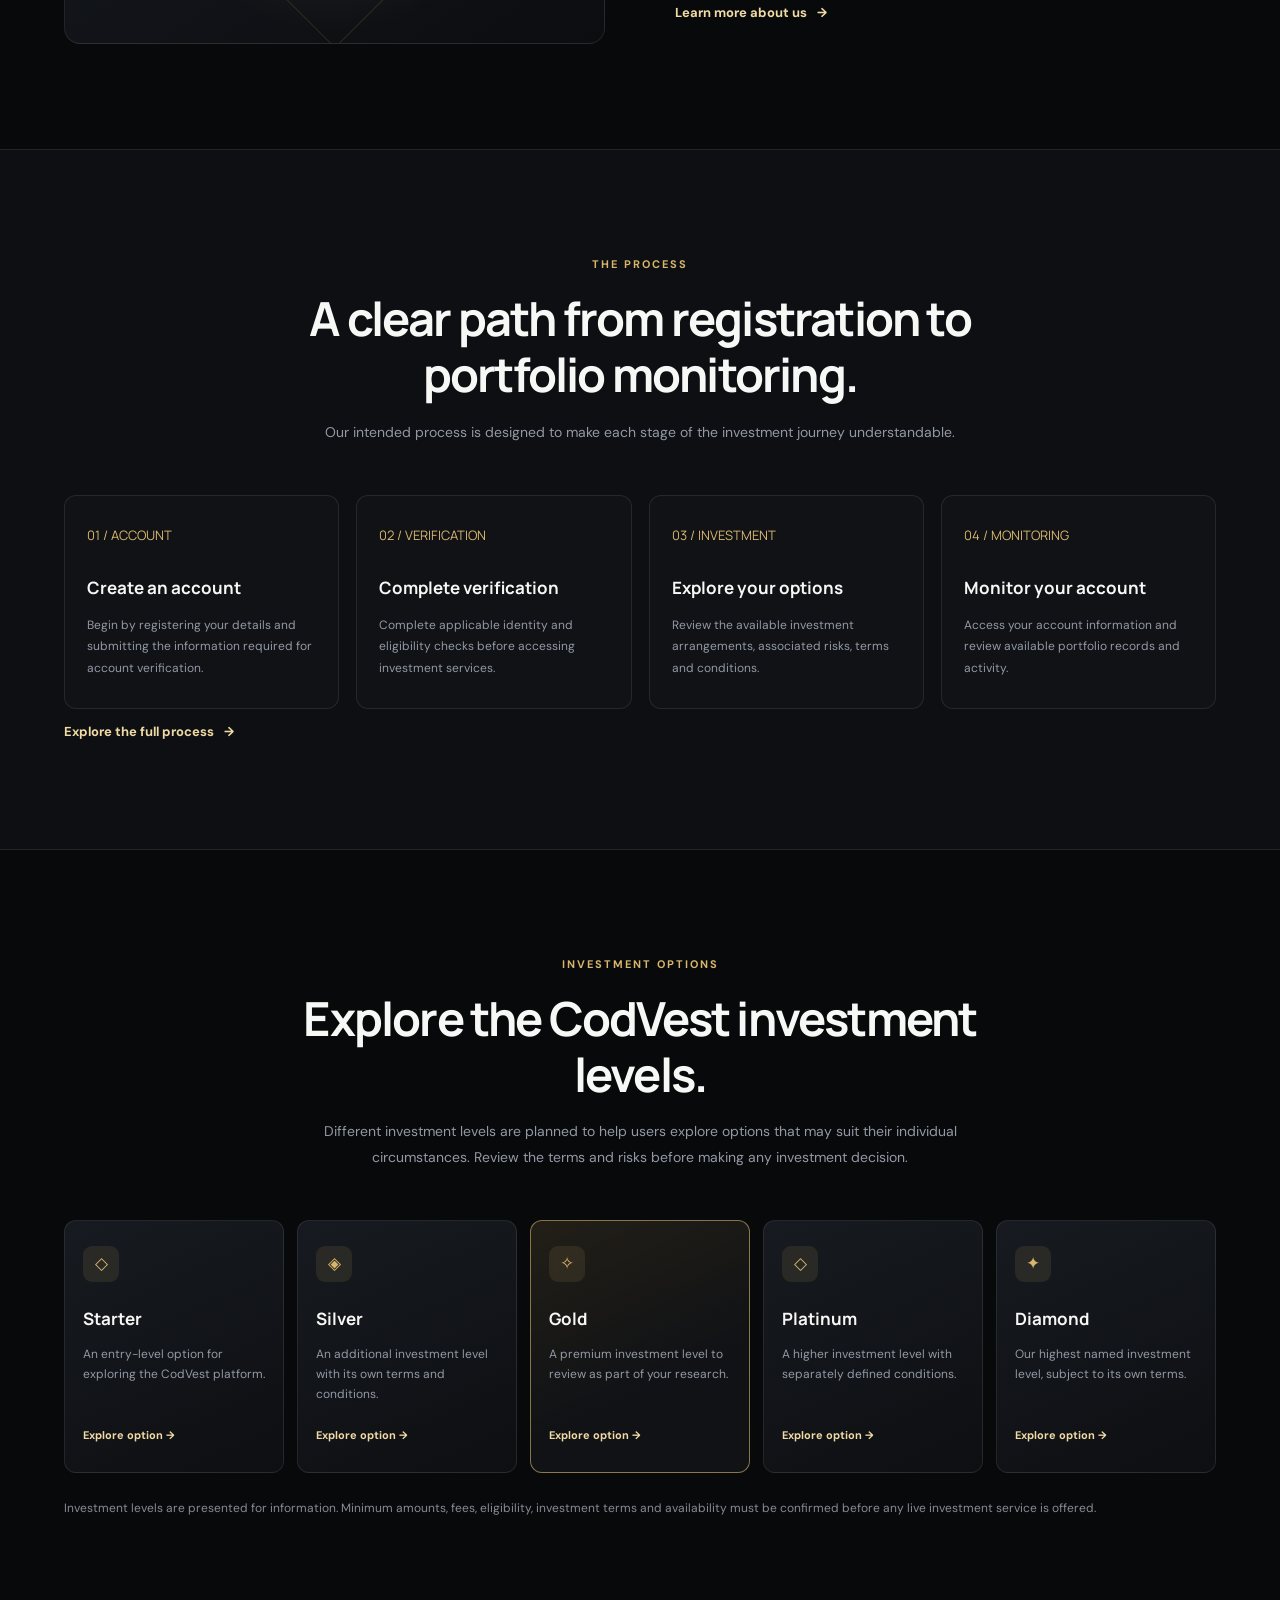
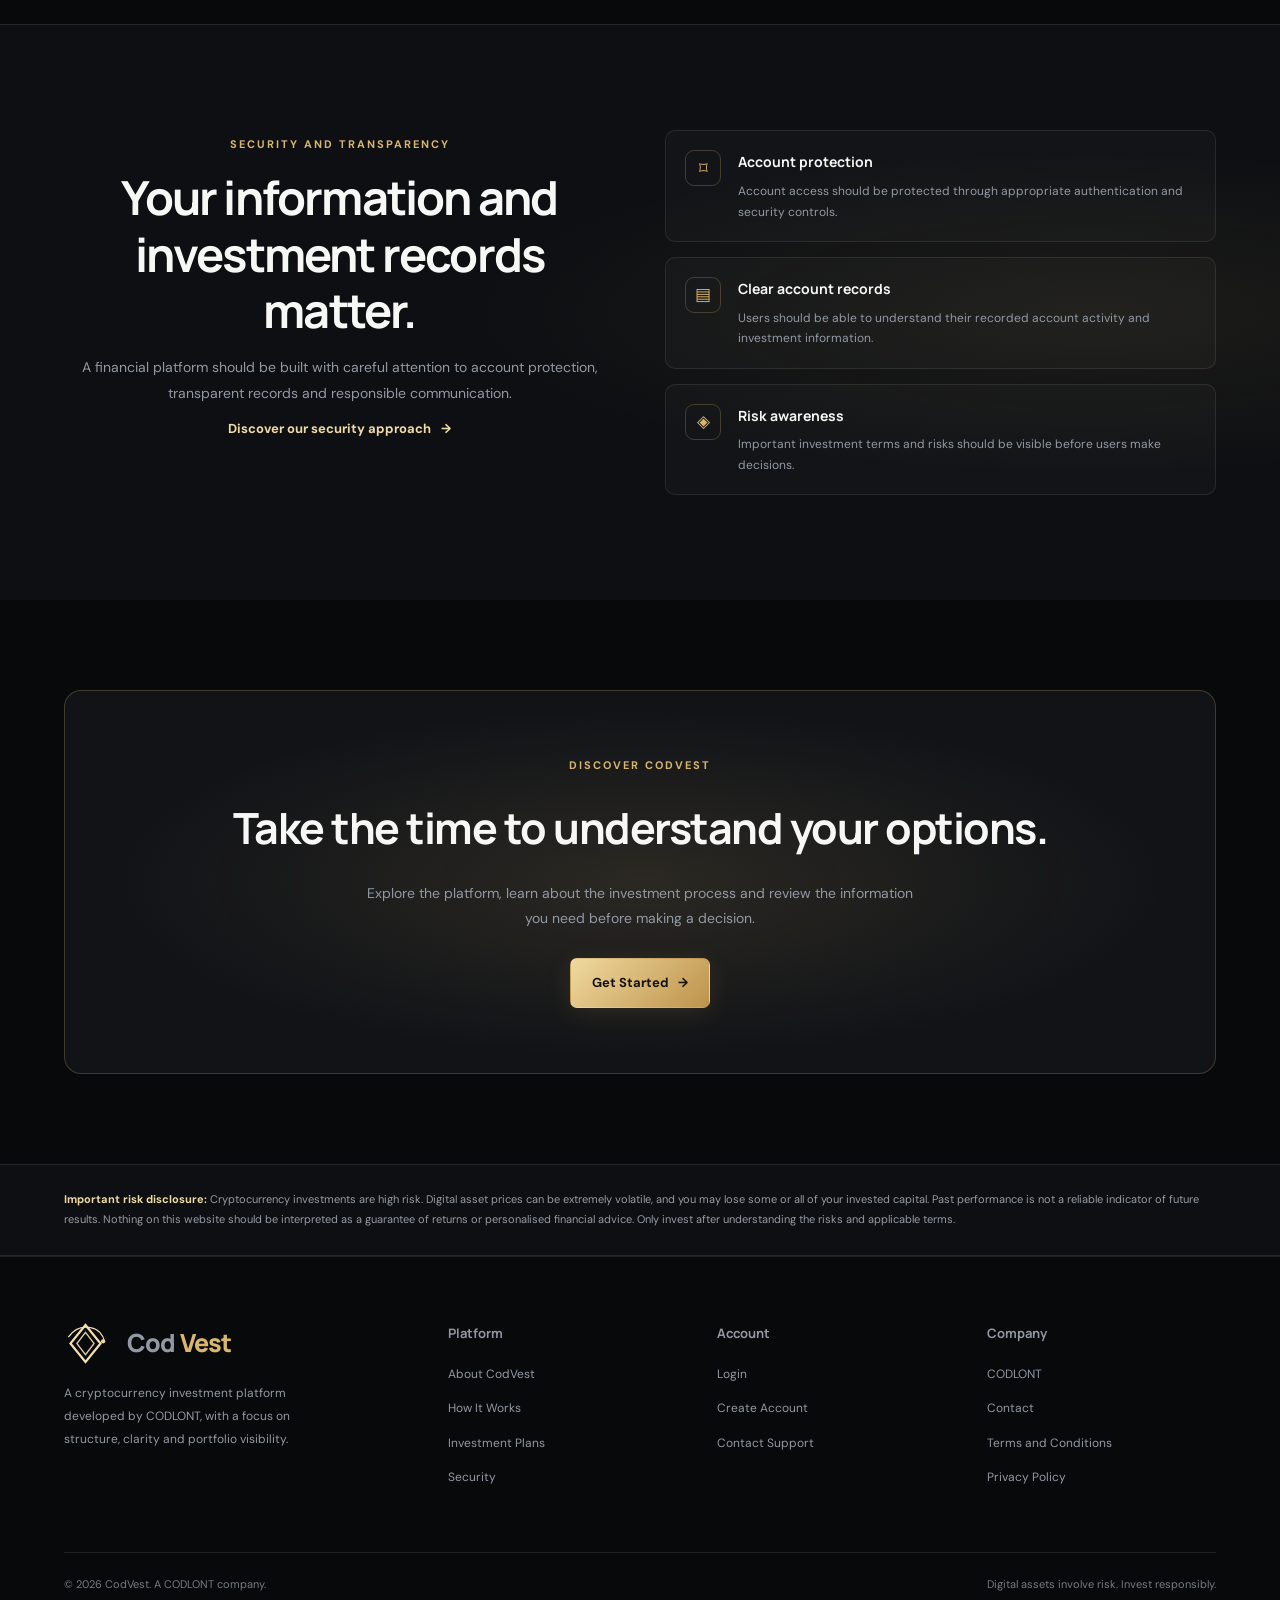
==== commit 92693142: "Remove unnecessary line break in index.html" ====
--- a/index.html
+++ b/index.html
@@ -7,7 +7,7 @@
   <meta name="theme-color" content="#08090b">
   <meta name="description" content="CodVest is a cryptocurrency investment platform by CODLONT. Explore our platform, investment plans and account features.">
   <title>CodVest | Invest With Perspective</title>
-
+<link rel="stylesheet" href="style.css">
   <link rel="preconnect" href="https://fonts.googleapis.com">
   <link rel="preconnect" href="https://fonts.gstatic.com" crossorigin>
   <link href="https://fonts.googleapis.com/css2?family=DM+Sans:wght@400;500;600;700&family=Manrope:wght@400;500;600;700;800&display=swap" rel="stylesheet">
--- a/style.css
+++ b/style.css
@@ -0,0 +1,522 @@
+
+/* =========================================
+   CODVEST — MAIN WEBSITE STYLESHEET
+   Premium Black, Silver & Gold Theme
+========================================= */
+
+:root {
+  --bg: #08090b;
+  --bg-secondary: #0d0f12;
+  --panel: #111317;
+  --panel-hover: #171a20;
+
+  --gold: #c9a45c;
+  --gold-light: #f0dba8;
+  --gold-dark: #98712f;
+
+  --silver: #c7cbd2;
+  --text: #f5f5f5;
+  --muted: #a2a6ae;
+
+  --border: rgba(201,164,92,.18);
+  --gold-glow: rgba(201,164,92,.12);
+
+  --radius: 10px;
+  --transition: .3s ease;
+}
+
+/* RESET */
+
+* {
+  margin: 0;
+  padding: 0;
+  box-sizing: border-box;
+}
+
+html {
+  scroll-behavior: smooth;
+}
+
+body {
+  background: var(--bg);
+  color: var(--text);
+  font-family: Arial, Helvetica, sans-serif;
+  line-height: 1.7;
+  overflow-x: hidden;
+}
+
+a {
+  color: inherit;
+  text-decoration: none;
+}
+
+img {
+  max-width: 100%;
+  display: block;
+}
+
+button,
+input,
+select,
+textarea {
+  font: inherit;
+}
+
+/* GENERAL LAYOUT */
+
+.container {
+  width: min(1160px, 90%);
+  margin: auto;
+}
+
+.section {
+  padding: 80px 0;
+}
+
+.section-heading {
+  text-align: center;
+  max-width: 750px;
+  margin: 0 auto 45px;
+}
+
+.section-heading h2 {
+  font-size: clamp(28px, 4vw, 42px);
+  line-height: 1.2;
+  margin: 12px 0;
+}
+
+.section-heading p {
+  color: var(--muted);
+  font-size: 15px;
+}
+
+.eyebrow {
+  color: var(--gold);
+  text-transform: uppercase;
+  letter-spacing: 3px;
+  font-size: 11px;
+  font-weight: 700;
+}
+
+/* GOLD TEXT */
+
+.gold-text {
+  color: var(--gold-light);
+}
+
+.gradient-text {
+  background: linear-gradient(
+    110deg,
+    #b38c48,
+    #f5dfa9,
+    #c39a4e
+  );
+  -webkit-background-clip: text;
+  background-clip: text;
+  color: transparent;
+}
+
+/* HEADER */
+
+header {
+  position: sticky;
+  top: 0;
+  z-index: 100;
+  background: rgba(8,9,11,.94);
+  backdrop-filter: blur(15px);
+  border-bottom: 1px solid var(--border);
+}
+
+.nav {
+  min-height: 82px;
+  display: flex;
+  align-items: center;
+  justify-content: space-between;
+  gap: 25px;
+}
+
+/* LOGO — UPDATED SPACING */
+
+.brand {
+  display: flex;
+  align-items: center;
+  gap: 0;
+  font-size: 27px;
+  font-weight: 800;
+  letter-spacing: -.8px;
+}
+
+.brand span {
+  color: var(--gold-light);
+  margin-left: -5px;
+}
+
+.brand-symbol {
+  width: 43px;
+  height: 43px;
+  margin-right: 9px;
+}
+
+.nav-links {
+  display: flex;
+  align-items: center;
+  gap: 23px;
+  font-size: 13px;
+  color: var(--muted);
+}
+
+.nav-links a {
+  transition: var(--transition);
+}
+
+.nav-links a:hover,
+.nav-links a.active {
+  color: var(--gold-light);
+}
+
+.nav-button {
+  border: 1px solid var(--gold);
+  padding: 10px 17px;
+  border-radius: 5px;
+  color: var(--gold-light) !important;
+  transition: var(--transition);
+}
+
+.nav-button:hover {
+  background: var(--gold);
+  color: #08090b !important;
+}
+
+.menu-button {
+  display: none;
+  color: var(--gold-light);
+  font-size: 28px;
+  background: none;
+  border: 0;
+  cursor: pointer;
+}
+
+/* HERO */
+
+.hero {
+  position: relative;
+  padding: 105px 0 80px;
+  background:
+    radial-gradient(
+      ellipse at 50% 0%,
+      rgba(201,164,92,.13),
+      transparent 60%
+    );
+  overflow: hidden;
+}
+
+.hero-content {
+  position: relative;
+  z-index: 1;
+}
+
+.hero h1 {
+  font-size: clamp(38px, 6vw, 66px);
+  line-height: 1.12;
+  margin: 20px 0;
+}
+
+.hero h1 span {
+  color: var(--gold-light);
+}
+
+.hero p {
+  max-width: 680px;
+  color: var(--muted);
+  font-size: 16px;
+}
+
+.hero-centered {
+  text-align: center;
+}
+
+.hero-centered p {
+  margin: auto;
+}
+
+/* CARDS */
+
+.card,
+.plan-card,
+.security-card,
+.support-card,
+.contact-info,
+.contact-form {
+  background: linear-gradient(
+    145deg,
+    var(--panel-hover),
+    var(--panel)
+  );
+  border: 1px solid var(--border);
+  border-radius: var(--radius);
+  transition: var(--transition);
+}
+
+.card:hover,
+.plan-card:hover,
+.security-card:hover,
+.support-card:hover {
+  transform: translateY(-5px);
+  border-color: rgba(201,164,92,.55);
+  box-shadow: 0 10px 30px rgba(201,164,92,.06);
+}
+
+/* ICONS */
+
+.icon,
+.card-icon {
+  color: var(--gold-light);
+  font-size: 28px;
+  margin-bottom: 14px;
+}
+
+.icon-box {
+  width: 48px;
+  height: 48px;
+  display: grid;
+  place-items: center;
+  border: 1px solid var(--border);
+  border-radius: 9px;
+  color: var(--gold-light);
+  background: rgba(201,164,92,.06);
+}
+
+/* BUTTONS */
+
+.gold-button,
+.primary-button {
+  display: inline-block;
+  padding: 13px 25px;
+  border: 1px solid transparent;
+  border-radius: 5px;
+  background: linear-gradient(
+    110deg,
+    #b38c48,
+    #f0dba8
+  );
+  color: #111;
+  font-size: 13px;
+  font-weight: 700;
+  cursor: pointer;
+  transition: var(--transition);
+}
+
+.gold-button:hover,
+.primary-button:hover {
+  transform: translateY(-2px);
+  box-shadow: 0 7px 22px rgba(201,164,92,.2);
+}
+
+.outline-button {
+  display: inline-block;
+  padding: 12px 23px;
+  border: 1px solid var(--gold);
+  border-radius: 5px;
+  color: var(--gold-light);
+  font-size: 13px;
+  transition: var(--transition);
+}
+
+.outline-button:hover {
+  background: var(--gold);
+  color: #08090b;
+}
+
+/* FORMS */
+
+.form-group {
+  margin-bottom: 18px;
+}
+
+label {
+  display: block;
+  margin-bottom: 8px;
+  color: var(--silver);
+  font-size: 13px;
+}
+
+input,
+select,
+textarea {
+  width: 100%;
+  padding: 14px;
+  border: 1px solid rgba(201,164,92,.2);
+  border-radius: 6px;
+  background: #090b0e;
+  color: var(--text);
+  outline: none;
+  transition: var(--transition);
+}
+
+input:focus,
+select:focus,
+textarea:focus {
+  border-color: var(--gold);
+  box-shadow: 0 0 0 3px rgba(201,164,92,.08);
+}
+
+input::placeholder,
+textarea::placeholder {
+  color: #777;
+}
+
+textarea {
+  min-height: 130px;
+  resize: vertical;
+}
+
+/* DIVIDERS */
+
+.divider {
+  height: 1px;
+  width: 100%;
+  background: var(--border);
+  margin: 22px 0;
+}
+
+/* INFORMATION SECTIONS */
+
+.dark-section {
+  background: #101216;
+  border-top: 1px solid var(--border);
+  border-bottom: 1px solid var(--border);
+}
+
+.feature-grid {
+  display: grid;
+  grid-template-columns: repeat(3, 1fr);
+  gap: 22px;
+}
+
+/* NOTICE BOX */
+
+.notice-box {
+  padding: 24px;
+  border: 1px solid rgba(201,164,92,.3);
+  border-radius: 8px;
+  background: rgba(201,164,92,.045);
+}
+
+.notice-box h3 {
+  color: var(--gold-light);
+  margin-bottom: 10px;
+}
+
+.notice-box p {
+  color: var(--muted);
+  font-size: 13px;
+}
+
+/* FOOTER */
+
+footer {
+  padding: 35px 0;
+  border-top: 1px solid var(--border);
+  background: #08090b;
+  color: var(--muted);
+  font-size: 12px;
+}
+
+.footer-content {
+  display: flex;
+  justify-content: space-between;
+  flex-wrap: wrap;
+  gap: 20px;
+}
+
+.footer-links {
+  display: flex;
+  gap: 18px;
+  flex-wrap: wrap;
+}
+
+.footer-links a {
+  transition: var(--transition);
+}
+
+.footer-links a:hover {
+  color: var(--gold-light);
+}
+
+/* ANIMATIONS */
+
+@keyframes fadeUp {
+  from {
+    opacity: 0;
+    transform: translateY(18px);
+  }
+
+  to {
+    opacity: 1;
+    transform: translateY(0);
+  }
+}
+
+.fade-up {
+  animation: fadeUp .7s ease both;
+}
+
+/* MOBILE NAVIGATION */
+
+@media (max-width: 900px) {
+  .nav-links {
+    display: none;
+    position: absolute;
+    top: 82px;
+    left: 0;
+    width: 100%;
+    padding: 25px 5%;
+    flex-direction: column;
+    align-items: flex-start;
+    background: #0d0f12;
+    border-bottom: 1px solid var(--border);
+  }
+
+  .nav-links.show {
+    display: flex;
+  }
+
+  .menu-button {
+    display: block;
+  }
+
+  .feature-grid {
+    grid-template-columns: repeat(2, 1fr);
+  }
+}
+
+@media (max-width: 600px) {
+  .container {
+    width: 90%;
+  }
+
+  .section {
+    padding: 55px 0;
+  }
+
+  .hero {
+    padding: 75px 0 55px;
+  }
+
+  .brand {
+    font-size: 24px;
+  }
+
+  .brand-symbol {
+    width: 39px;
+    height: 39px;
+  }
+
+  .feature-grid {
+    grid-template-columns: 1fr;
+  }
+
+  .footer-content {
+    flex-direction: column;
+  }
+}
